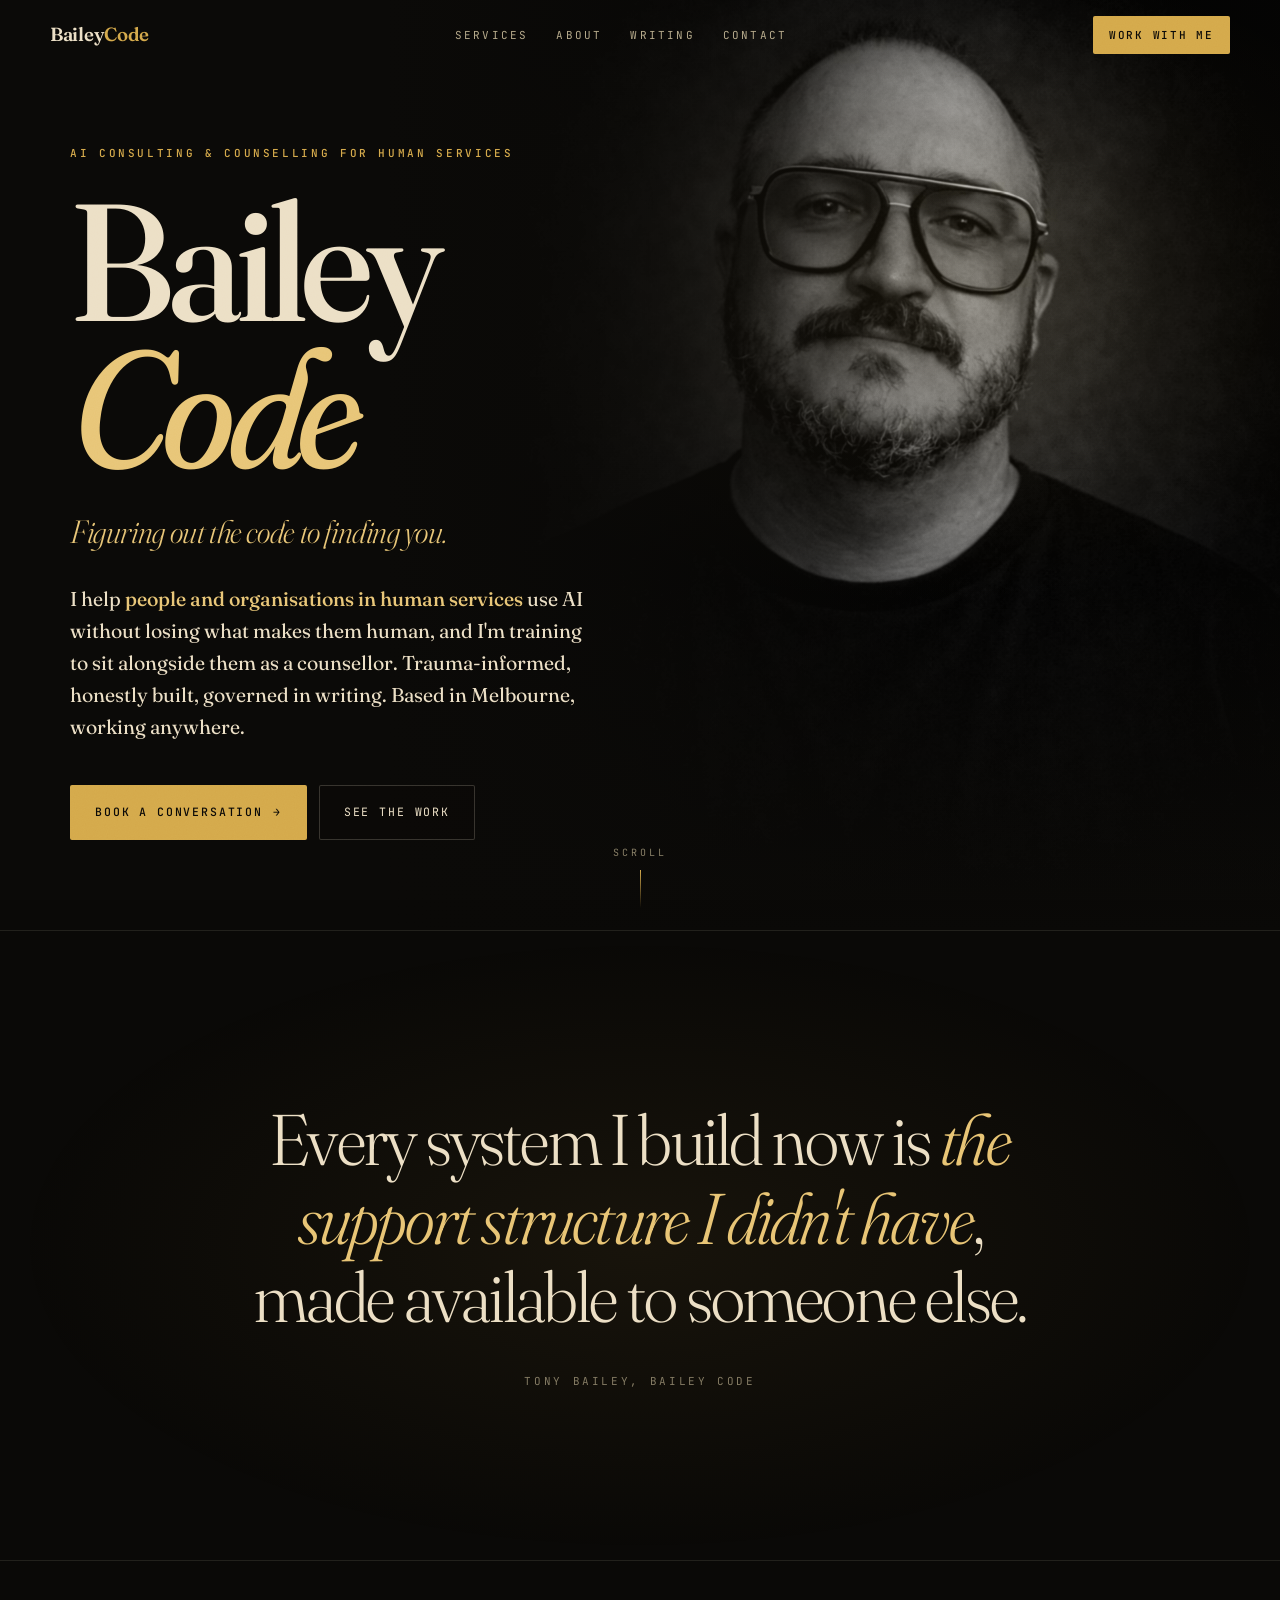
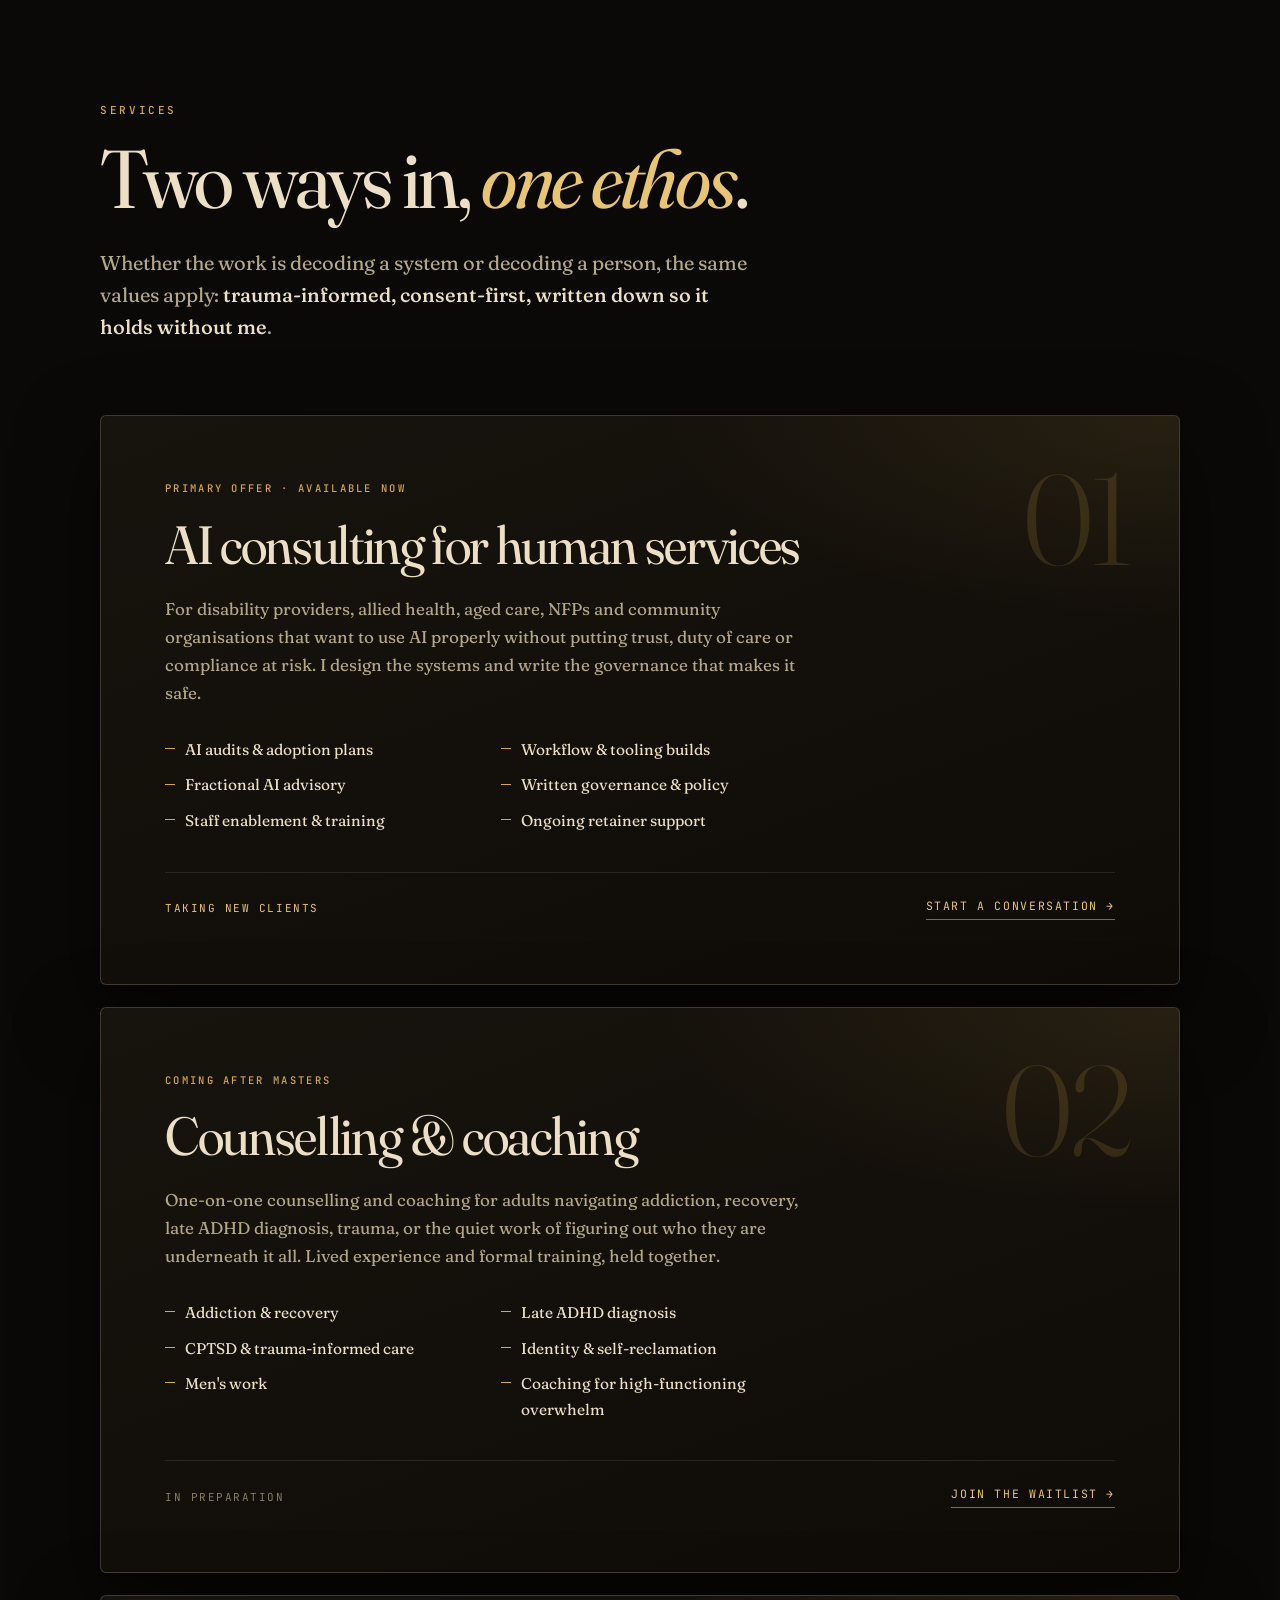
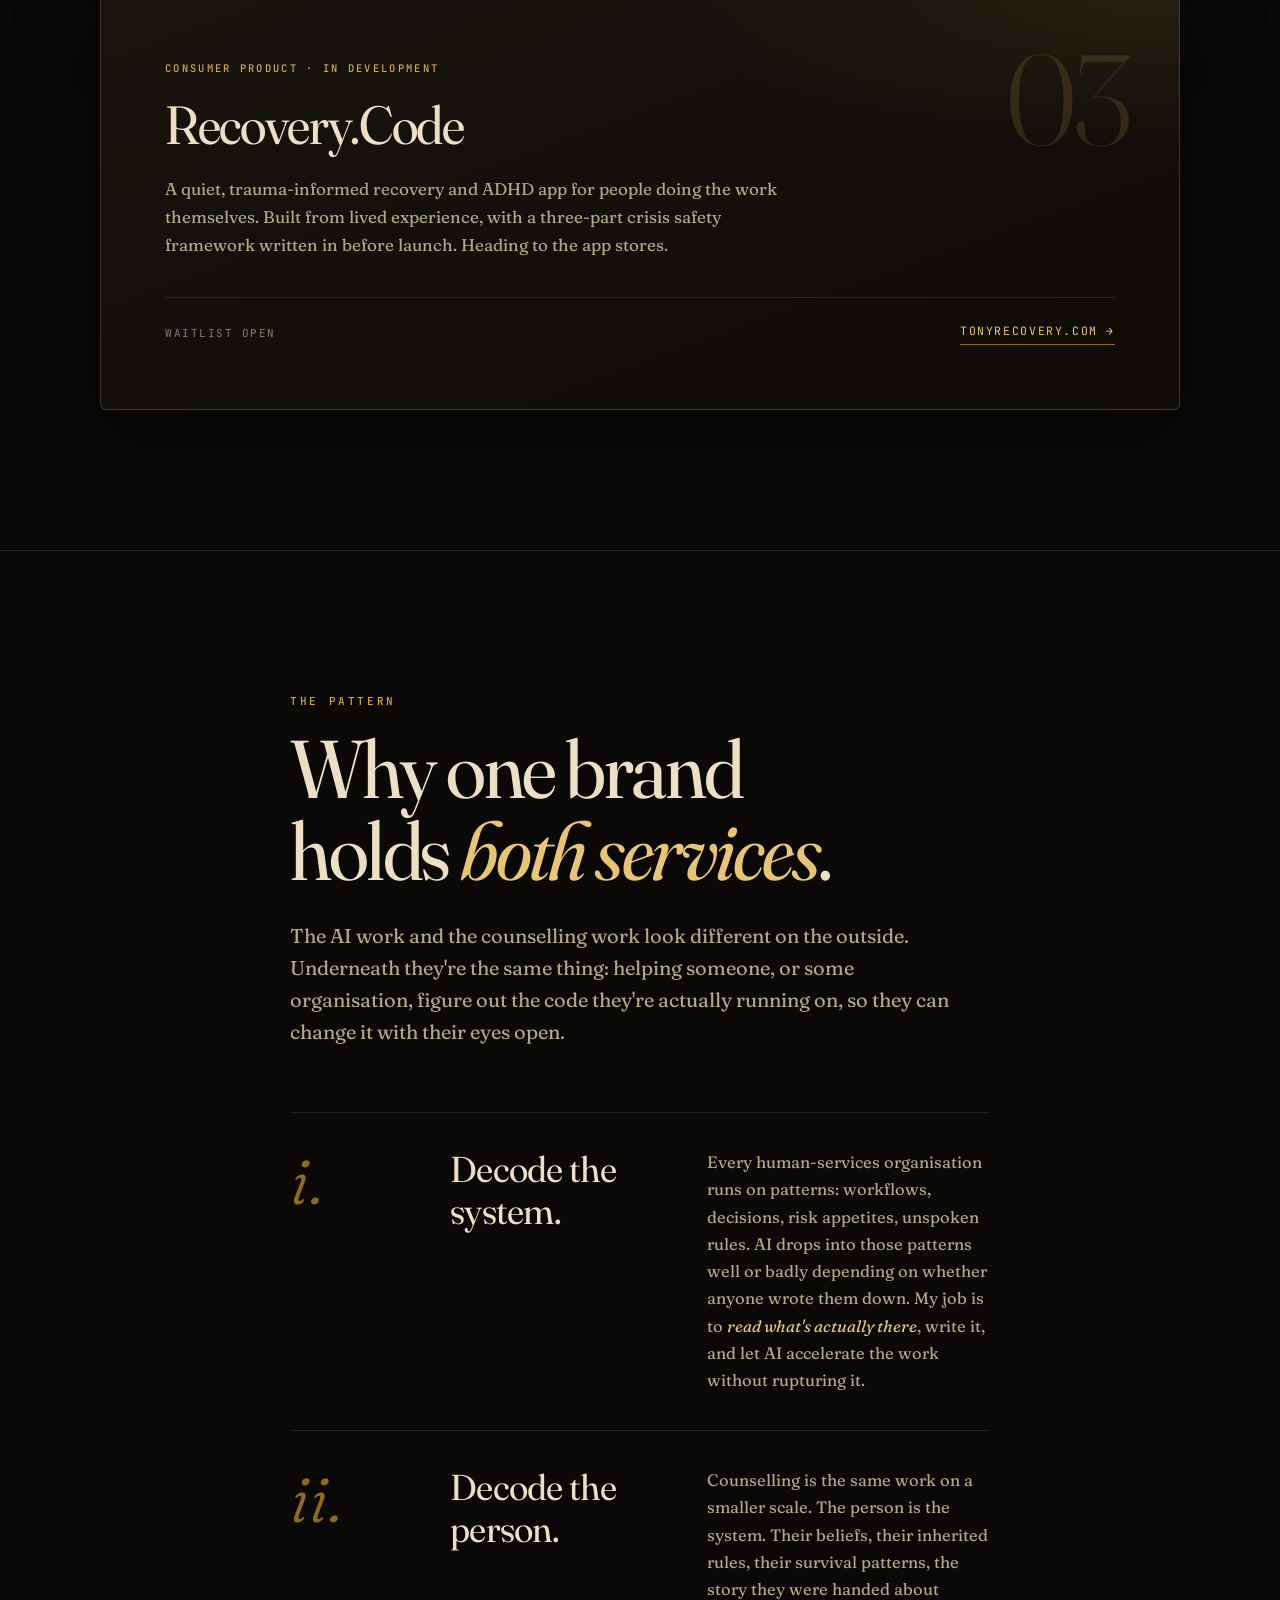
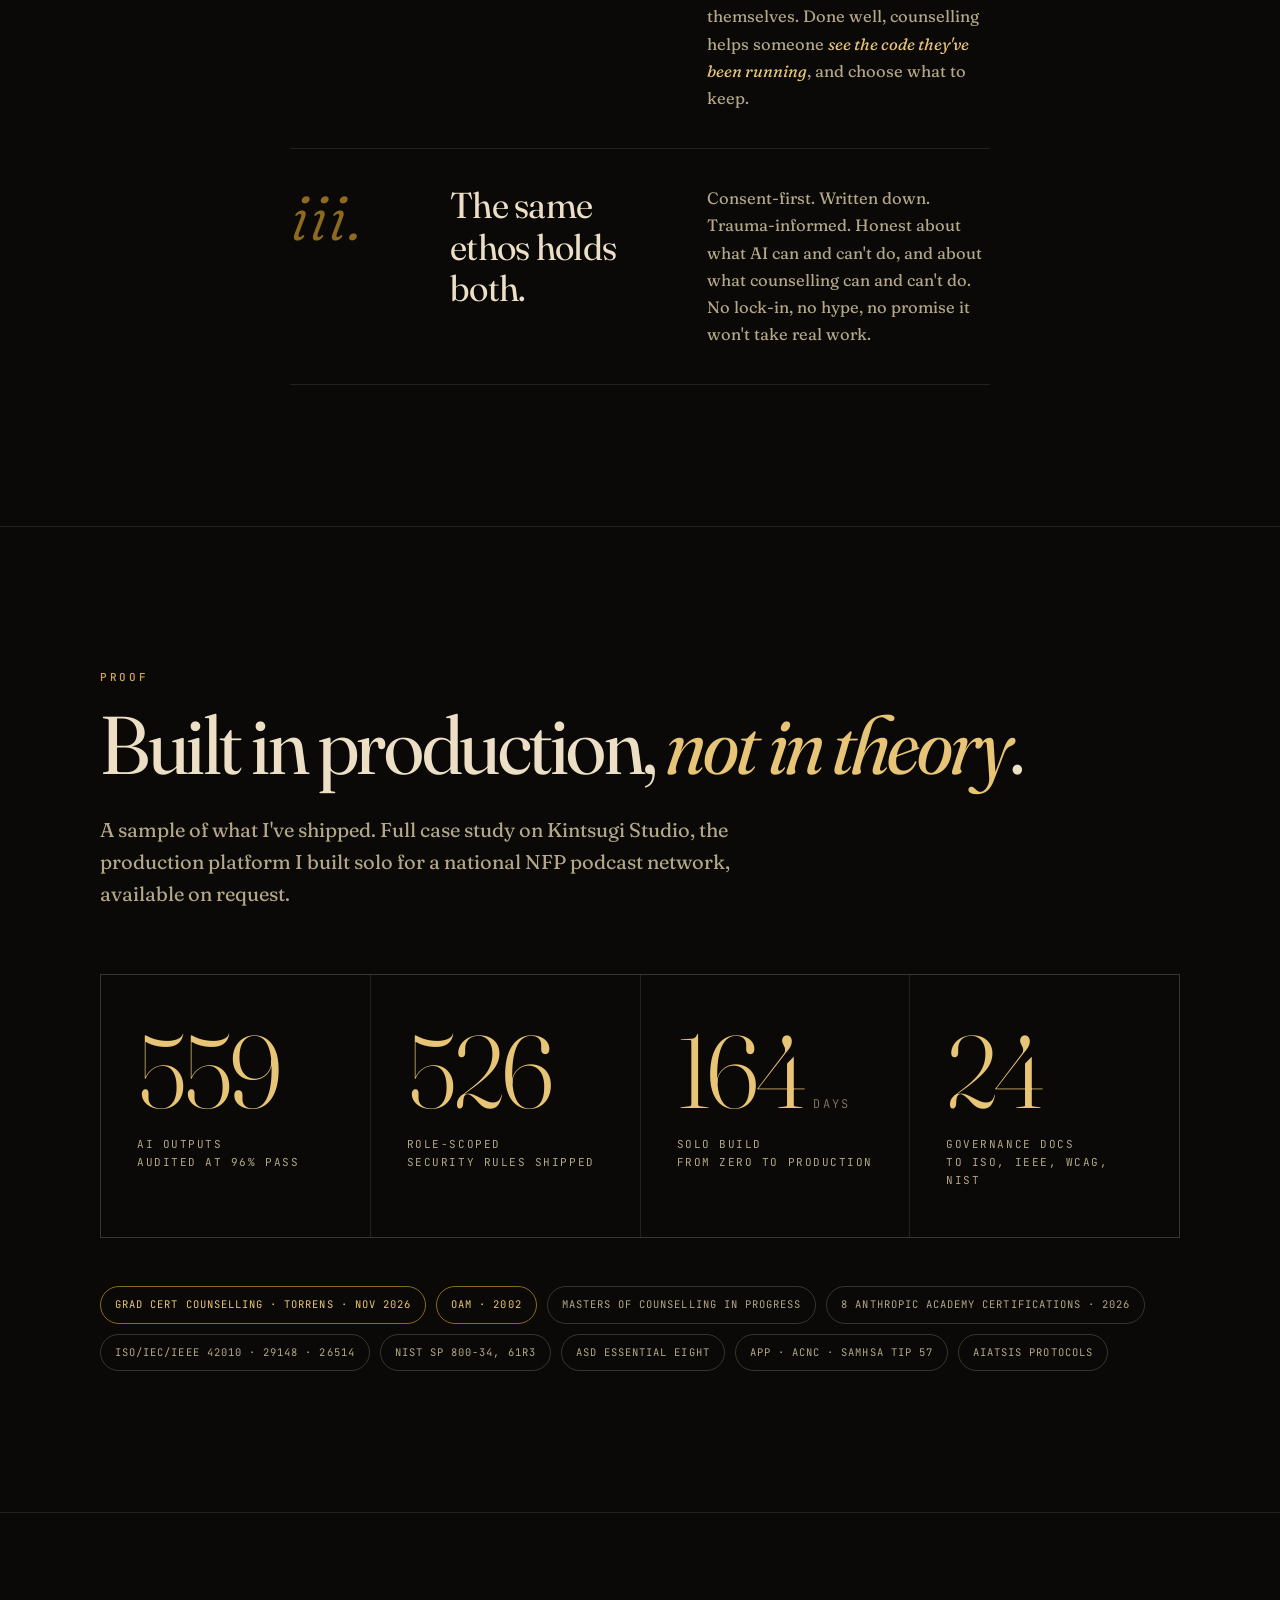
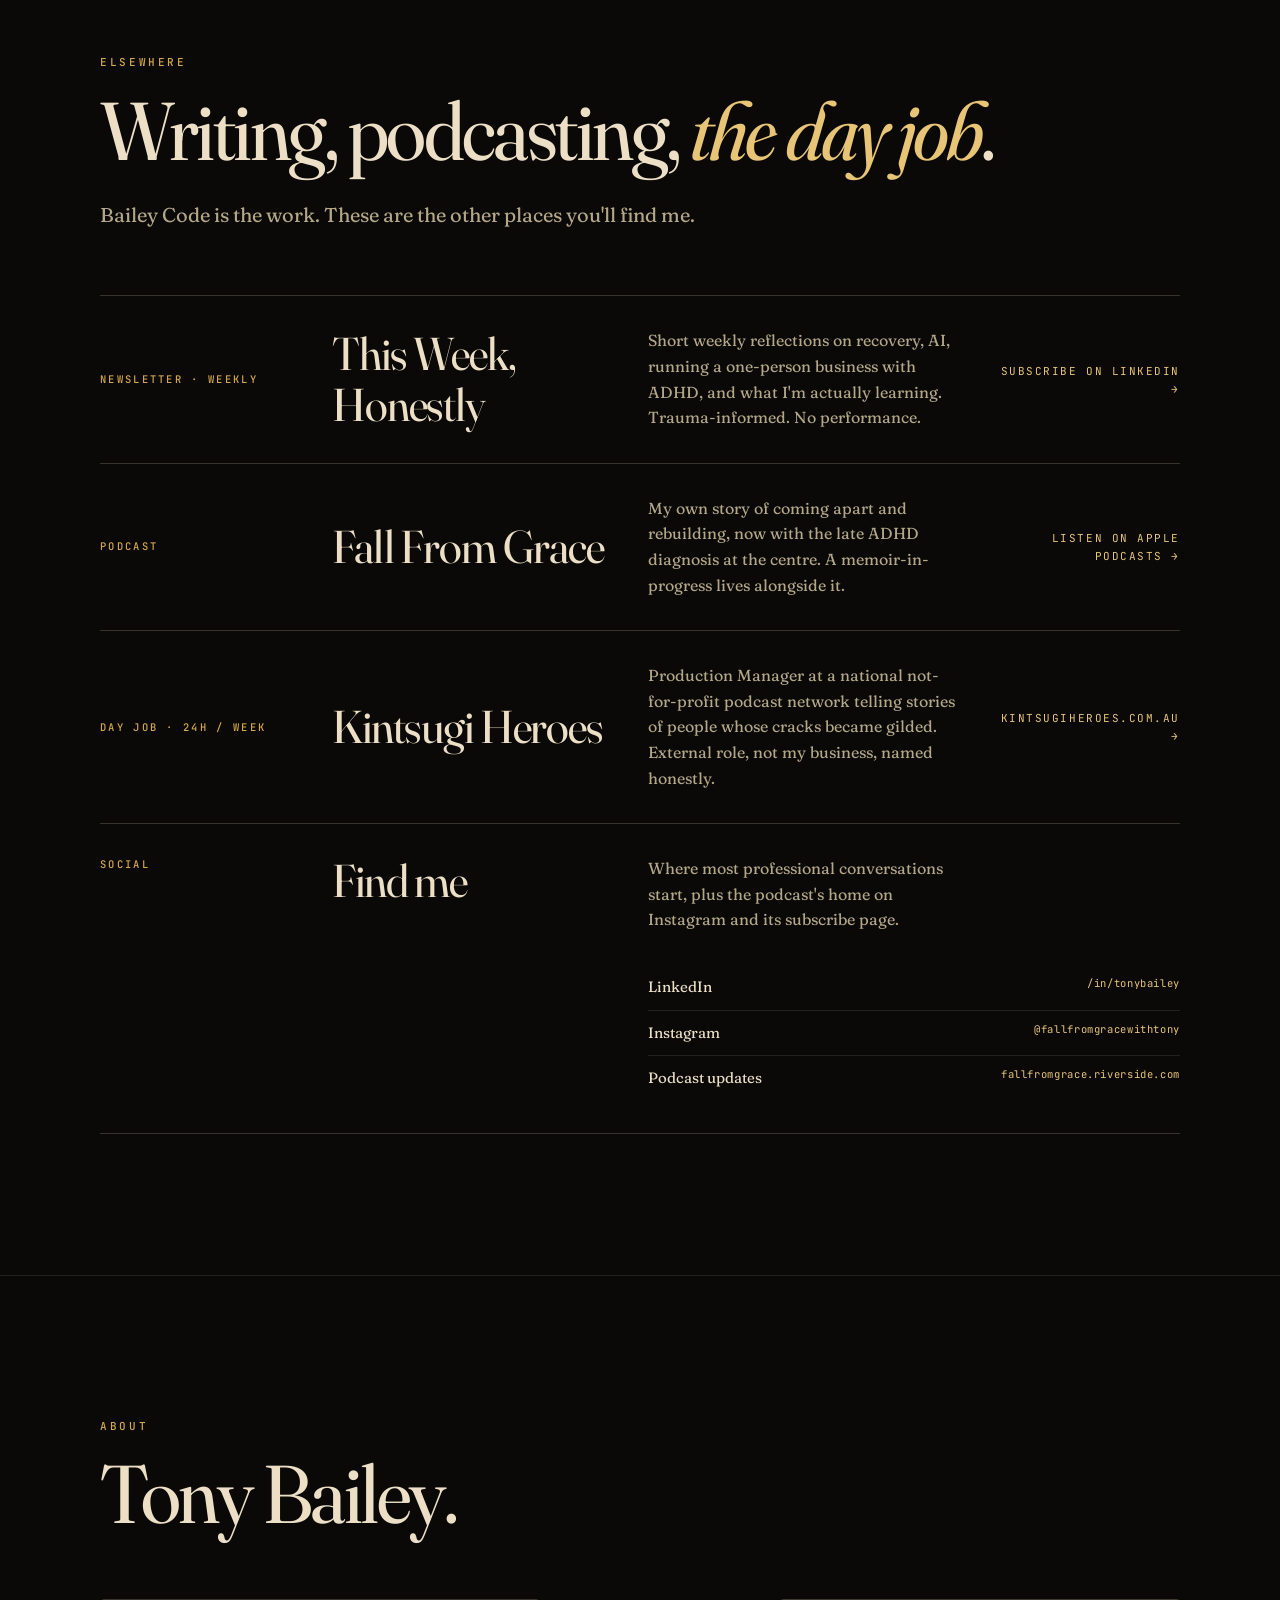
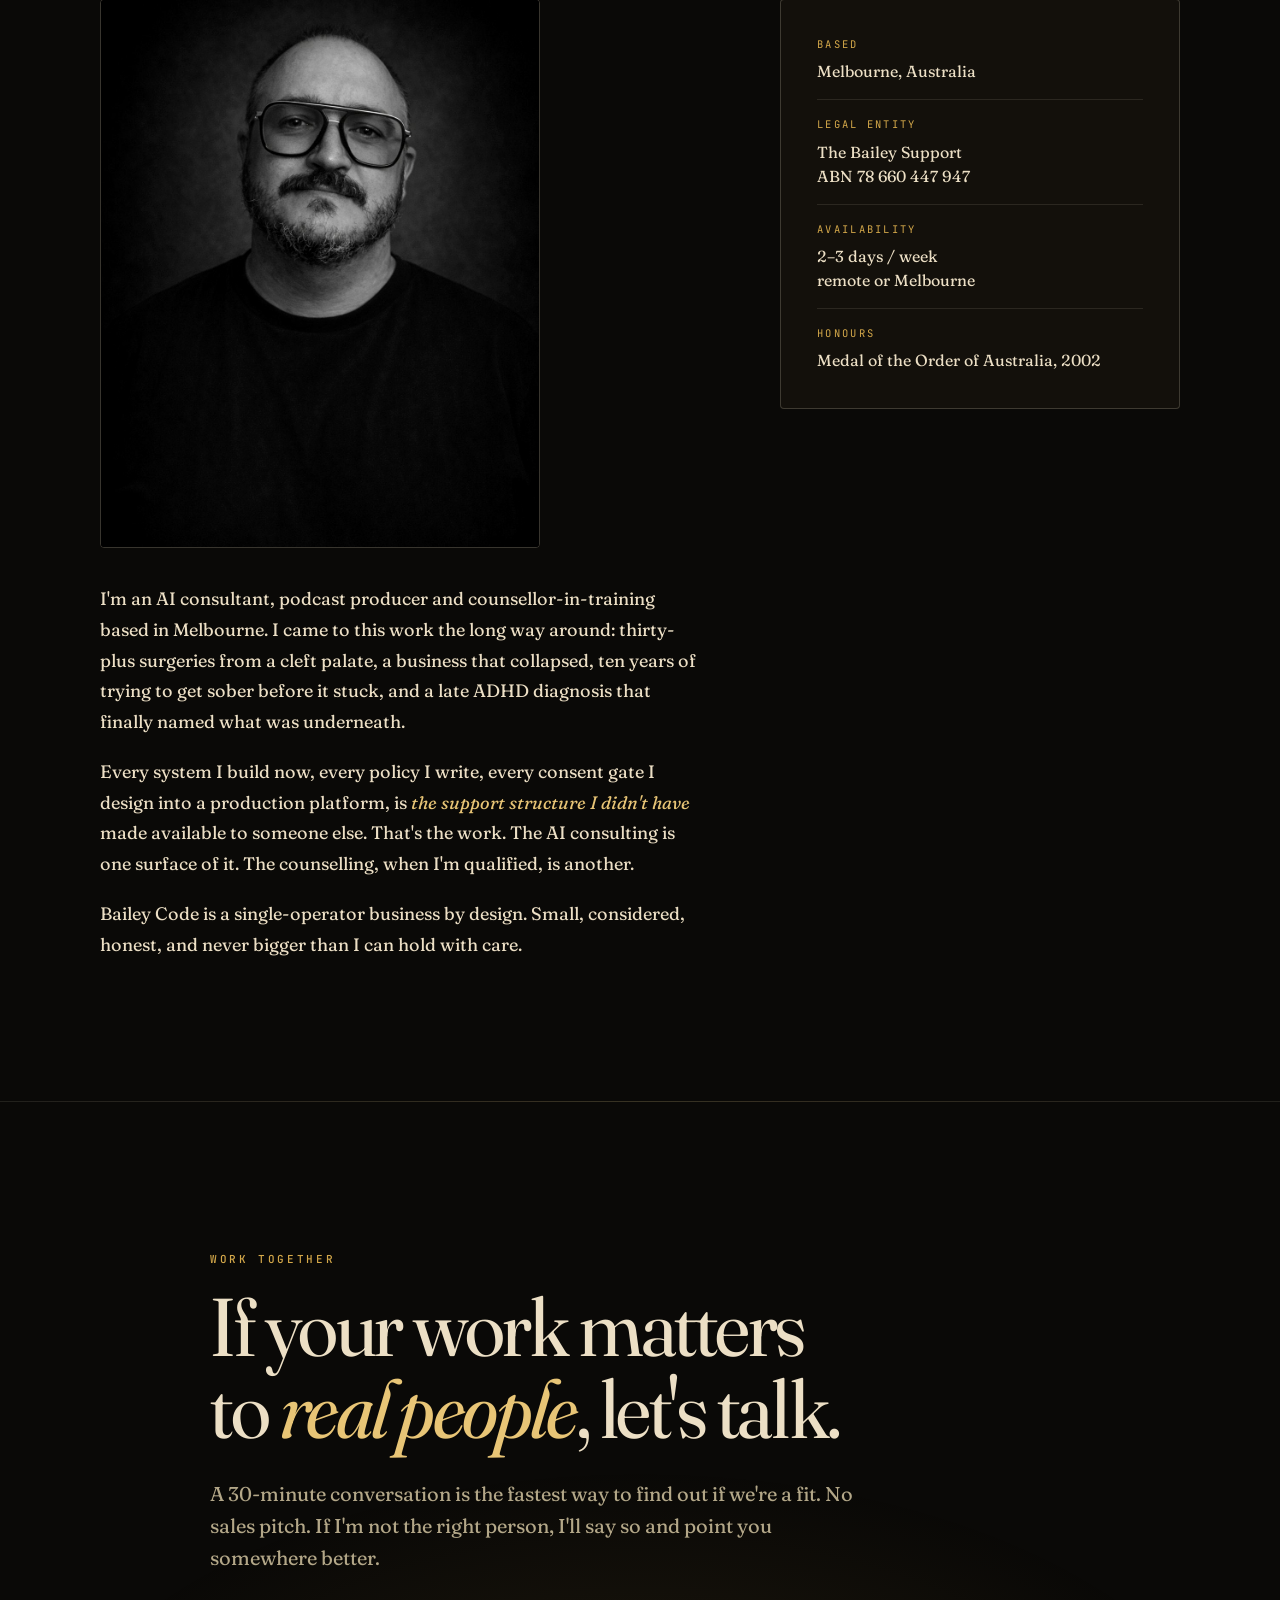
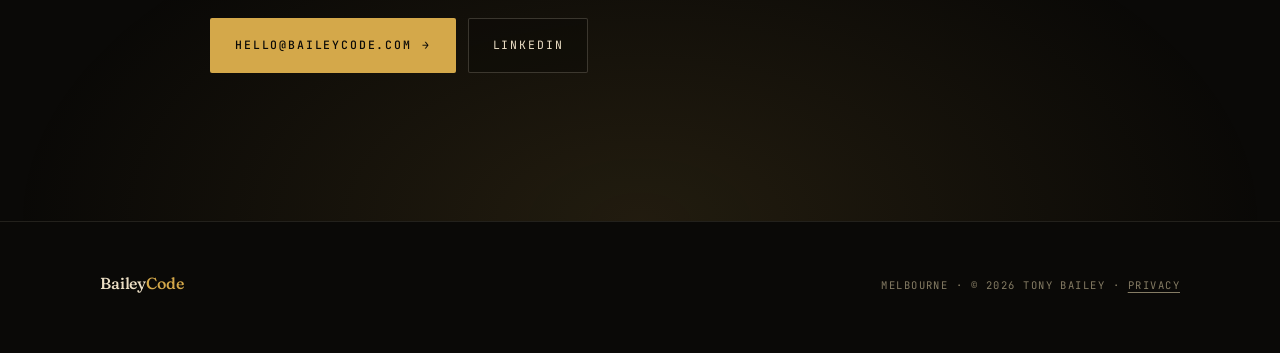
==== index.html @ 4a1d9a9d "Cinematic redesign: full-bleed portrait hero, grain, scroll reveals, stacked service panels, credits" ====
<!doctype html>
<html lang="en-AU">
<head>
<meta charset="utf-8">
<meta name="viewport" content="width=device-width, initial-scale=1, viewport-fit=cover">
<title>Bailey Code</title>
<meta name="description" content="AI consulting and counselling for human services. Trauma-informed, honestly built. Melbourne.">
<link rel="canonical" href="https://baileycode.com/">
<meta property="og:title" content="Bailey Code">
<meta property="og:description" content="Figuring out the code to finding you. AI consulting and counselling for human services.">
<meta property="og:type" content="website">
<meta property="og:url" content="https://baileycode.com/">
<meta name="theme-color" content="#0d0b08">
<link rel="icon" type="image/svg+xml" href="/favicon.svg">
<meta property="og:image" content="https://baileycode.com/og.jpg">
<meta property="og:image:width" content="1200">
<meta property="og:image:height" content="630">
<meta property="og:image:alt" content="Tony Bailey, founder of Bailey Code, with the tagline: figuring out the code to finding you.">
<meta name="twitter:card" content="summary_large_image">
<meta name="twitter:image" content="https://baileycode.com/og.jpg">
<link rel="preconnect" href="https://fonts.googleapis.com">
<link rel="preconnect" href="https://fonts.gstatic.com" crossorigin>
<link rel="stylesheet" href="https://fonts.googleapis.com/css2?family=Fraunces:ital,opsz,wght@0,9..144,300;0,9..144,400;0,9..144,500;0,9..144,600;0,9..144,700;1,9..144,300;1,9..144,400;1,9..144,500&family=JetBrains+Mono:wght@400;500&display=swap">
<script>document.documentElement.classList.add("js")</script>
<link rel="preload" as="image" href="/tony.jpg">
<link rel="stylesheet" href="/styles.css">
</head>
<body>

<nav class="navbar">
  <div class="navbar-inner">
    <a href="#top" class="brand">Bailey<span class="mark">Code</span></a>
    <div class="navlinks">
      <a href="#services">Services</a>
      <a href="#pattern">About</a>
      <a href="#elsewhere">Writing</a>
      <a href="#contact">Contact</a>
    </div>
    <a href="#contact" class="nav-cta">Work with me</a>
  </div>
</nav>

<main id="top">

  <section class="hero" aria-label="Introduction">
    <div class="hero-bg"><img src="/tony.jpg" width="1024" height="1280" alt="Portrait of Tony Bailey, founder of Bailey Code, in black and white" fetchpriority="high"></div>
    <div class="hero-shade"></div>
    <div class="hero-inner">
      <div class="hero-eyebrow">AI consulting &amp; counselling for human services</div>
      <h1 class="hero-logo"><span class="l1">Bailey</span><span class="code">Code</span></h1>
      <p class="hero-tagline">Figuring out the code to finding you.</p>
      <p class="hero-pitch">I help <strong>people and organisations in human services</strong> use AI without losing what makes them human, and I'm training to sit alongside them as a counsellor. Trauma-informed, honestly built, governed in writing. Based in Melbourne, working anywhere.</p>
      <div class="hero-ctas">
        <a href="#contact" class="btn btn-primary">Book a conversation <span class="btn-arrow">&rarr;</span></a>
        <a href="#services" class="btn btn-secondary">See the work</a>
      </div>
    </div>
    <a href="#services" class="scroll-cue" aria-label="Scroll to services"><span>Scroll</span><i></i></a>
  </section>

  <section class="quote" aria-label="What drives the work">
    <blockquote data-reveal>
      <p>Every system I build now is <em>the support structure I didn't have</em>, made available to someone else.</p>
      <footer>Tony Bailey, Bailey Code</footer>
    </blockquote>
  </section>

  <section id="services">
    <div class="col-wide">
      <p data-reveal class="sec-eyebrow">Services</p>
      <h2 data-reveal class="sec-head">Two ways in, <em>one ethos</em>.</h2>
      <p data-reveal class="sec-intro">Whether the work is decoding a system or decoding a person, the same values apply: <strong>trauma-informed, consent-first, written down so it holds without me</strong>.</p>

      <div class="services">

        <article data-reveal class="svc">
          <div class="svc-num">01</div>
          <div class="svc-tag">Primary offer &middot; Available now</div>
          <h3>AI consulting for human services</h3>
          <p class="svc-desc">For disability providers, allied health, aged care, NFPs and community organisations that want to use AI properly without putting trust, duty of care or compliance at risk. I design the systems and write the governance that makes it safe.</p>
          <ul class="svc-list">
            <li>AI audits &amp; adoption plans</li>
            <li>Workflow &amp; tooling builds</li>
            <li>Fractional AI advisory</li>
            <li>Written governance &amp; policy</li>
            <li>Staff enablement &amp; training</li>
            <li>Ongoing retainer support</li>
          </ul>
          <div class="svc-foot">
            <span class="svc-status open">Taking new clients</span>
            <a href="#contact" class="svc-cta">Start a conversation &rarr;</a>
          </div>
        </article>

        <article data-reveal class="svc">
          <div class="svc-num">02</div>
          <div class="svc-tag">Coming after Masters</div>
          <h3>Counselling &amp; coaching</h3>
          <p class="svc-desc">One-on-one counselling and coaching for adults navigating addiction, recovery, late ADHD diagnosis, trauma, or the quiet work of figuring out who they are underneath it all. Lived experience and formal training, held together.</p>
          <ul class="svc-list">
            <li>Addiction &amp; recovery</li>
            <li>Late ADHD diagnosis</li>
            <li>CPTSD &amp; trauma-informed care</li>
            <li>Identity &amp; self-reclamation</li>
            <li>Men's work</li>
            <li>Coaching for high-functioning overwhelm</li>
          </ul>
          <div class="svc-foot">
            <span class="svc-status">In preparation</span>
            <a href="#contact" class="svc-cta">Join the waitlist &rarr;</a>
          </div>
        </article>

        <article data-reveal class="svc">
          <div class="svc-num">03</div>
          <div class="svc-tag">Consumer product &middot; In development</div>
          <h3>Recovery.Code</h3>
          <p class="svc-desc">A quiet, trauma-informed recovery and ADHD app for people doing the work themselves. Built from lived experience, with a three-part crisis safety framework written in before launch. Heading to the app stores.</p>
          <div class="svc-foot">
            <span class="svc-status">Waitlist open</span>
            <a href="https://tonyrecovery.com" class="svc-cta">tonyrecovery.com &rarr;</a>
          </div>
        </article>

      </div>
    </div>
  </section>

  <section id="pattern" class="pattern">
    <div class="col">
      <p data-reveal class="sec-eyebrow">The pattern</p>
      <h2 data-reveal class="sec-head">Why one brand holds <em>both services</em>.</h2>
      <p data-reveal class="sec-intro">The AI work and the counselling work look different on the outside. Underneath they're the same thing: helping someone, or some organisation, figure out the code they're actually running on, so they can change it with their eyes open.</p>

      <div class="pattern-grid">
        <div data-reveal class="pattern-item">
          <div class="pattern-num">i.</div>
          <h4>Decode the system.</h4>
          <p>Every human-services organisation runs on patterns: workflows, decisions, risk appetites, unspoken rules. AI drops into those patterns well or badly depending on whether anyone wrote them down. My job is to <em>read what's actually there</em>, write it, and let AI accelerate the work without rupturing it.</p>
        </div>
        <div data-reveal class="pattern-item">
          <div class="pattern-num">ii.</div>
          <h4>Decode the person.</h4>
          <p>Counselling is the same work on a smaller scale. The person is the system. Their beliefs, their inherited rules, their survival patterns, the story they were handed about themselves. Done well, counselling helps someone <em>see the code they've been running</em>, and choose what to keep.</p>
        </div>
        <div data-reveal class="pattern-item">
          <div class="pattern-num">iii.</div>
          <h4>The same ethos holds both.</h4>
          <p>Consent-first. Written down. Trauma-informed. Honest about what AI can and can't do, and about what counselling can and can't do. No lock-in, no hype, no promise it won't take real work.</p>
        </div>
      </div>
    </div>
  </section>

  <section>
    <div class="col-wide">
      <p data-reveal class="sec-eyebrow">Proof</p>
      <h2 data-reveal class="sec-head">Built in production, <em>not in theory</em>.</h2>
      <p data-reveal class="sec-intro">A sample of what I've shipped. Full case study on Kintsugi Studio, the production platform I built solo for a national NFP podcast network, available on request.</p>

      <div class="proof-grid">
        <div data-reveal class="proof-cell">
          <div class="proof-num">559</div>
          <div class="proof-label">AI outputs<br>audited at 96% pass</div>
        </div>
        <div data-reveal class="proof-cell">
          <div class="proof-num">526</div>
          <div class="proof-label">Role-scoped<br>security rules shipped</div>
        </div>
        <div data-reveal class="proof-cell">
          <div class="proof-num">164<span class="unit">days</span></div>
          <div class="proof-label">Solo build<br>from zero to production</div>
        </div>
        <div data-reveal class="proof-cell">
          <div class="proof-num">24</div>
          <div class="proof-label">Governance docs<br>to ISO, IEEE, WCAG, NIST</div>
        </div>
      </div>

      <div data-reveal class="credentials">
        <span class="g">Grad Cert Counselling &middot; Torrens &middot; Nov 2026</span>
        <span class="g">OAM &middot; 2002</span>
        <span>Masters of Counselling in progress</span>
        <span>8 Anthropic Academy certifications &middot; 2026</span>
        <span>ISO/IEC/IEEE 42010 &middot; 29148 &middot; 26514</span>
        <span>NIST SP 800-34, 61r3</span>
        <span>ASD Essential Eight</span>
        <span>APP &middot; ACNC &middot; SAMHSA TIP 57</span>
        <span>AIATSIS protocols</span>
      </div>
    </div>
  </section>

  <section id="elsewhere">
    <div class="col-wide">
      <p data-reveal class="sec-eyebrow">Elsewhere</p>
      <h2 data-reveal class="sec-head">Writing, podcasting, <em>the day job</em>.</h2>
      <p data-reveal class="sec-intro">Bailey Code is the work. These are the other places you'll find me.</p>

      <div class="elsewhere-grid">

        <a data-reveal class="else-card" href="https://www.linkedin.com/build-relation/newsletter-follow?entityUrn=7419178393633570816" target="_blank" rel="noopener">
          <div class="else-tag">Newsletter &middot; Weekly</div>
          <h4>This Week, Honestly</h4>
          <p>Short weekly reflections on recovery, AI, running a one-person business with ADHD, and what I'm actually learning. Trauma-informed. No performance.</p>
          <span class="arrow">Subscribe on LinkedIn &rarr;</span>
        </a>

        <a data-reveal class="else-card" href="https://podcasts.apple.com/us/podcast/fall-from-grace/id1844600278" target="_blank" rel="noopener">
          <div class="else-tag">Podcast</div>
          <h4>Fall From Grace</h4>
          <p>My own story of coming apart and rebuilding, now with the late ADHD diagnosis at the centre. A memoir-in-progress lives alongside it.</p>
          <span class="arrow">Listen on Apple Podcasts &rarr;</span>
        </a>

        <a data-reveal class="else-card" href="https://kintsugiheroes.com.au" target="_blank" rel="noopener">
          <div class="else-tag">Day job &middot; 24h / week</div>
          <h4>Kintsugi Heroes</h4>
          <p>Production Manager at a national not-for-profit podcast network telling stories of people whose cracks became gilded. External role, not my business, named honestly.</p>
          <span class="arrow">kintsugiheroes.com.au &rarr;</span>
        </a>

        <div data-reveal class="else-card">
          <div class="else-tag">Social</div>
          <h4>Find me</h4>
          <p>Where most professional conversations start, plus the podcast's home on Instagram and its subscribe page.</p>
          <ul class="social-list">
            <li><a href="https://www.linkedin.com/in/tonybailey" target="_blank" rel="noopener">LinkedIn <span>/in/tonybailey</span></a></li>
            <li><a href="https://instagram.com/fallfromgracewithtony" target="_blank" rel="noopener">Instagram <span>@fallfromgracewithtony</span></a></li>
            <li><a href="https://fallfromgrace.riverside.com/" target="_blank" rel="noopener">Podcast updates <span>fallfromgrace.riverside.com</span></a></li>
          </ul>
        </div>

      </div>
    </div>
  </section>

  <section>
    <div class="col-wide">
      <p data-reveal class="sec-eyebrow">About</p>
      <h2 data-reveal class="sec-head">Tony Bailey.</h2>

      <div class="about-grid">
        <div data-reveal class="about-body">
          <img class="about-photo" src="/tony.jpg" width="1024" height="1280" loading="lazy" alt="Tony Bailey looking into the camera, black and white portrait">
          <p>I'm an AI consultant, podcast producer and counsellor-in-training based in Melbourne. I came to this work the long way around: thirty-plus surgeries from a cleft palate, a business that collapsed, ten years of trying to get sober before it stuck, and a late ADHD diagnosis that finally named what was underneath.</p>
          <p>Every system I build now, every policy I write, every consent gate I design into a production platform, is <em>the support structure I didn't have</em> made available to someone else. That's the work. The AI consulting is one surface of it. The counselling, when I'm qualified, is another.</p>
          <p>Bailey Code is a single-operator business by design. Small, considered, honest, and never bigger than I can hold with care.</p>
        </div>

        <div data-reveal class="about-meta">
          <div class="meta-row">
            <span class="meta-lbl">Based</span>
            <span class="meta-val">Melbourne, Australia</span>
          </div>
          <div class="meta-row">
            <span class="meta-lbl">Legal entity</span>
            <span class="meta-val">The Bailey Support<br>ABN 78 660 447 947</span>
          </div>
          <div class="meta-row">
            <span class="meta-lbl">Availability</span>
            <span class="meta-val">2&ndash;3 days / week<br>remote or Melbourne</span>
          </div>
          <div class="meta-row">
            <span class="meta-lbl">Honours</span>
            <span class="meta-val">Medal of the Order of Australia, 2002</span>
          </div>
        </div>
      </div>
    </div>
  </section>

  <section id="contact" class="contact">
    <div class="col">
      <p data-reveal class="sec-eyebrow">Work together</p>
      <h2 data-reveal class="sec-head">If your work matters to <em>real people</em>, let's talk.</h2>
      <p data-reveal class="sec-intro">A 30-minute conversation is the fastest way to find out if we're a fit. No sales pitch. If I'm not the right person, I'll say so and point you somewhere better.</p>

      <div class="contact-ctas">
        <a href="mailto:hello@baileycode.com" class="btn btn-primary">hello@baileycode.com <span class="btn-arrow">&rarr;</span></a>
        <a href="https://www.linkedin.com/in/tonybailey" class="btn btn-secondary">LinkedIn</a>
      </div>
    </div>
  </section>

</main>

<footer>
  <div class="col-wide footer-inner">
    <div class="footer-brand">Bailey<span class="mark">Code</span></div>
    <div class="footer-meta">Melbourne &middot; &copy; 2026 Tony Bailey &middot; <a href="/privacy">Privacy</a></div>
  </div>
</footer>

<script>
(function(){
  var rm=window.matchMedia("(prefers-reduced-motion: reduce)").matches;
  var els=[].slice.call(document.querySelectorAll("[data-reveal]"));
  if(rm||!("IntersectionObserver" in window)){els.forEach(function(e){e.classList.add("in")});}
  else{var io=new IntersectionObserver(function(es){es.forEach(function(x){if(x.isIntersecting){x.target.classList.add("in");io.unobserve(x.target)}})},{threshold:.12,rootMargin:"0px 0px -6% 0px"});els.forEach(function(e,i){e.style.setProperty("--d",(i%4)*70+"ms");io.observe(e)});}
  var nav=document.querySelector(".navbar"),bg=document.querySelector(".hero-bg img"),t=false;
  function f(){t=false;var y=window.scrollY;nav.classList.toggle("scrolled",y>40);if(!rm&&bg&&y<1400){bg.style.transform="translate3d(0,"+(y*0.12)+"px,0) scale("+(1.06+y*0.00004)+")"}}
  window.addEventListener("scroll",function(){if(!t){t=true;requestAnimationFrame(f)}},{passive:true});f();
})();
</script>
</body>
</html>
---- styles.css ----
:root{
  color-scheme:dark;
  --bg:#0a0907;--bg-raised:#13100b;--bg-card:#15120d;
  --ink:#ecdfc5;--ink-soft:#b3a788;--ink-dim:#857c64;
  --rule:rgba(236,223,197,0.11);--rule-strong:rgba(236,223,197,0.2);
  --gold:#d4a84a;--gold-soft:#e8c576;--gold-deep:#8d6a1f;
  --serif:"Fraunces","Georgia","Times New Roman",serif;
  --mono:"JetBrains Mono",ui-monospace,SFMono-Regular,Menlo,monospace;
  --col:min(700px,100%);--col-wide:min(1080px,100%);
  --gx:max(20px,env(safe-area-inset-left,0px));--gxr:max(20px,env(safe-area-inset-right,0px));
}
*{box-sizing:border-box}
html,body{background:var(--bg)}
html{scroll-behavior:smooth}
body{margin:0;color:var(--ink);font-family:var(--serif);font-weight:400;font-variation-settings:"opsz" 14,"SOFT" 60;font-size:17px;line-height:1.65;-webkit-font-smoothing:antialiased;text-rendering:optimizeLegibility;overflow-x:hidden}
/* film grain */
body::after{content:"";position:fixed;inset:0;z-index:50;pointer-events:none;opacity:.07;mix-blend-mode:overlay;background-image:url("data:image/svg+xml;utf8,<svg xmlns='http://www.w3.org/2000/svg' width='220' height='220'><filter id='n'><feTurbulence type='fractalNoise' baseFrequency='.9' numOctaves='2' stitchTiles='stitch'/><feColorMatrix values='0 0 0 0 1  0 0 0 0 1  0 0 0 0 1  0 0 0 .9 0'/></filter><rect width='100%' height='100%' filter='url(%23n)'/></svg>")}
::selection{background:var(--gold);color:var(--bg)}
*:focus-visible{outline:1px solid var(--gold);outline-offset:3px}
a{color:inherit;text-decoration:none}
img{max-width:100%}
main{display:block}
section{padding:clamp(80px,11vw,150px) var(--gxr) clamp(80px,11vw,150px) var(--gx);position:relative}
section + section{border-top:1px solid var(--rule)}
.col{max-width:var(--col);margin:0 auto}
.col-wide{max-width:var(--col-wide);margin:0 auto}

/* reveal */
.js [data-reveal]{opacity:0;transform:translate3d(0,28px,0);transition:opacity .9s cubic-bezier(.2,.7,.2,1) var(--d,0ms),transform .9s cubic-bezier(.2,.7,.2,1) var(--d,0ms)}
.js [data-reveal].in{opacity:1;transform:none}

/* nav */
.navbar{position:fixed;top:0;left:0;right:0;z-index:20;padding:16px var(--gxr) 16px var(--gx);transition:background .3s,border-color .3s,backdrop-filter .3s;border-bottom:1px solid transparent}
.navbar.scrolled{background:rgba(10,9,7,.82);backdrop-filter:blur(14px);-webkit-backdrop-filter:blur(14px);border-bottom-color:var(--rule)}
.navbar-inner{max-width:1180px;margin:0 auto;display:flex;align-items:center;justify-content:space-between;gap:16px}
.brand{display:flex;align-items:baseline;gap:0;font-family:var(--serif);font-weight:600;font-variation-settings:"opsz" 36;font-size:19px;letter-spacing:-0.015em;color:var(--ink)}
.brand .mark{color:var(--gold)}
.navlinks{display:flex;gap:28px}
.navlinks a{font-family:var(--mono);font-size:11px;letter-spacing:.2em;text-transform:uppercase;color:var(--ink-soft);transition:color .2s}
.navlinks a:hover{color:var(--gold-soft)}
.nav-cta{font-family:var(--mono);font-size:11px;letter-spacing:.16em;text-transform:uppercase;padding:10px 16px;background:var(--gold);color:#0a0907;font-weight:500;border-radius:2px;transition:background .2s}
.nav-cta:hover{background:var(--gold-soft)}
@media(max-width:720px){.navlinks{display:none}}

/* hero */
.hero{min-height:100svh;padding:0;display:flex;align-items:flex-end;overflow:hidden;isolation:isolate;border-top:0}
.hero-bg{position:absolute;inset:0;z-index:-2;overflow:hidden}
.hero-bg img{position:absolute;right:0;top:0;height:100%;width:min(62vw,980px);object-fit:cover;object-position:50% 18%;filter:contrast(1.05);transform:scale(1.06);transform-origin:70% 30%;will-change:transform;animation:push 2.4s cubic-bezier(.2,.7,.2,1) both}
@keyframes push{from{opacity:0;transform:scale(1.16)}to{opacity:1;transform:scale(1.06)}}
.hero-shade{position:absolute;inset:0;z-index:-1;background:
  linear-gradient(90deg,var(--bg) 0%,var(--bg) 30%,rgba(10,9,7,.78) 50%,rgba(10,9,7,.1) 78%,rgba(10,9,7,.35) 100%),
  linear-gradient(0deg,var(--bg) 0%,rgba(10,9,7,0) 38%),
  radial-gradient(60% 50% at 72% 30%,rgba(212,168,74,.1),transparent 70%)}
.hero-inner{padding:clamp(120px,16vh,180px) var(--gxr) clamp(72px,10vh,120px) var(--gx);max-width:1180px;margin:0 auto;width:100%}
.hero-inner>*{animation:rise 1.1s cubic-bezier(.2,.7,.2,1) both}
.hero-inner>*:nth-child(1){animation-delay:.25s}.hero-inner>*:nth-child(2){animation-delay:.4s}.hero-inner>*:nth-child(3){animation-delay:.6s}.hero-inner>*:nth-child(4){animation-delay:.75s}.hero-inner>*:nth-child(5){animation-delay:.9s}
@keyframes rise{from{opacity:0;transform:translate3d(0,24px,0)}to{opacity:1;transform:none}}
.hero-eyebrow{font-family:var(--mono);font-size:11px;letter-spacing:.24em;text-transform:uppercase;color:var(--gold);font-weight:500}
.hero-logo{margin:26px 0 0;font-family:var(--serif);font-weight:500;font-variation-settings:"opsz" 144,"SOFT" 30;font-size:clamp(64px,13vw,168px);line-height:.88;letter-spacing:-0.04em;color:var(--ink);display:flex;flex-direction:column}
.hero-logo .code{color:var(--gold-soft);font-weight:400;font-style:italic;font-variation-settings:"opsz" 144,"SOFT" 70}
.hero-tagline{margin:30px 0 0;font-style:italic;font-weight:300;font-variation-settings:"opsz" 96;font-size:clamp(22px,3vw,32px);line-height:1.3;color:var(--gold-soft);letter-spacing:-0.012em;max-width:560px}
.hero-pitch{margin:30px 0 0;font-variation-settings:"opsz" 48;font-size:clamp(17px,1.7vw,20px);line-height:1.6;color:var(--ink);max-width:520px}
.hero-pitch strong{color:var(--gold-soft);font-weight:500}
.hero-ctas{margin-top:42px;display:flex;flex-wrap:wrap;gap:12px}
.scroll-cue{position:absolute;left:50%;bottom:22px;transform:translateX(-50%);display:flex;flex-direction:column;align-items:center;gap:8px;font-family:var(--mono);font-size:10px;letter-spacing:.3em;text-transform:uppercase;color:var(--ink-dim)}
.scroll-cue i{width:1px;height:38px;background:linear-gradient(var(--gold),transparent);animation:cue 2.2s ease-in-out infinite}
@keyframes cue{0%{transform:scaleY(0);transform-origin:top}50%{transform:scaleY(1);transform-origin:top}51%{transform-origin:bottom}100%{transform:scaleY(0);transform-origin:bottom}}
@media(max-width:820px){
  .hero{align-items:flex-end}
  .hero-bg img{width:100%;height:78%;object-position:50% 12%}
  .hero-shade{background:linear-gradient(0deg,var(--bg) 0%,var(--bg) 34%,rgba(10,9,7,.55) 58%,rgba(10,9,7,.15) 100%)}
  .hero-inner{padding-top:min(48vh,360px)}
  .scroll-cue{display:none}
}
.btn{display:inline-flex;align-items:center;gap:10px;font-family:var(--mono);font-size:11.5px;letter-spacing:.16em;text-transform:uppercase;padding:17px 24px;border-radius:2px;border:1px solid transparent;transition:background .2s,border-color .2s,color .2s,transform .2s}
.btn-primary{background:var(--gold);color:#0a0907;font-weight:500}
.btn-primary:hover{background:var(--gold-soft);transform:translateY(-1px)}
.btn-secondary{border-color:var(--rule-strong);color:var(--ink);background:rgba(10,9,7,.4)}
.btn-secondary:hover{border-color:var(--gold);color:var(--gold-soft)}

/* quote */
.quote{min-height:70svh;display:flex;align-items:center;background:radial-gradient(70% 70% at 50% 50%,rgba(212,168,74,.07),transparent 70%)}
.quote blockquote{margin:0 auto;max-width:1000px;text-align:center}
.quote blockquote p{margin:0;font-weight:300;font-variation-settings:"opsz" 144,"SOFT" 40;font-size:clamp(32px,5.6vw,72px);line-height:1.1;letter-spacing:-0.025em;color:var(--ink);text-wrap:balance}
.quote em{color:var(--gold-soft);font-style:italic}
.quote footer{margin-top:36px;font-family:var(--mono);font-size:11px;letter-spacing:.24em;text-transform:uppercase;color:var(--ink-dim);padding:0;border:0;background:none}

/* section heads */
.sec-eyebrow{font-family:var(--mono);font-size:11px;letter-spacing:.24em;text-transform:uppercase;color:var(--gold);font-weight:500;margin:0}
.sec-head{margin:18px 0 0;font-weight:400;font-variation-settings:"opsz" 120,"SOFT" 30;font-size:clamp(40px,6.4vw,88px);line-height:1;letter-spacing:-0.03em;color:var(--ink);text-wrap:balance}
.sec-head em{color:var(--gold-soft);font-style:italic}
.sec-intro{margin:28px 0 0;font-size:clamp(17px,1.6vw,20px);line-height:1.6;color:var(--ink-soft);max-width:660px}
.sec-intro strong{color:var(--ink);font-weight:500}

/* services: stacked panels */
.services{margin-top:72px;display:grid;gap:22px}
.svc{position:relative;padding:clamp(32px,5vw,64px);background:linear-gradient(160deg,#17130d,#0f0c08);border:1px solid var(--rule-strong);border-radius:6px;overflow:hidden;box-shadow:0 30px 80px rgba(0,0,0,.55)}
.svc::before{content:"";position:absolute;inset:0;background:radial-gradient(80% 60% at 100% 0%,rgba(212,168,74,.1),transparent 60%);pointer-events:none}
.svc-num{position:absolute;top:clamp(20px,3vw,40px);right:clamp(22px,4vw,56px);font-weight:300;font-variation-settings:"opsz" 144;font-size:clamp(64px,10vw,140px);line-height:1;color:rgba(212,168,74,.16);letter-spacing:-0.04em}
.svc-tag{font-family:var(--mono);font-size:10.5px;letter-spacing:.22em;text-transform:uppercase;color:var(--gold);font-weight:500}
.svc h3{margin:18px 0 0;max-width:80%;font-weight:400;font-variation-settings:"opsz" 96,"SOFT" 30;font-size:clamp(30px,4.2vw,54px);line-height:1.06;letter-spacing:-0.025em;color:var(--ink)}
.svc-desc{margin:22px 0 0;max-width:640px;font-size:17px;line-height:1.65;color:var(--ink-soft)}
.svc-list{margin:30px 0 0;padding:0;list-style:none;display:grid;grid-template-columns:1fr 1fr;gap:10px 32px;max-width:640px}
.svc-list li{position:relative;padding-left:20px;font-size:15.5px;color:var(--ink)}
.svc-list li::before{content:"";position:absolute;left:0;top:.72em;width:10px;height:1px;background:var(--gold)}
.svc-foot{margin-top:38px;padding-top:24px;border-top:1px solid var(--rule);display:flex;flex-wrap:wrap;gap:14px 28px;align-items:center;justify-content:space-between}
.svc-status{font-family:var(--mono);font-size:11px;letter-spacing:.14em;text-transform:uppercase;color:var(--ink-dim)}
.svc-status.open{color:var(--gold-soft)}
.svc-cta{font-family:var(--mono);font-size:11.5px;letter-spacing:.14em;text-transform:uppercase;color:var(--gold-soft);border-bottom:1px solid var(--gold-deep);padding-bottom:3px;transition:border-color .2s,color .2s}
.svc-cta:hover{color:var(--ink);border-color:var(--gold)}
@media(min-width:960px){
  .svc{position:sticky}
  .svc:nth-child(1){top:92px}.svc:nth-child(2){top:116px}.svc:nth-child(3){top:140px}
}
@media(max-width:560px){.svc-list{grid-template-columns:1fr}.svc h3{max-width:70%}}

/* pattern */
.pattern-grid{margin-top:64px;display:grid;gap:0;border-top:1px solid var(--rule)}
.pattern-item{padding:36px 0;border-bottom:1px solid var(--rule);display:grid;grid-template-columns:1fr;gap:14px}
.pattern-num{font-weight:300;font-style:italic;font-size:clamp(38px,5vw,64px);line-height:1;color:var(--gold-deep)}
.pattern-item h4{margin:0;font-weight:400;font-variation-settings:"opsz" 72;font-size:clamp(24px,3vw,36px);line-height:1.15;letter-spacing:-0.02em;color:var(--ink)}
.pattern-item p{margin:0;color:var(--ink-soft);font-size:16.5px;line-height:1.65;max-width:620px}
.pattern-item p em{color:var(--gold-soft)}
@media(min-width:820px){.pattern-item{grid-template-columns:120px 1fr 1.3fr;gap:40px;align-items:start}}

/* proof */
.proof-grid{margin-top:64px;display:grid;grid-template-columns:1fr 1fr;gap:1px;background:var(--rule);border:1px solid var(--rule)}
.proof-cell{padding:clamp(26px,4vw,48px) clamp(20px,3vw,36px);background:var(--bg)}
.proof-num{font-weight:300;font-variation-settings:"opsz" 144;font-size:clamp(52px,8vw,112px);line-height:.95;letter-spacing:-0.04em;color:var(--gold-soft)}
.proof-num .unit{font-family:var(--mono);font-size:12px;letter-spacing:.2em;text-transform:uppercase;color:var(--ink-dim);margin-left:8px}
.proof-label{margin-top:16px;font-family:var(--mono);font-size:11px;letter-spacing:.14em;text-transform:uppercase;color:var(--ink-soft);line-height:1.6}
@media(min-width:860px){.proof-grid{grid-template-columns:repeat(4,1fr)}}
.credentials{margin-top:48px;display:flex;flex-wrap:wrap;gap:10px}
.credentials span{font-family:var(--mono);font-size:10.5px;letter-spacing:.1em;text-transform:uppercase;padding:9px 14px;border:1px solid var(--rule-strong);border-radius:999px;color:var(--ink-soft)}
.credentials .g{border-color:var(--gold-deep);color:var(--gold-soft)}

/* elsewhere: credits-style rows */
.elsewhere-grid{margin-top:64px;display:grid;grid-template-columns:1fr;border-top:1px solid var(--rule-strong)}
.else-card{display:grid;grid-template-columns:1fr;gap:10px;padding:32px 0;border-bottom:1px solid var(--rule-strong);position:relative;transition:padding .35s cubic-bezier(.2,.7,.2,1)}
a.else-card::before{content:"";position:absolute;left:0;top:0;bottom:0;width:0;background:linear-gradient(90deg,rgba(212,168,74,.1),transparent);transition:width .35s}
a.else-card:hover::before{width:100%}
a.else-card:hover{padding-left:18px}
.else-tag{font-family:var(--mono);font-size:10.5px;letter-spacing:.22em;text-transform:uppercase;color:var(--gold);font-weight:500}
.else-card h4{margin:0;font-weight:400;font-variation-settings:"opsz" 96;font-size:clamp(28px,3.6vw,46px);line-height:1.1;letter-spacing:-0.025em;color:var(--ink)}
.else-card p{margin:0;font-size:16px;line-height:1.6;color:var(--ink-soft);max-width:560px}
.else-card .arrow{font-family:var(--mono);font-size:11px;letter-spacing:.14em;text-transform:uppercase;color:var(--gold-soft)}
@media(min-width:900px){.else-card{grid-template-columns:200px 1.1fr 1.2fr 190px;gap:32px;align-items:center}.else-card .arrow{text-align:right}}
.social-list{list-style:none;margin:0;padding:0;display:grid;gap:0}
.social-list a{display:flex;flex-wrap:wrap;justify-content:space-between;gap:4px 12px;padding:10px 0;border-bottom:1px solid var(--rule);font-size:15px;color:var(--ink);transition:color .2s}
.social-list li:last-child a{border-bottom:0}
.social-list a:hover{color:var(--gold-soft)}
.social-list span{font-family:var(--mono);font-size:10.5px;letter-spacing:.06em;color:var(--gold-soft)}
.else-card:has(.social-list){align-items:start}
@media(min-width:900px){.else-card:has(.social-list) .social-list{grid-column:3 / 5}}

/* about */
.about-grid{margin-top:64px;display:grid;grid-template-columns:1fr;gap:48px}
.about-photo{display:block;width:100%;max-width:440px;height:auto;margin:0 0 36px;border:1px solid var(--rule-strong);border-radius:4px;filter:contrast(1.04)}
.about-body p{margin:0 0 1.1em;font-size:18px;line-height:1.7;color:var(--ink)}
.about-body p:last-child{margin-bottom:0}
.about-body p em{color:var(--gold-soft)}
.about-meta{padding:clamp(24px,3vw,36px);background:var(--bg-raised);border:1px solid var(--rule-strong);border-radius:4px;align-self:start}
.meta-row{padding:16px 0;border-bottom:1px solid var(--rule);display:grid;gap:6px}
.meta-row:first-child{padding-top:0}.meta-row:last-child{border-bottom:0;padding-bottom:0}
.meta-lbl{font-family:var(--mono);font-size:10.5px;letter-spacing:.22em;text-transform:uppercase;color:var(--gold)}
.meta-val{font-size:16px;line-height:1.5;color:var(--ink)}
@media(min-width:900px){.about-grid{grid-template-columns:1.5fr 1fr;gap:80px}.about-meta{position:sticky;top:110px}}

/* contact */
.contact{min-height:80svh;display:flex;align-items:center;background:radial-gradient(70% 70% at 50% 100%,rgba(212,168,74,.12),transparent 70%)}
.contact .col{max-width:860px}
.contact-ctas{margin-top:44px;display:flex;flex-wrap:wrap;gap:12px}

footer{padding:48px var(--gxr) 56px var(--gx);border-top:1px solid var(--rule);background:var(--bg)}
.footer-inner{max-width:1080px;margin:0 auto;display:flex;flex-wrap:wrap;gap:24px;align-items:baseline;justify-content:space-between}
.footer-brand{font-weight:500;font-size:16px;color:var(--ink);letter-spacing:-0.01em}
.footer-brand .mark{color:var(--gold)}
.footer-meta{font-family:var(--mono);font-size:10.5px;letter-spacing:.14em;text-transform:uppercase;color:var(--ink-dim)}
.footer-meta a{text-decoration:underline;text-underline-offset:3px}

/* privacy page support */
.privacy-wrap{max-width:var(--col);margin:0 auto;padding:140px var(--gxr) 80px var(--gx)}

@media(prefers-reduced-motion:reduce){
  *{transition:none!important;animation:none!important;scroll-behavior:auto!important}
  .js [data-reveal]{opacity:1;transform:none}
  .hero-bg img{transform:none}
}
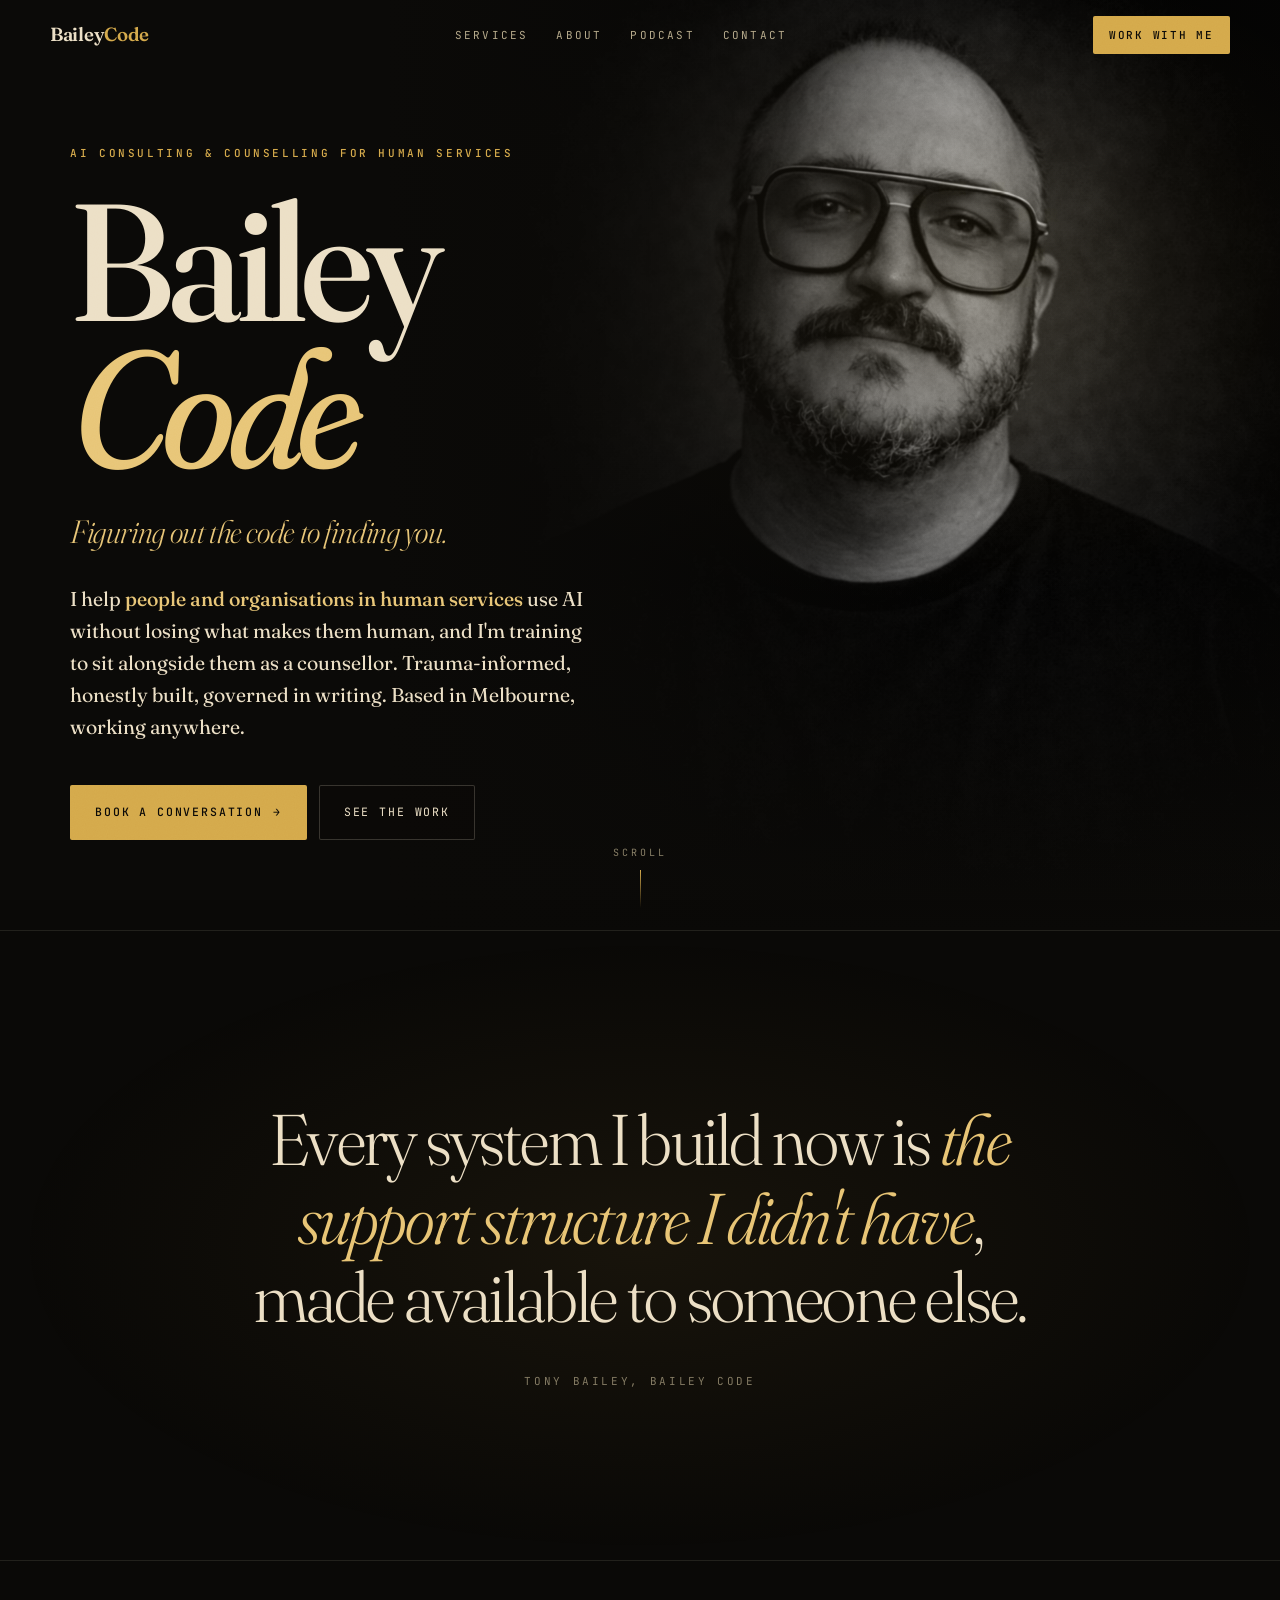
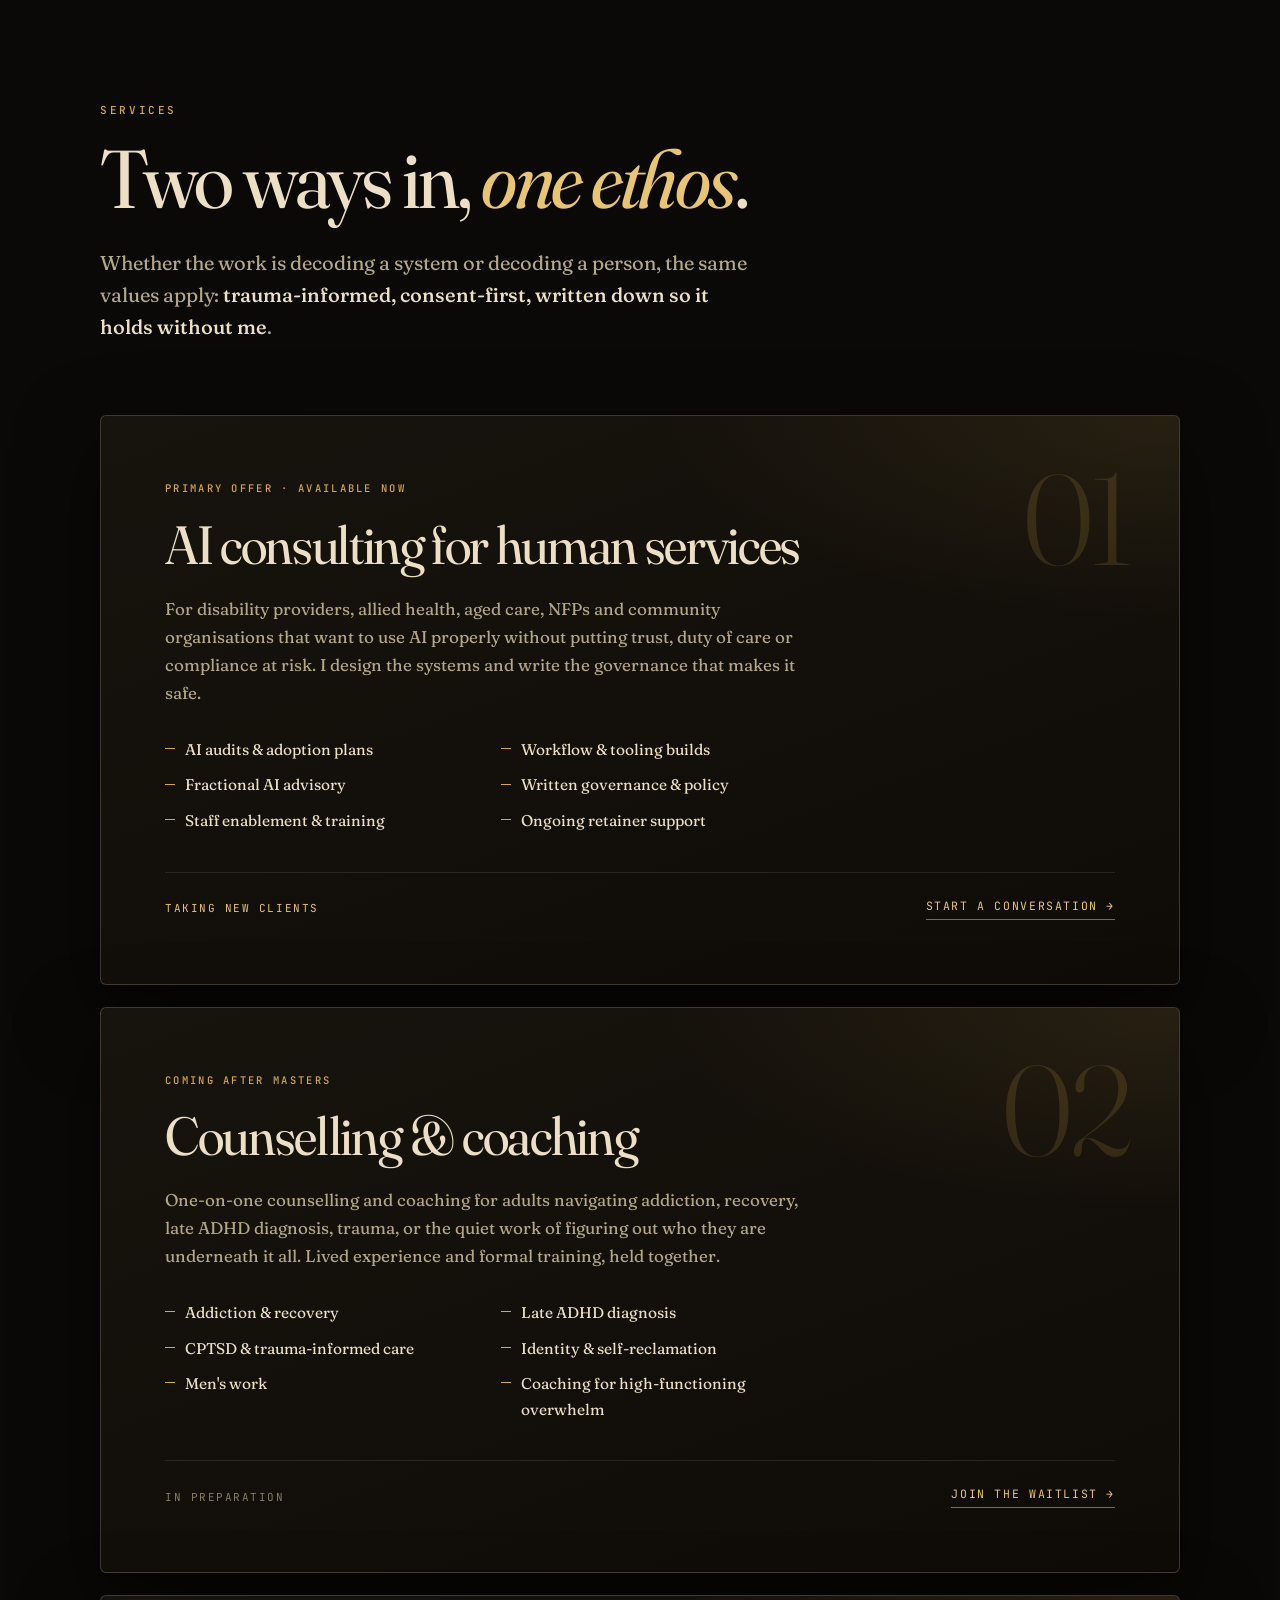
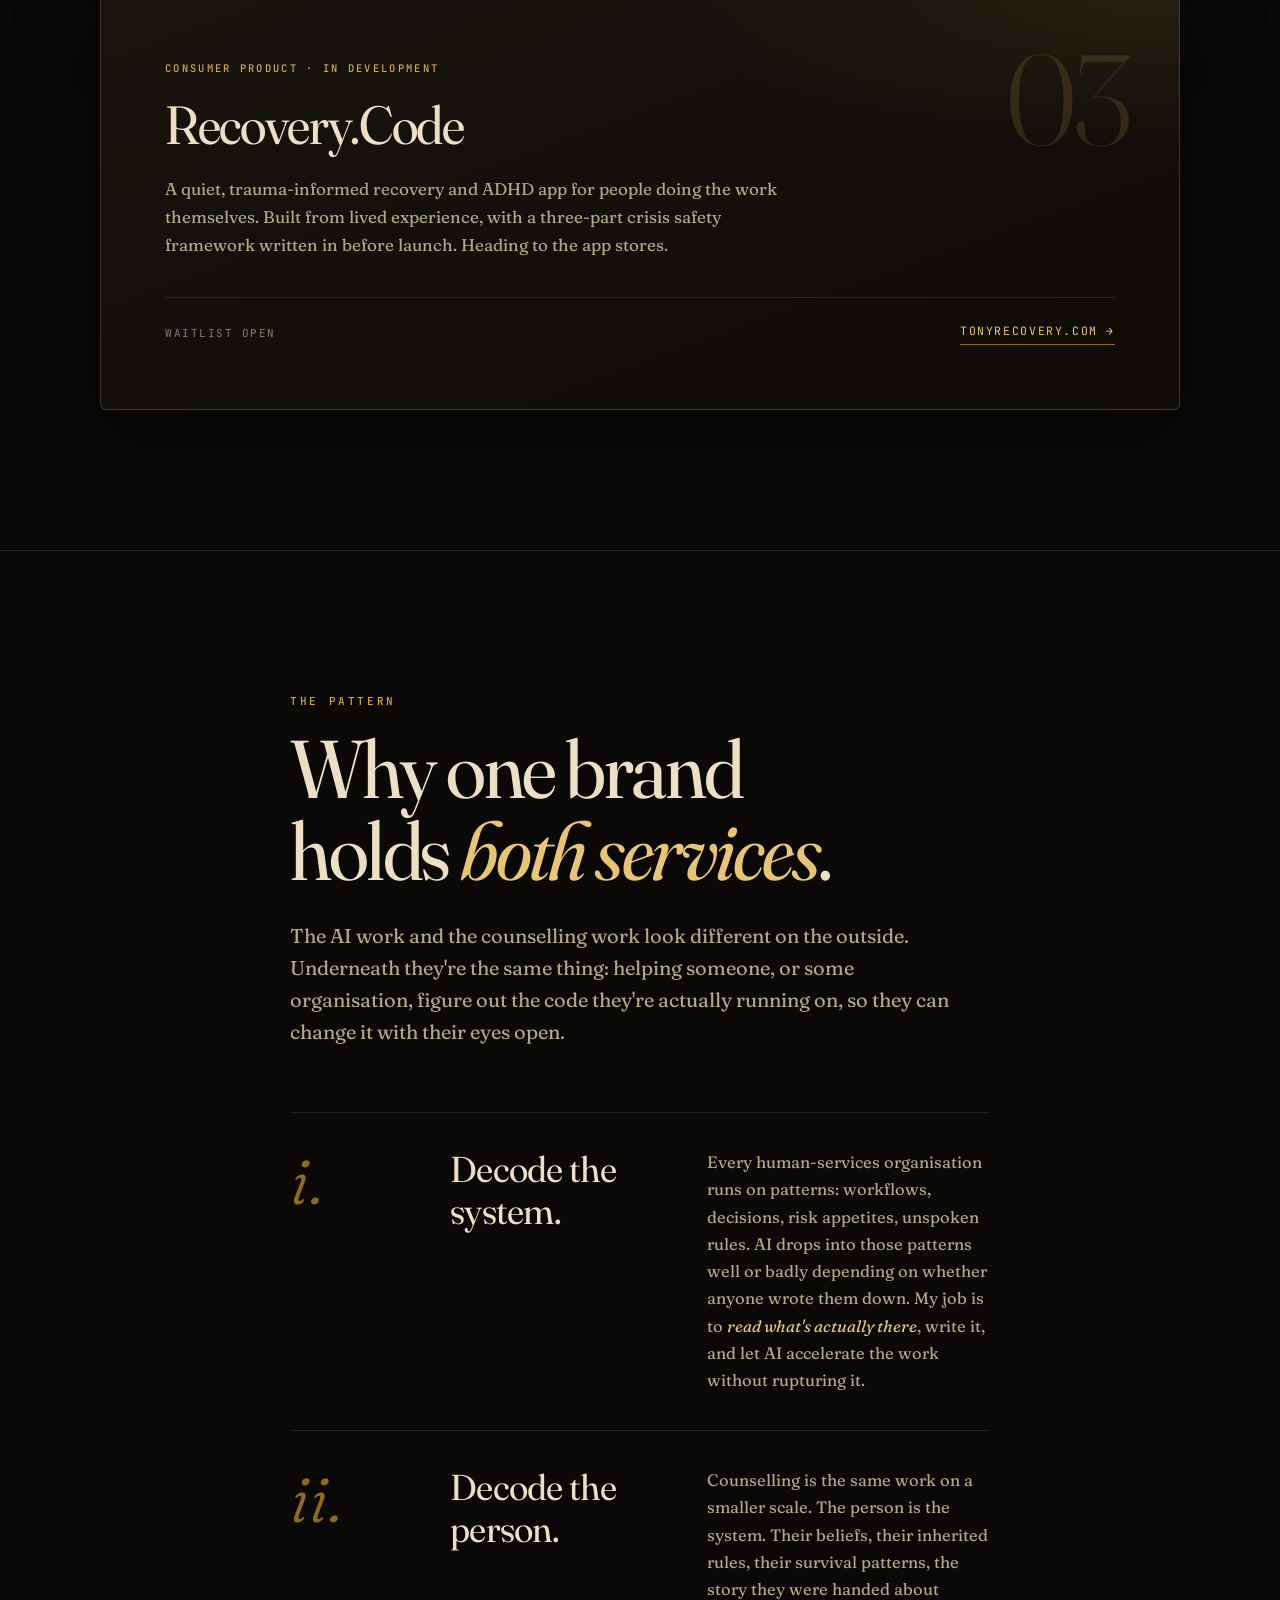
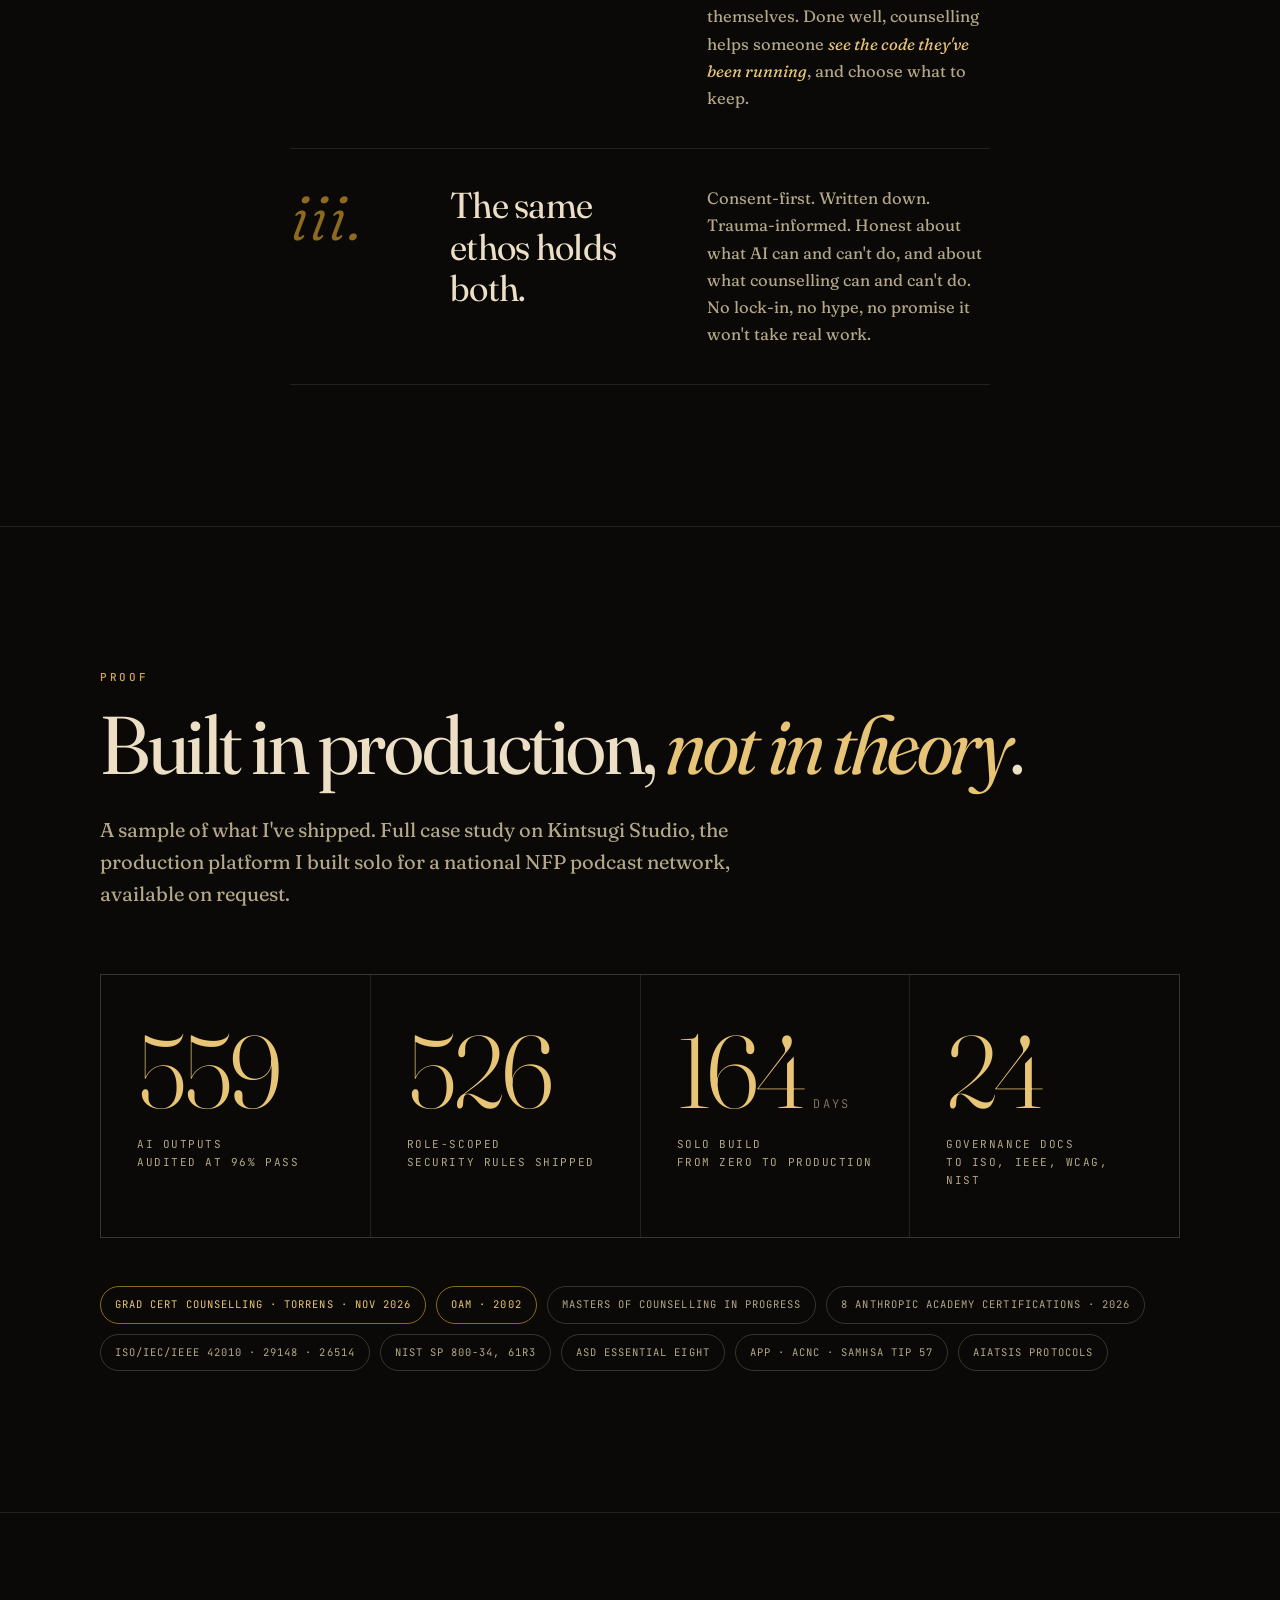
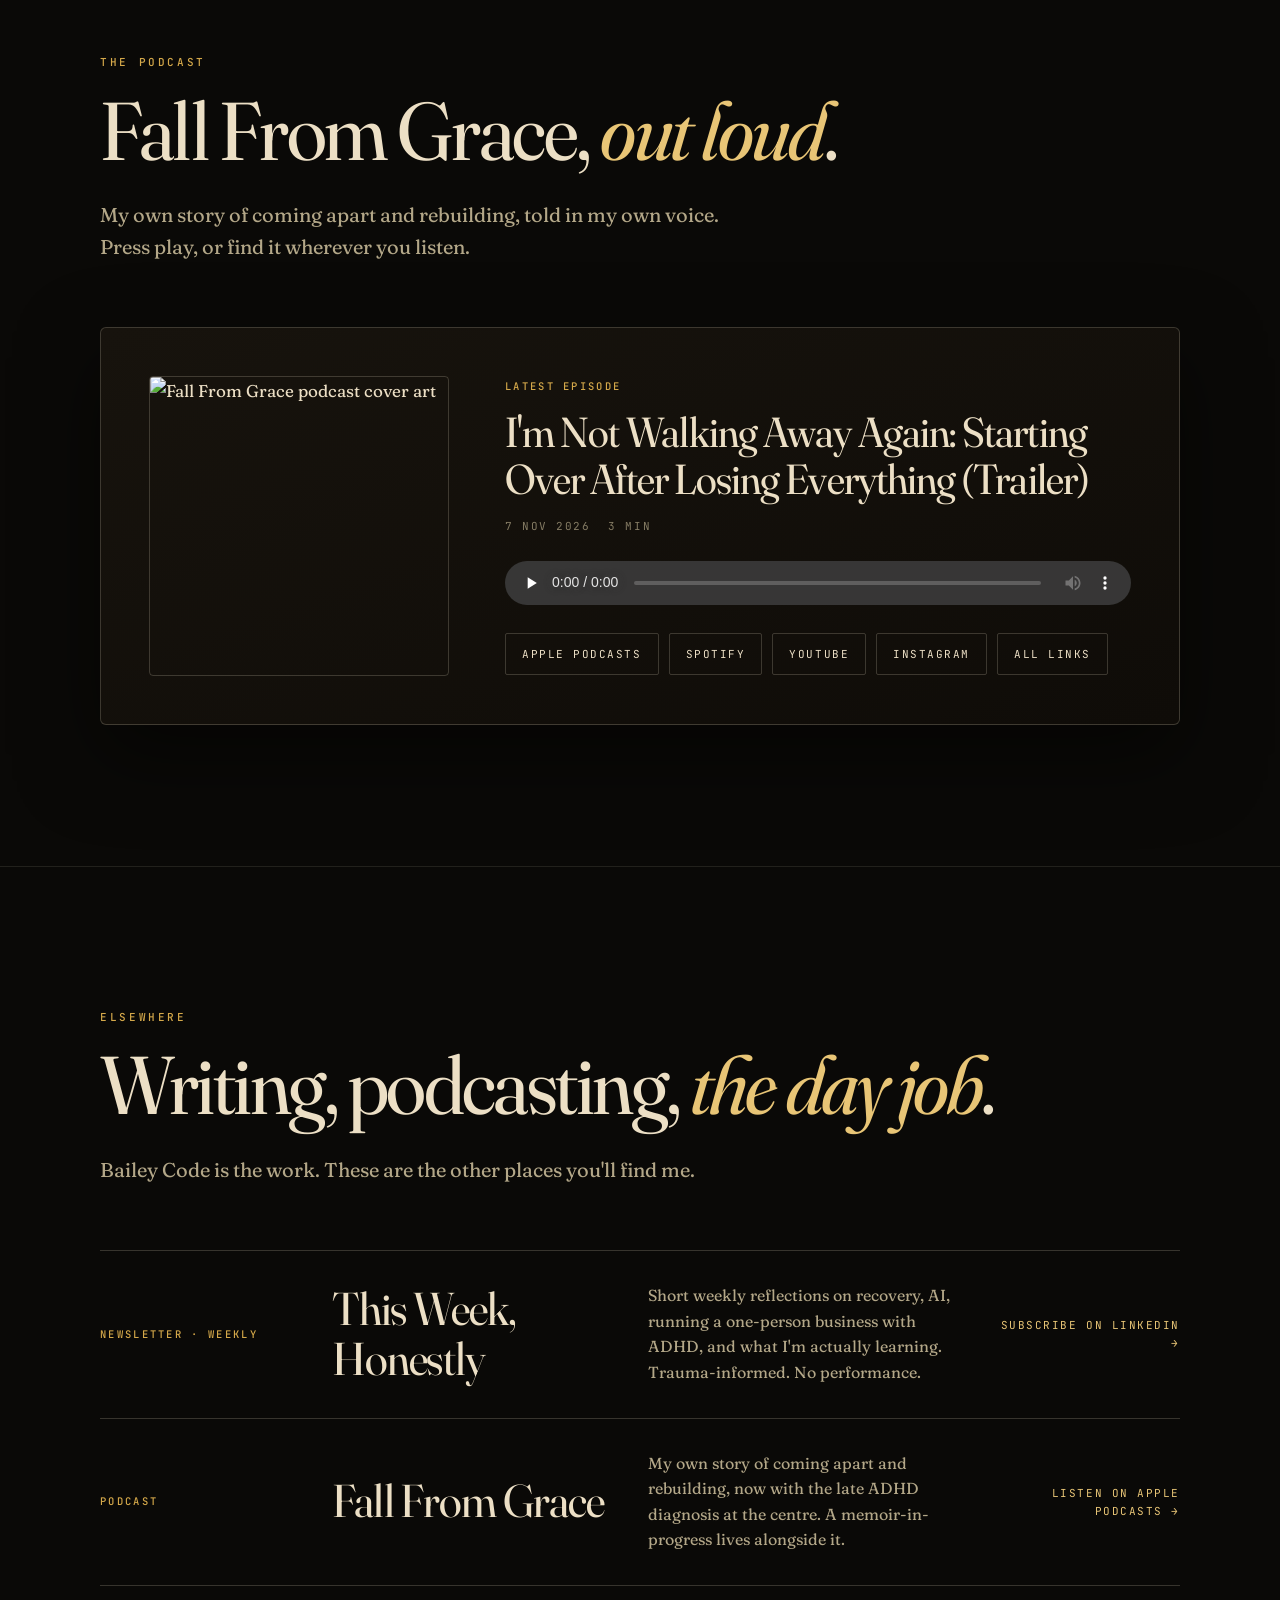
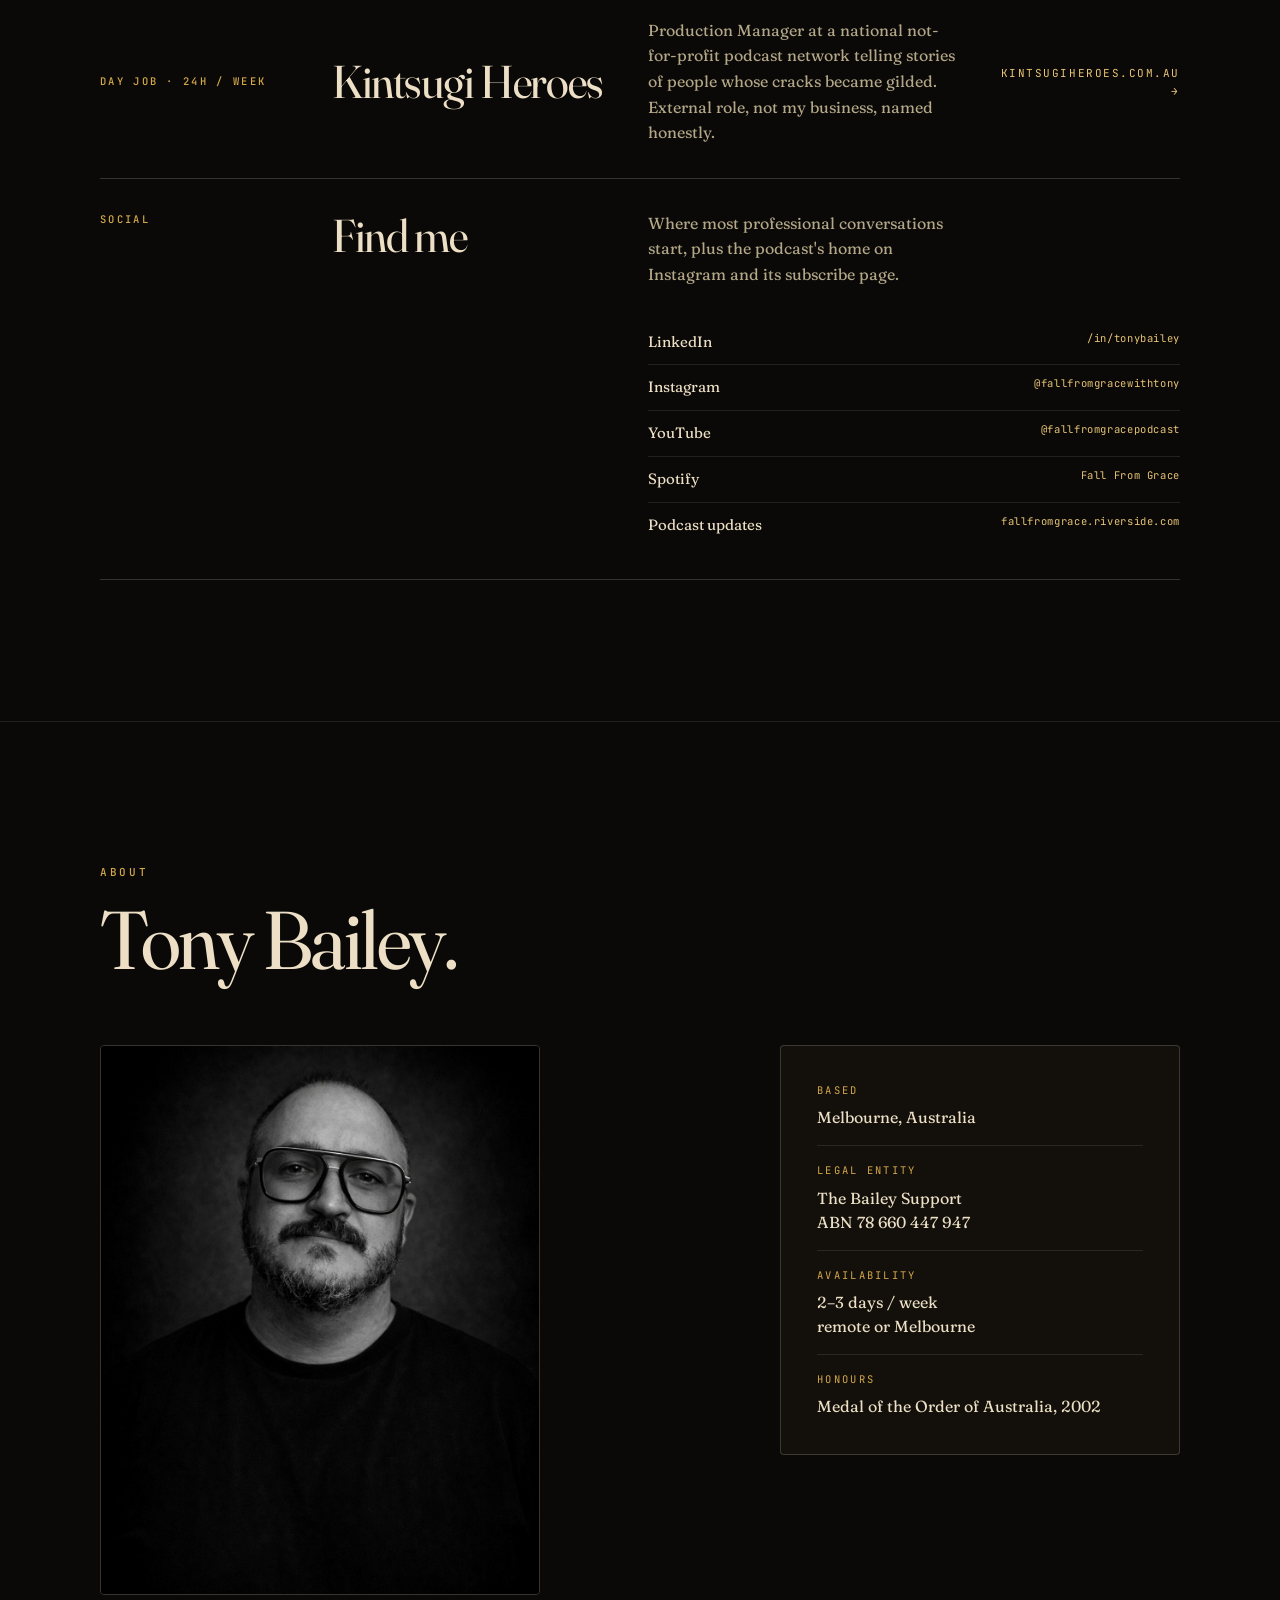
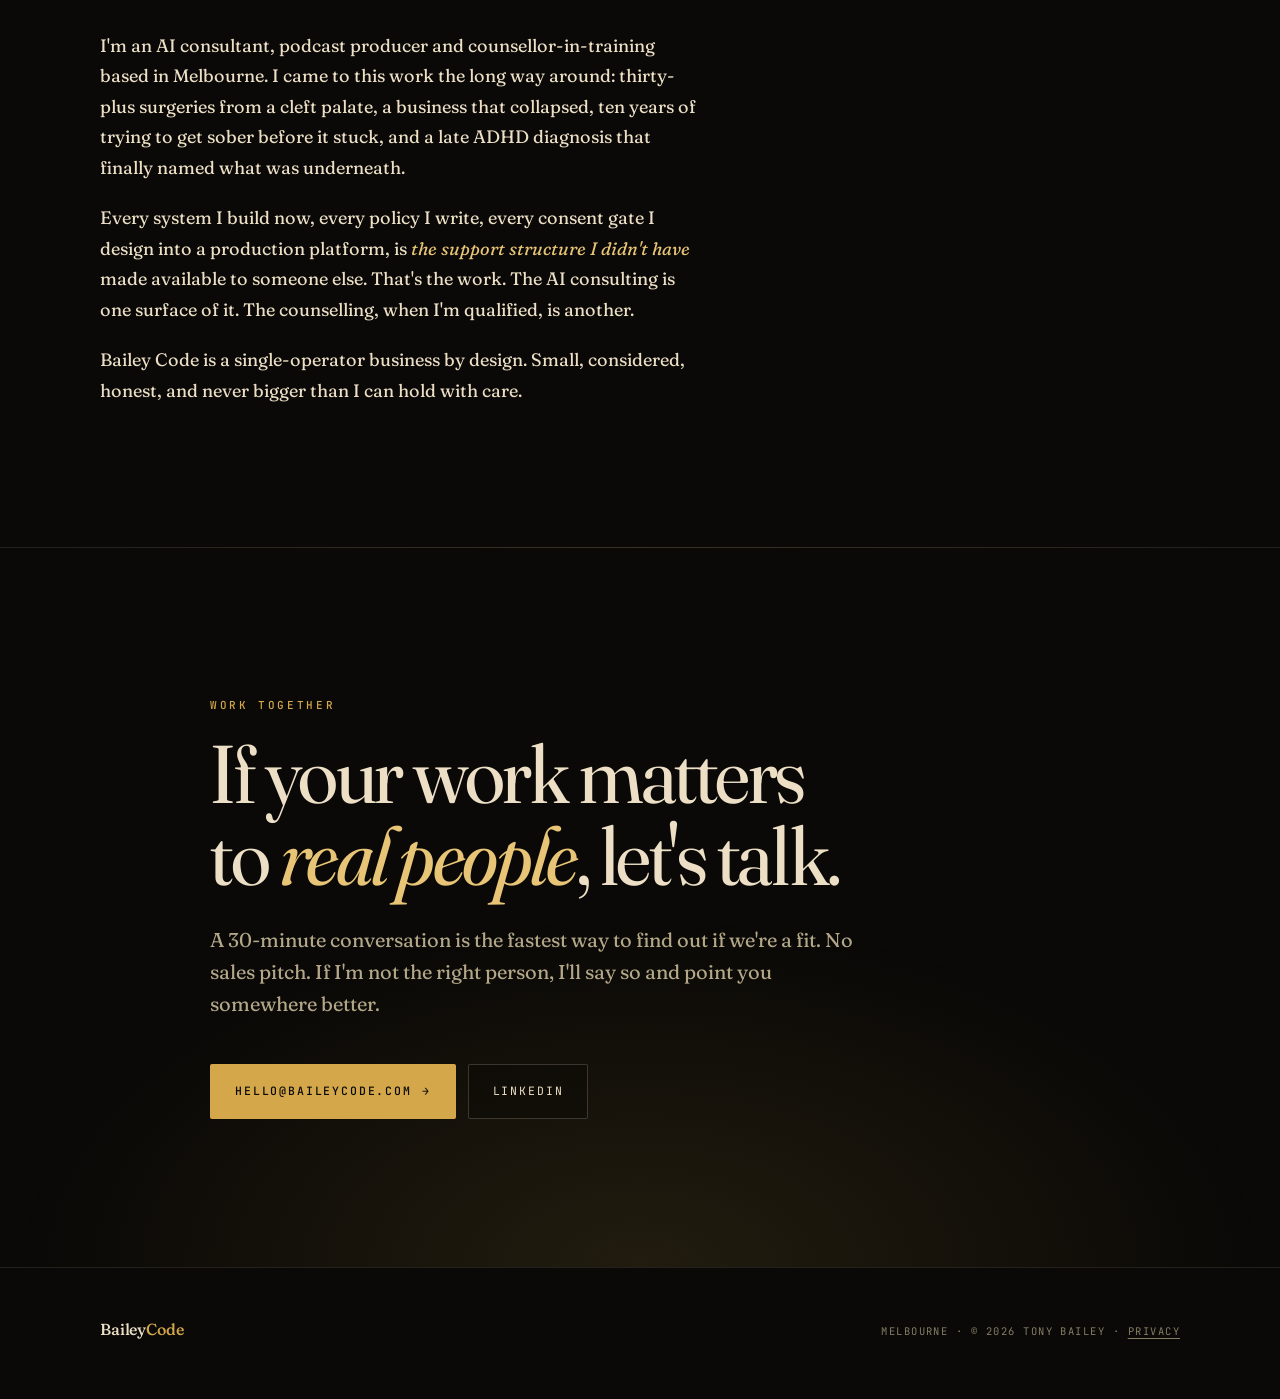
==== commit 2d95ef3f: "Add Fall From Grace podcast feature with live latest-episode player, YouTube and Spotify links Co-Au" ====
--- a/index.html
+++ b/index.html
@@ -33,7 +33,7 @@
     <div class="navlinks">
       <a href="#services">Services</a>
       <a href="#pattern">About</a>
-      <a href="#elsewhere">Writing</a>
+      <a href="#podcast">Podcast</a>
       <a href="#contact">Contact</a>
     </div>
     <a href="#contact" class="nav-cta">Work with me</a>
@@ -191,6 +191,30 @@
     </div>
   </section>
 
+  <section id="podcast" aria-label="Fall From Grace podcast">
+    <div class="col-wide">
+      <p data-reveal class="sec-eyebrow">The podcast</p>
+      <h2 data-reveal class="sec-head">Fall From Grace, <em>out loud</em>.</h2>
+      <p data-reveal class="sec-intro">My own story of coming apart and rebuilding, told in my own voice. Press play, or find it wherever you listen.</p>
+      <div class="pod" data-reveal>
+        <figure class="pod-art"><img id="pod-img" src="https://hosting-media.riverside.com/media/podcasts/7745f310-ad3e-484d-ab44-87ba6eea1d78/logos/6fa7bb0a-f114-4bcb-bfa1-d0bef697602c.png" width="600" height="600" loading="lazy" alt="Fall From Grace podcast cover art"></figure>
+        <div class="pod-body">
+          <div class="pod-tag">Latest episode</div>
+          <h3 id="pod-title">I'm Not Walking Away Again: Starting Over After Losing Everything (Trailer)</h3>
+          <div class="pod-meta"><span id="pod-date">7 Nov 2026</span><span id="pod-dur">3 min</span></div>
+          <audio id="pod-audio" controls preload="none" src="https://api.riverside.com/hosting-analytics/media/925e197a8f669fe7f8143ac3295f1c107561a80e61137283603ae0a019421478/[base64].mp3">Your browser does not support audio playback.</audio>
+          <ul class="pod-links">
+            <li><a href="https://podcasts.apple.com/au/podcast/fall-from-grace/id6832000792" target="_blank" rel="noopener">Apple Podcasts</a></li>
+            <li><a href="https://open.spotify.com/show/5Iu2I6HhGxleyD1yDbtA5p" target="_blank" rel="noopener">Spotify</a></li>
+            <li><a href="https://www.youtube.com/@fallfromgracepodcast" target="_blank" rel="noopener">YouTube</a></li>
+            <li><a href="https://instagram.com/fallfromgracewithtony" target="_blank" rel="noopener">Instagram</a></li>
+            <li><a href="https://fallfromgrace.riverside.com/" target="_blank" rel="noopener">All links</a></li>
+          </ul>
+        </div>
+      </div>
+    </div>
+  </section>
+
   <section id="elsewhere">
     <div class="col-wide">
       <p data-reveal class="sec-eyebrow">Elsewhere</p>
@@ -206,7 +230,7 @@
           <span class="arrow">Subscribe on LinkedIn &rarr;</span>
         </a>
 
-        <a data-reveal class="else-card" href="https://podcasts.apple.com/us/podcast/fall-from-grace/id1844600278" target="_blank" rel="noopener">
+        <a data-reveal class="else-card" href="https://podcasts.apple.com/au/podcast/fall-from-grace/id6832000792" target="_blank" rel="noopener">
           <div class="else-tag">Podcast</div>
           <h4>Fall From Grace</h4>
           <p>My own story of coming apart and rebuilding, now with the late ADHD diagnosis at the centre. A memoir-in-progress lives alongside it.</p>
@@ -227,6 +251,8 @@
           <ul class="social-list">
             <li><a href="https://www.linkedin.com/in/tonybailey" target="_blank" rel="noopener">LinkedIn <span>/in/tonybailey</span></a></li>
             <li><a href="https://instagram.com/fallfromgracewithtony" target="_blank" rel="noopener">Instagram <span>@fallfromgracewithtony</span></a></li>
+            <li><a href="https://www.youtube.com/@fallfromgracepodcast" target="_blank" rel="noopener">YouTube <span>@fallfromgracepodcast</span></a></li>
+            <li><a href="https://open.spotify.com/show/5Iu2I6HhGxleyD1yDbtA5p" target="_blank" rel="noopener">Spotify <span>Fall From Grace</span></a></li>
             <li><a href="https://fallfromgrace.riverside.com/" target="_blank" rel="noopener">Podcast updates <span>fallfromgrace.riverside.com</span></a></li>
           </ul>
         </div>
@@ -298,6 +324,13 @@
   var els=[].slice.call(document.querySelectorAll("[data-reveal]"));
   if(rm||!("IntersectionObserver" in window)){els.forEach(function(e){e.classList.add("in")});}
   else{var io=new IntersectionObserver(function(es){es.forEach(function(x){if(x.isIntersecting){x.target.classList.add("in");io.unobserve(x.target)}})},{threshold:.12,rootMargin:"0px 0px -6% 0px"});els.forEach(function(e,i){e.style.setProperty("--d",(i%4)*70+"ms");io.observe(e)});}
+  var pa=document.getElementById("pod-audio");
+  if(pa&&window.fetch){fetch("/api/latest-episode").then(function(r){return r.ok?r.json():null}).then(function(d){if(!d||!d.audio)return;
+    document.getElementById("pod-title").textContent=d.title;
+    if(d.date){var x=new Date(d.date);if(!isNaN(x))document.getElementById("pod-date").textContent=x.toLocaleDateString("en-AU",{day:"numeric",month:"short",year:"numeric"})}
+    if(d.duration)document.getElementById("pod-dur").textContent=d.duration.replace(/^00:/,"");
+    if(d.image)document.getElementById("pod-img").src=d.image;
+    if(pa.getAttribute("src")!==d.audio)pa.src=d.audio;}).catch(function(){})}
   var nav=document.querySelector(".navbar"),bg=document.querySelector(".hero-bg img"),t=false;
   function f(){t=false;var y=window.scrollY;nav.classList.toggle("scrolled",y>40);if(!rm&&bg&&y<1400){bg.style.transform="translate3d(0,"+(y*0.12)+"px,0) scale("+(1.06+y*0.00004)+")"}}
   window.addEventListener("scroll",function(){if(!t){t=true;requestAnimationFrame(f)}},{passive:true});f();
--- a/styles.css
+++ b/styles.css
@@ -186,3 +186,16 @@
   .js [data-reveal]{opacity:1;transform:none}
   .hero-bg img{transform:none}
 }
+
+/* podcast feature */
+.pod{margin-top:64px;display:grid;grid-template-columns:1fr;gap:36px;padding:clamp(24px,4vw,48px);background:linear-gradient(160deg,#17130d,#0f0c08);border:1px solid var(--rule-strong);border-radius:6px;box-shadow:0 30px 80px rgba(0,0,0,.5)}
+.pod-art{margin:0;max-width:340px}
+.pod-art img{display:block;width:100%;height:auto;aspect-ratio:1;object-fit:cover;border-radius:4px;border:1px solid var(--rule-strong)}
+.pod-tag{font-family:var(--mono);font-size:10.5px;letter-spacing:.22em;text-transform:uppercase;color:var(--gold);font-weight:500}
+.pod h3{margin:14px 0 0;font-weight:400;font-variation-settings:"opsz" 96,"SOFT" 30;font-size:clamp(26px,3.4vw,42px);line-height:1.12;letter-spacing:-0.022em;color:var(--ink)}
+.pod-meta{margin-top:14px;display:flex;gap:18px;font-family:var(--mono);font-size:11px;letter-spacing:.14em;text-transform:uppercase;color:var(--ink-dim)}
+.pod audio{display:block;width:100%;margin-top:26px;color-scheme:dark;height:44px}
+.pod-links{list-style:none;margin:28px 0 0;padding:0;display:flex;flex-wrap:wrap;gap:10px}
+.pod-links a{display:inline-block;font-family:var(--mono);font-size:11px;letter-spacing:.14em;text-transform:uppercase;padding:11px 16px;border:1px solid var(--rule-strong);border-radius:2px;color:var(--ink);transition:border-color .2s,color .2s,background .2s}
+.pod-links a:hover{border-color:var(--gold);color:var(--gold-soft);background:rgba(212,168,74,.07)}
+@media(min-width:860px){.pod{grid-template-columns:300px 1fr;gap:56px;align-items:center}}
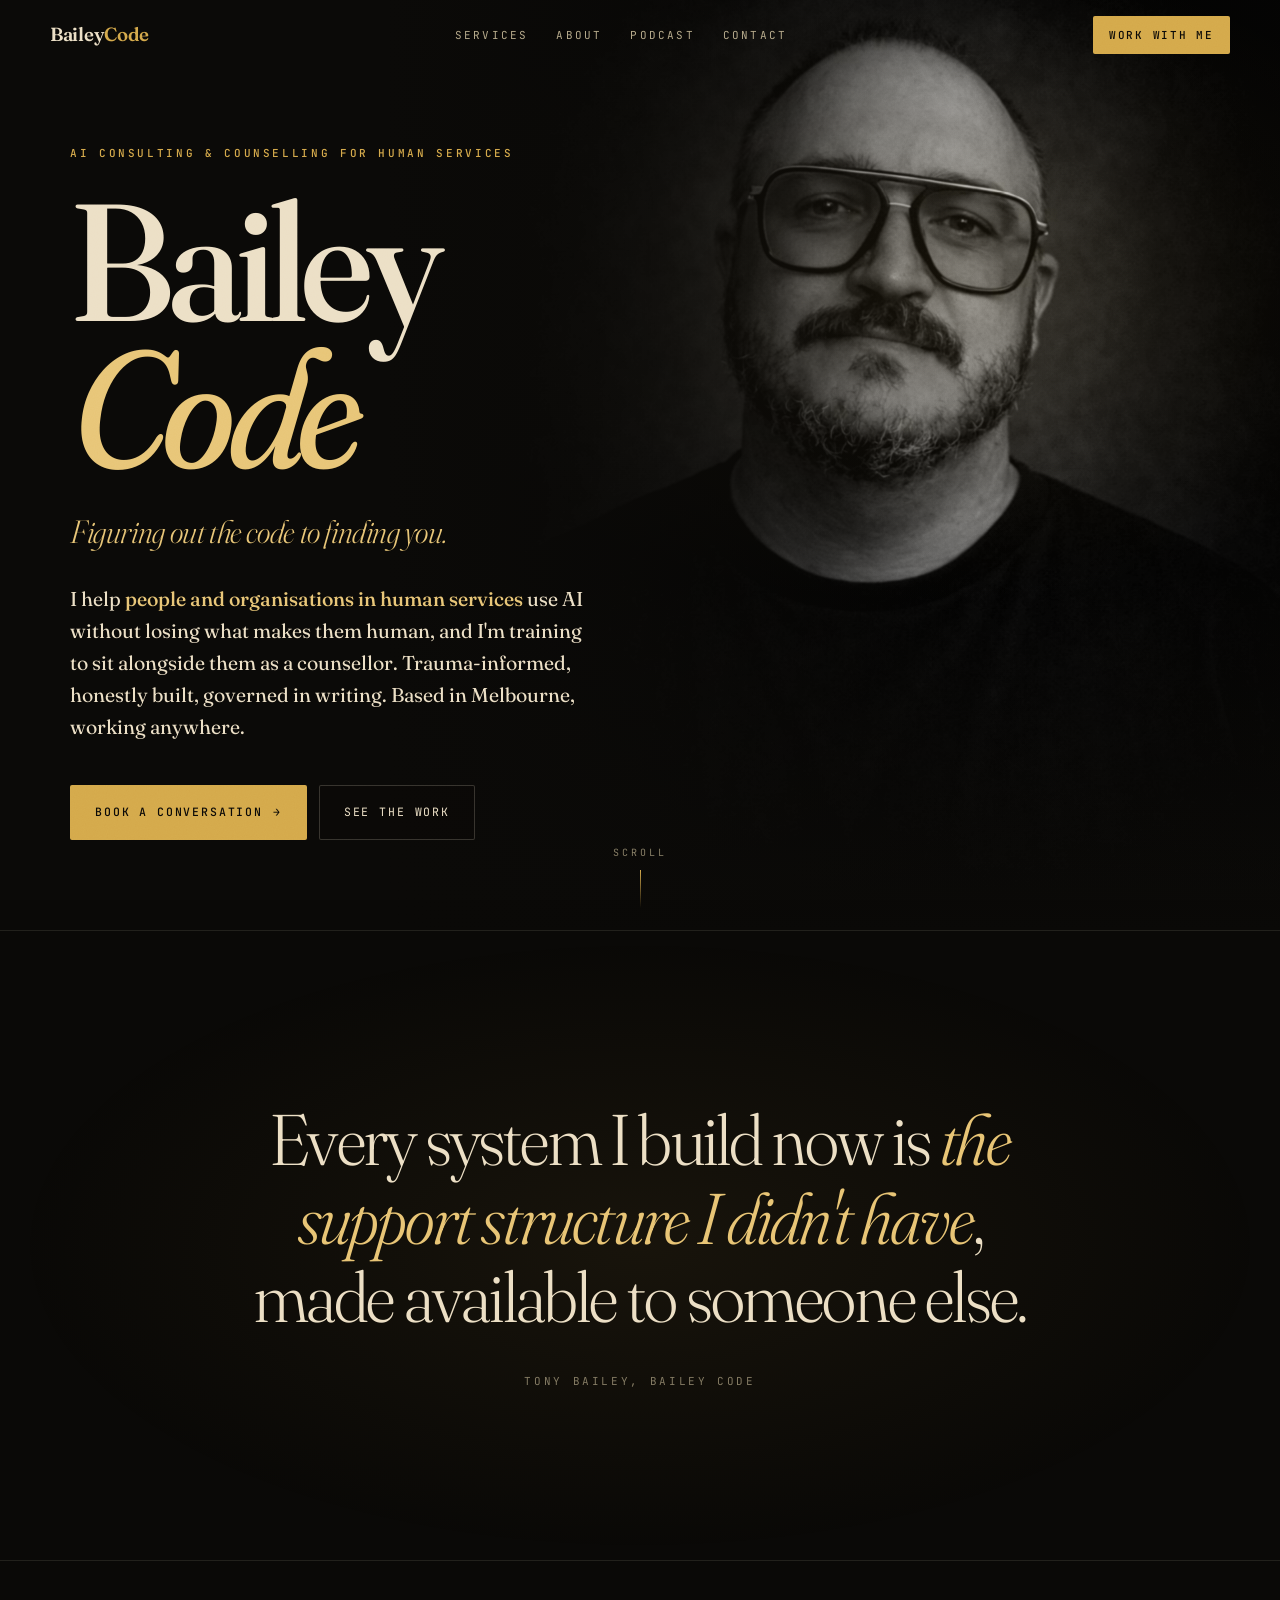
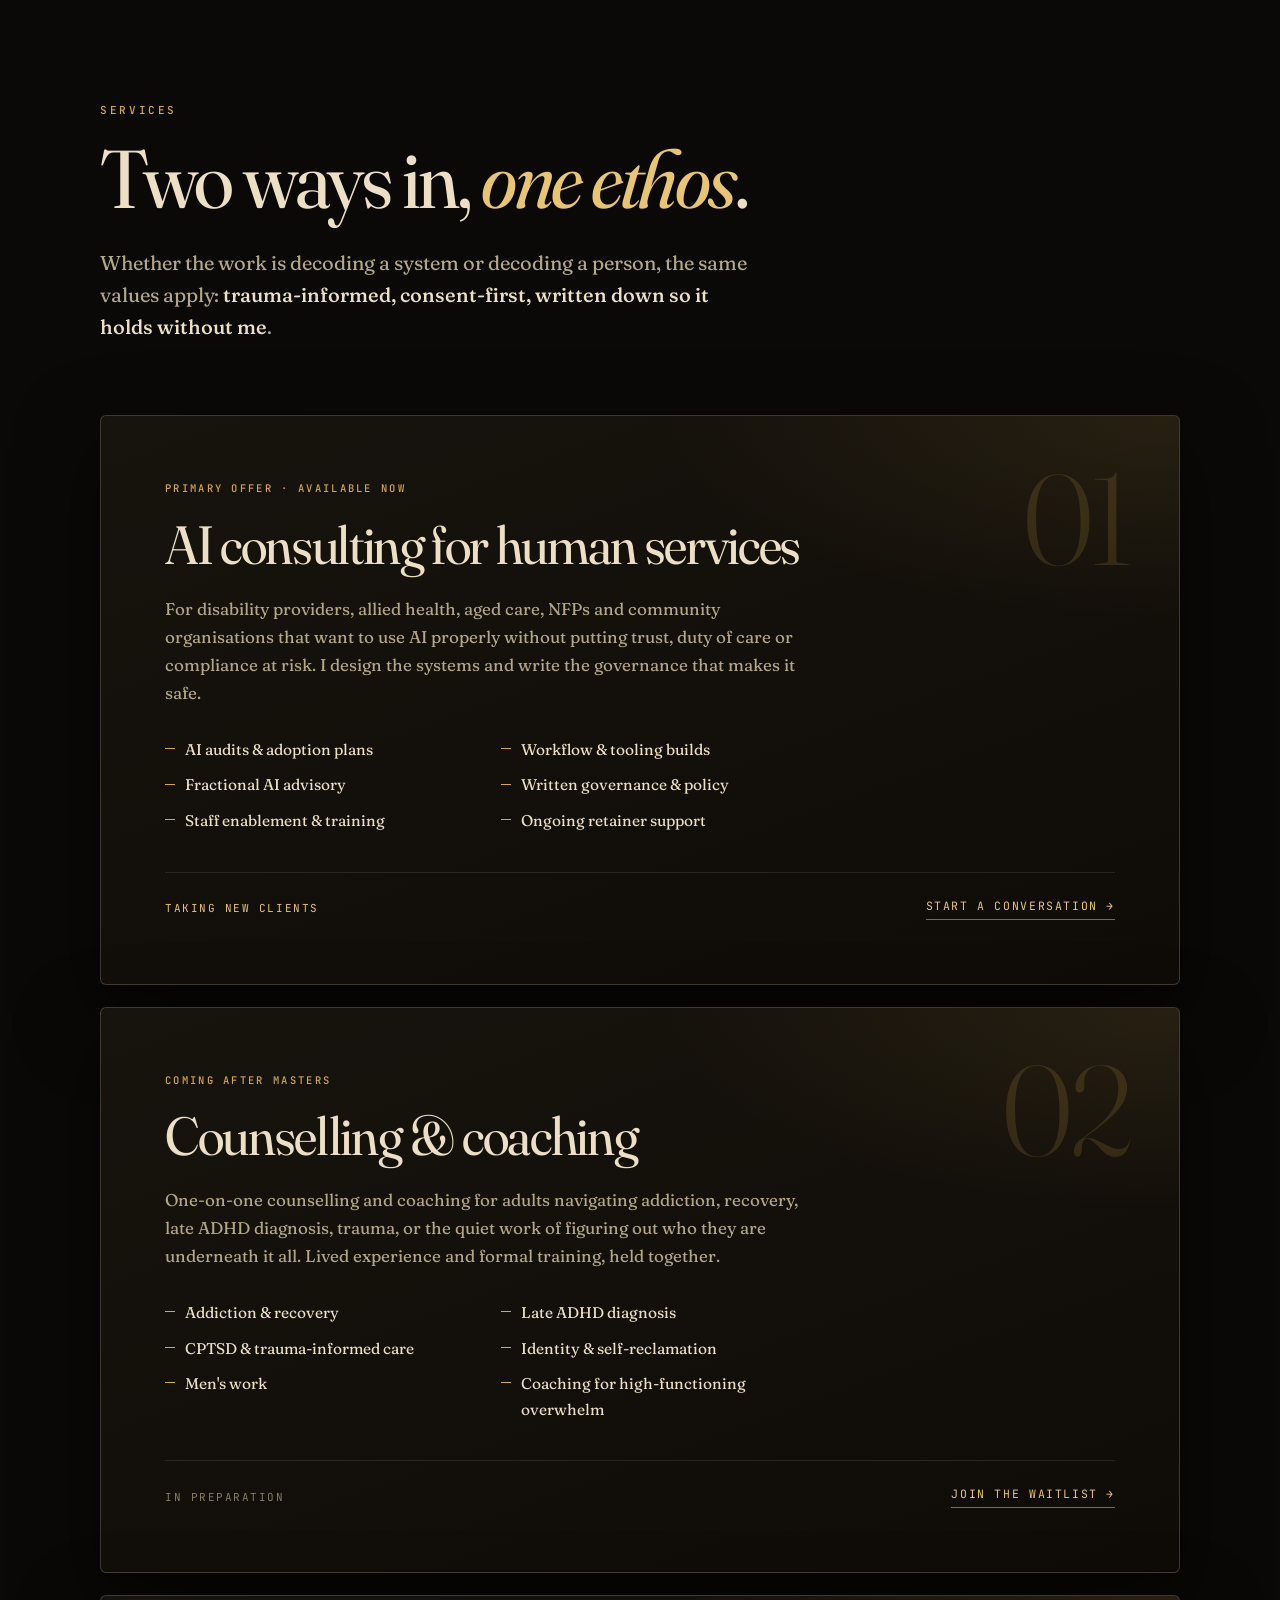
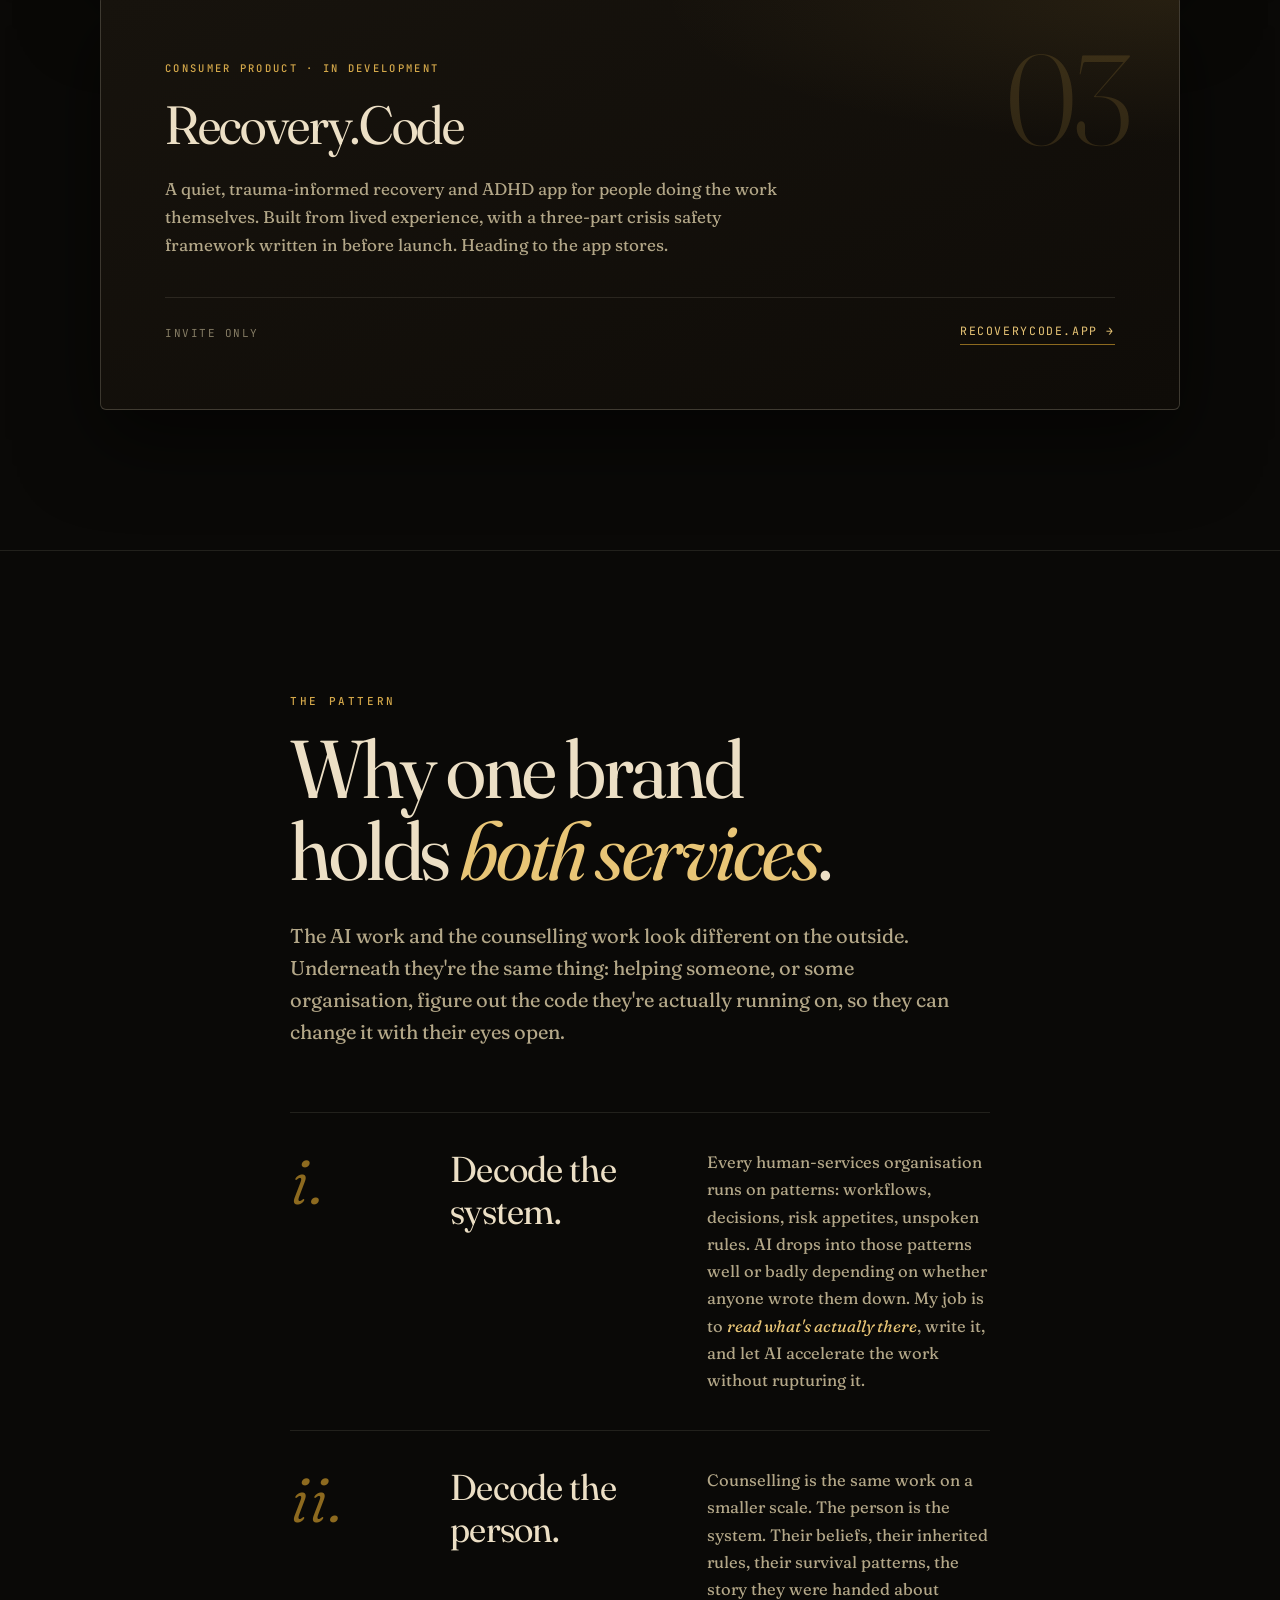
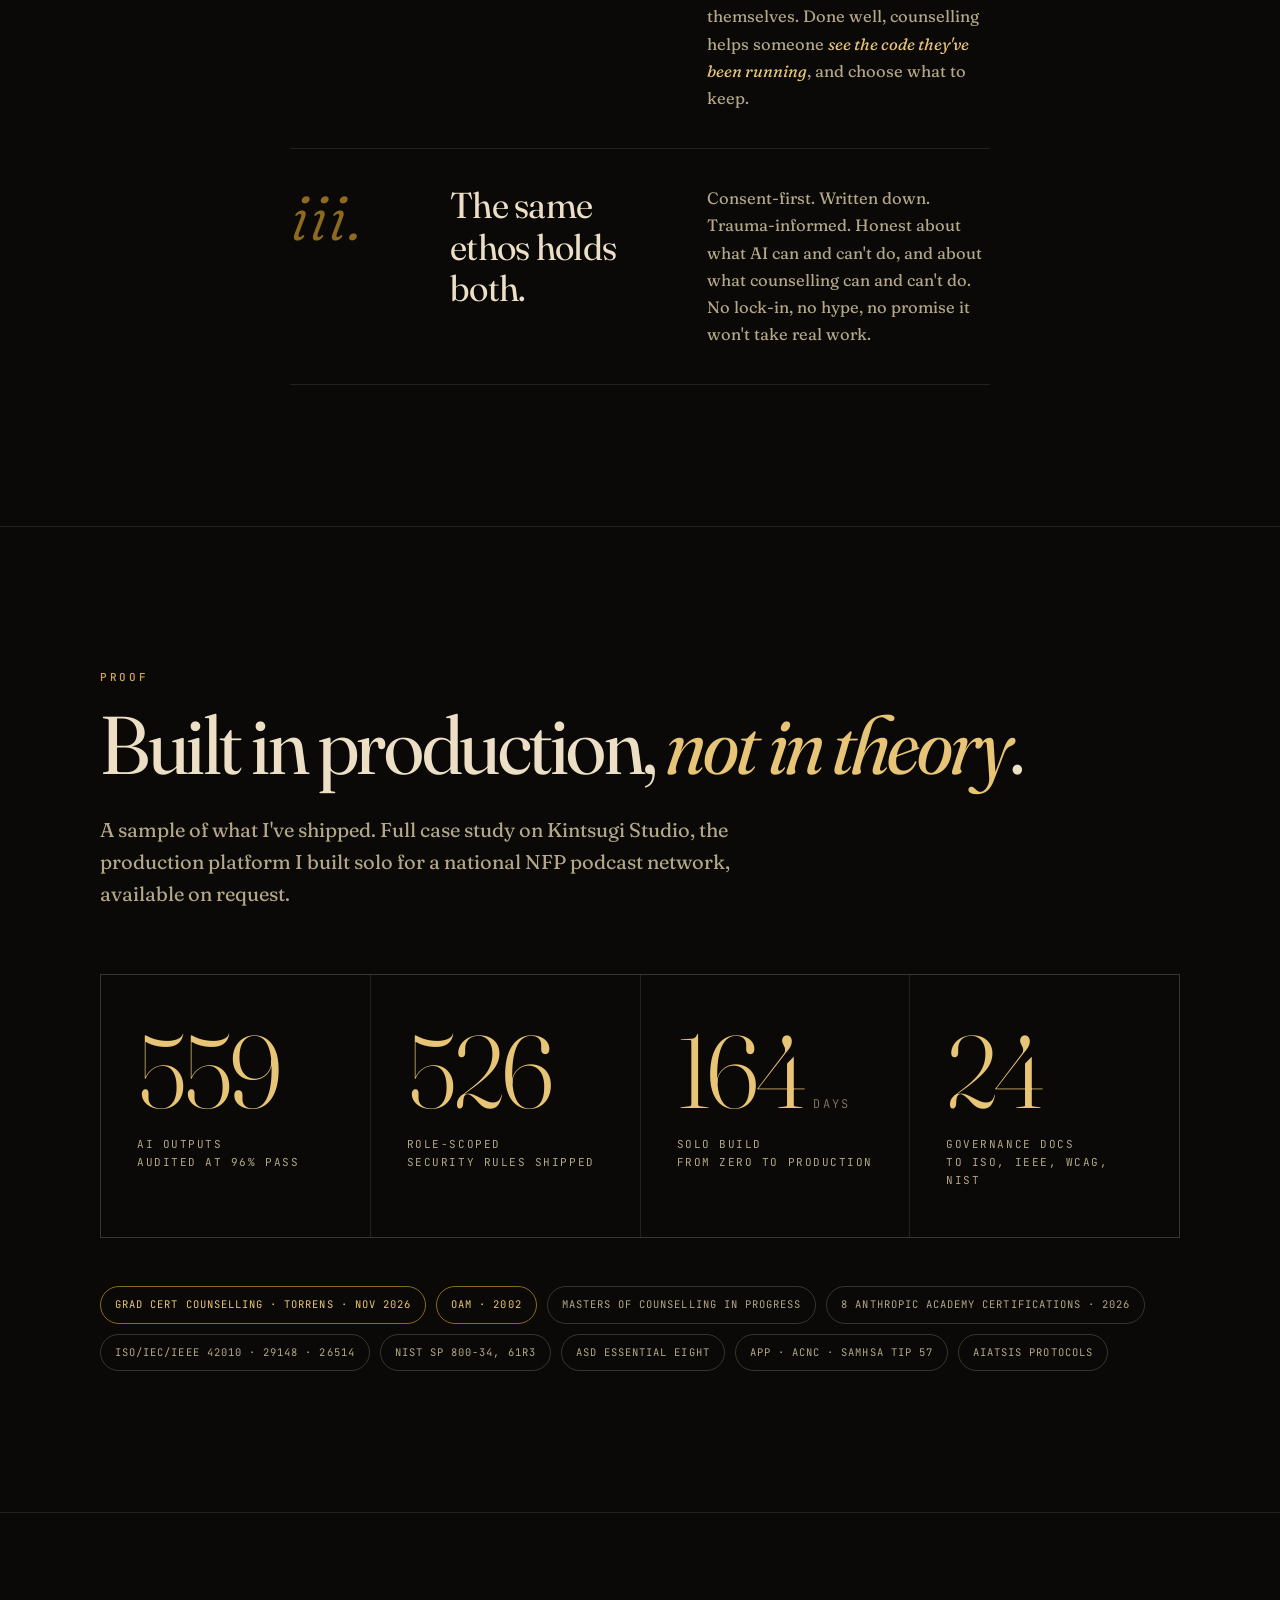
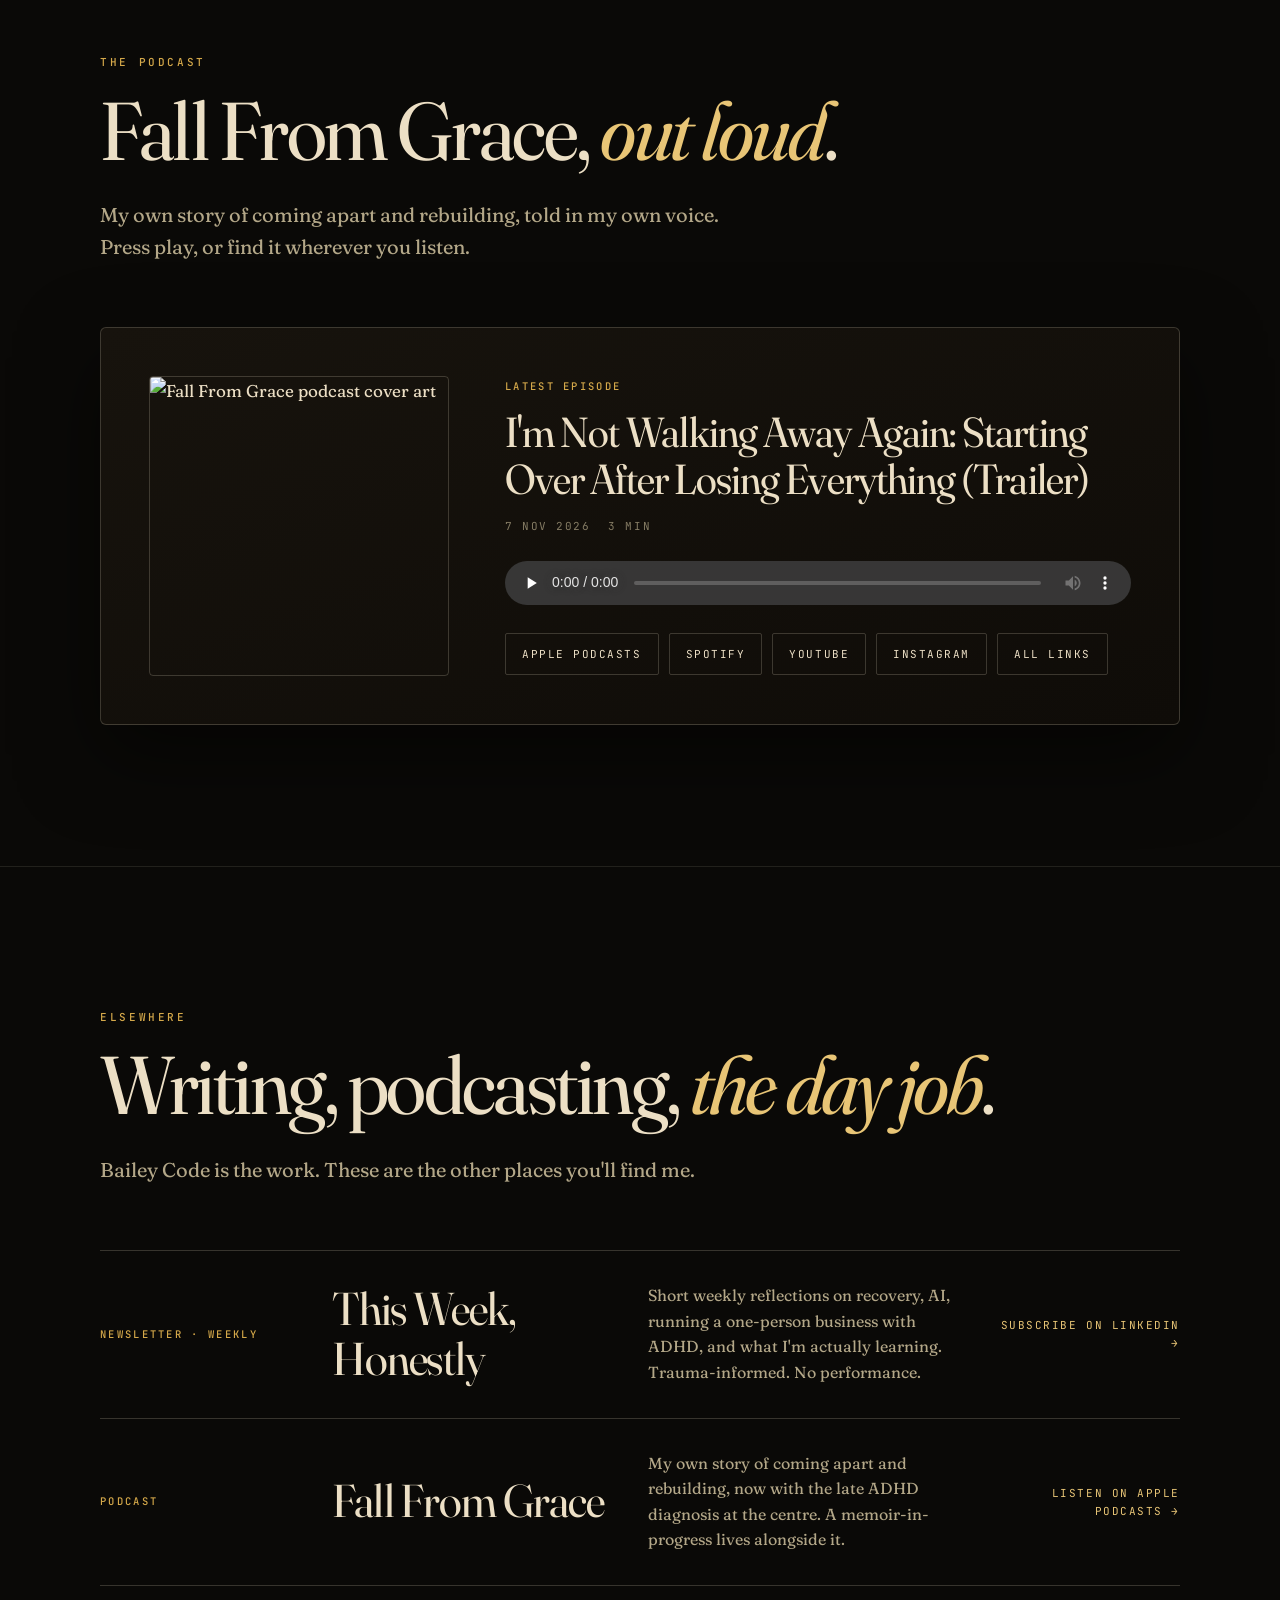
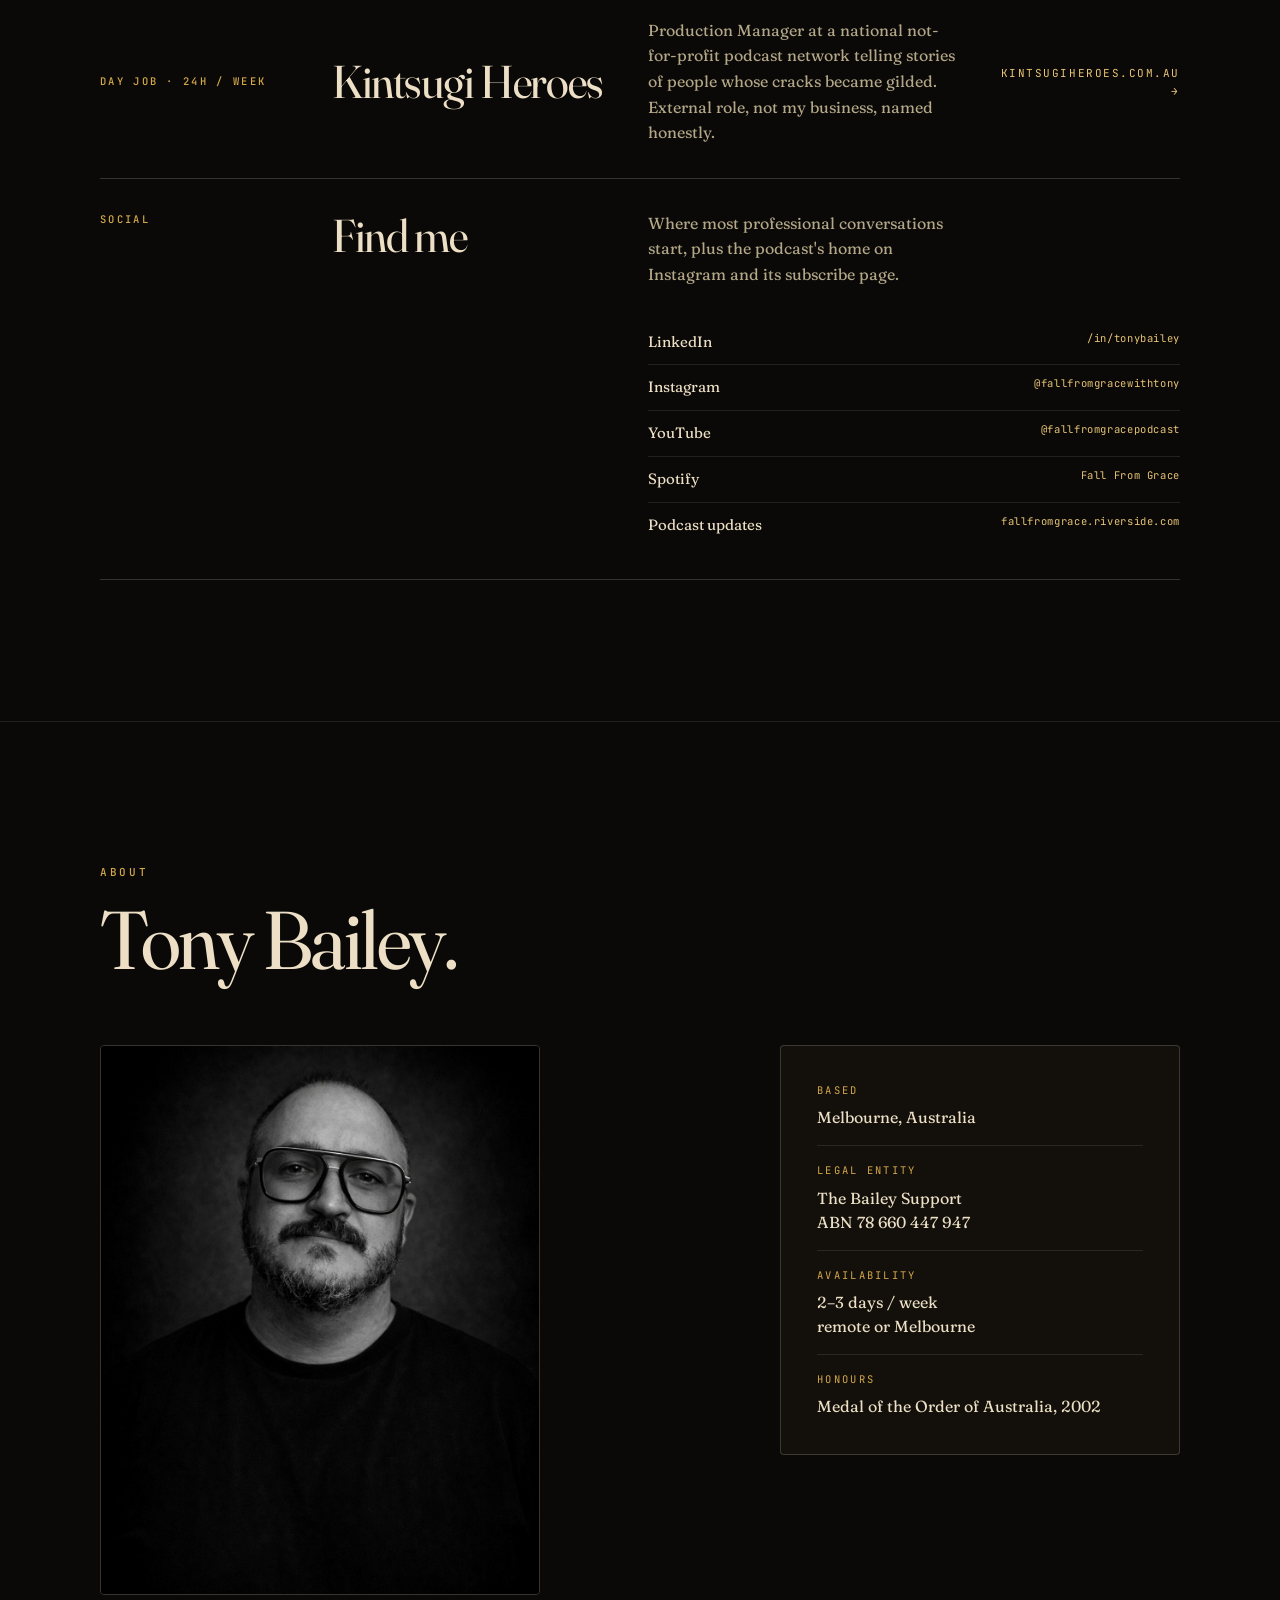
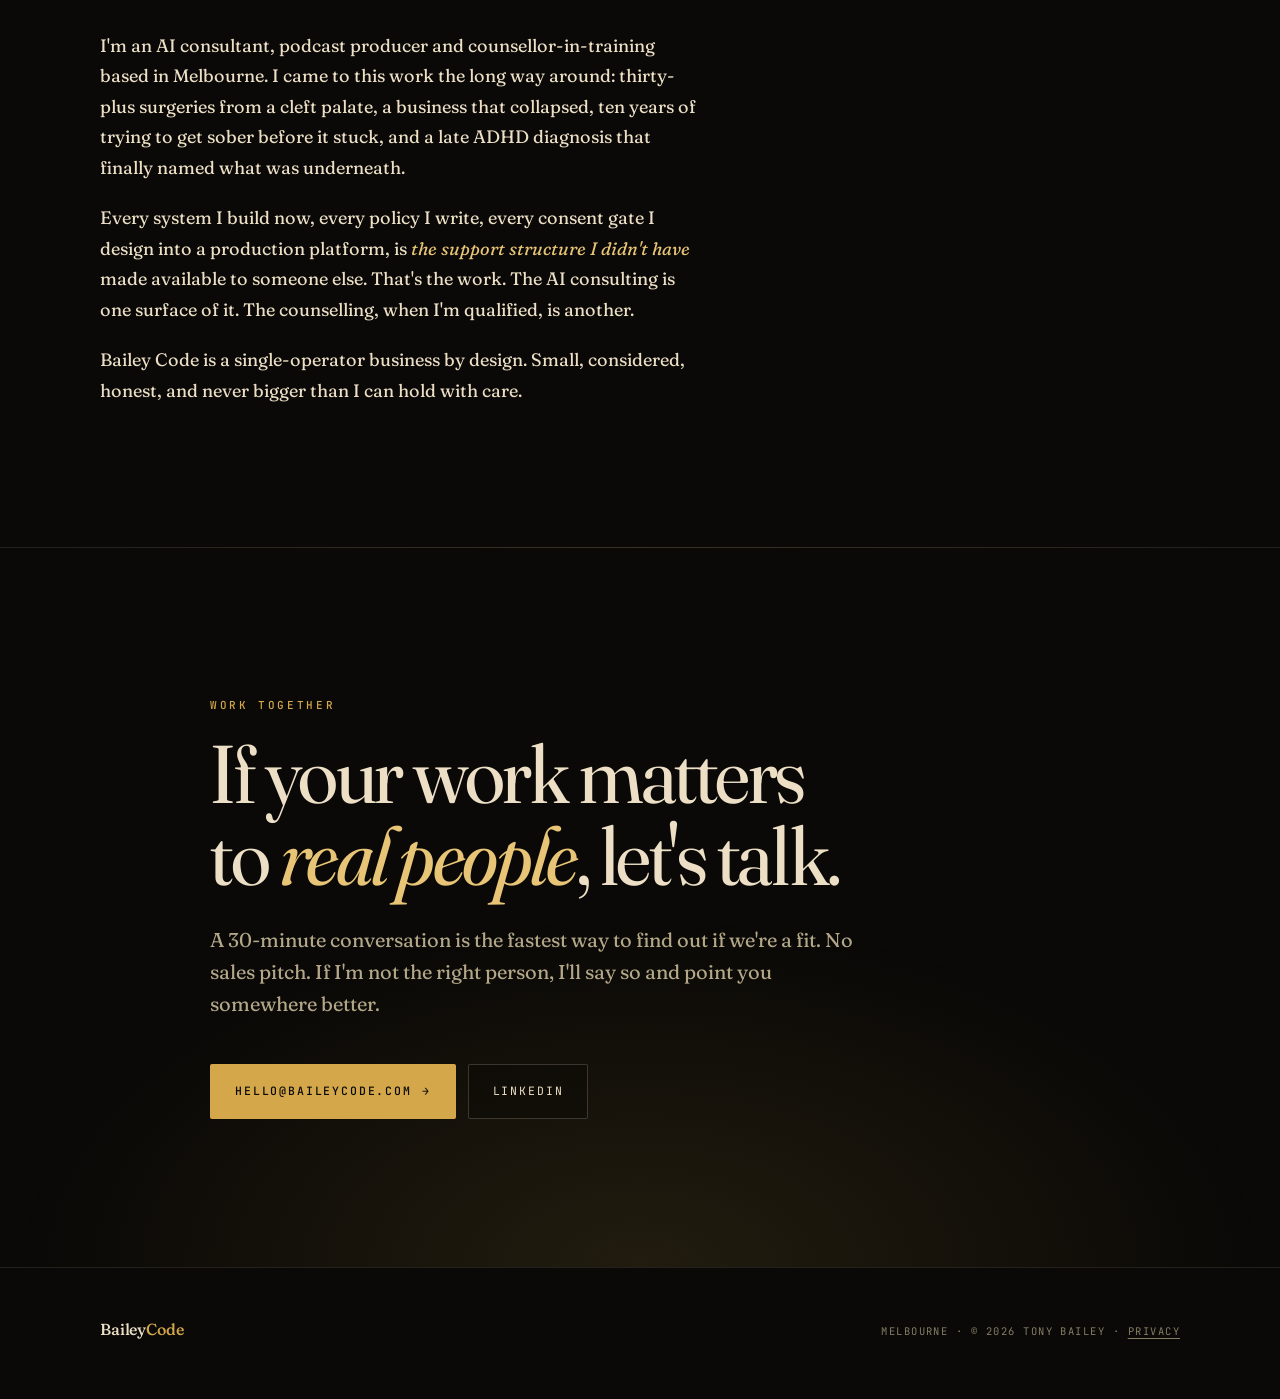
==== commit 7c362976: "Link Recovery.Code to recoverycode.app (invite only) Co-Authored-By: Claude Sonnet 5.5 <noreply@anth" ====
--- a/index.html
+++ b/index.html
@@ -117,8 +117,8 @@
           <h3>Recovery.Code</h3>
           <p class="svc-desc">A quiet, trauma-informed recovery and ADHD app for people doing the work themselves. Built from lived experience, with a three-part crisis safety framework written in before launch. Heading to the app stores.</p>
           <div class="svc-foot">
-            <span class="svc-status">Waitlist open</span>
-            <a href="https://tonyrecovery.com" class="svc-cta">tonyrecovery.com &rarr;</a>
+            <span class="svc-status">Invite only</span>
+            <a href="https://recoverycode.app" class="svc-cta" target="_blank" rel="noopener">recoverycode.app &rarr;</a>
           </div>
         </article>
 
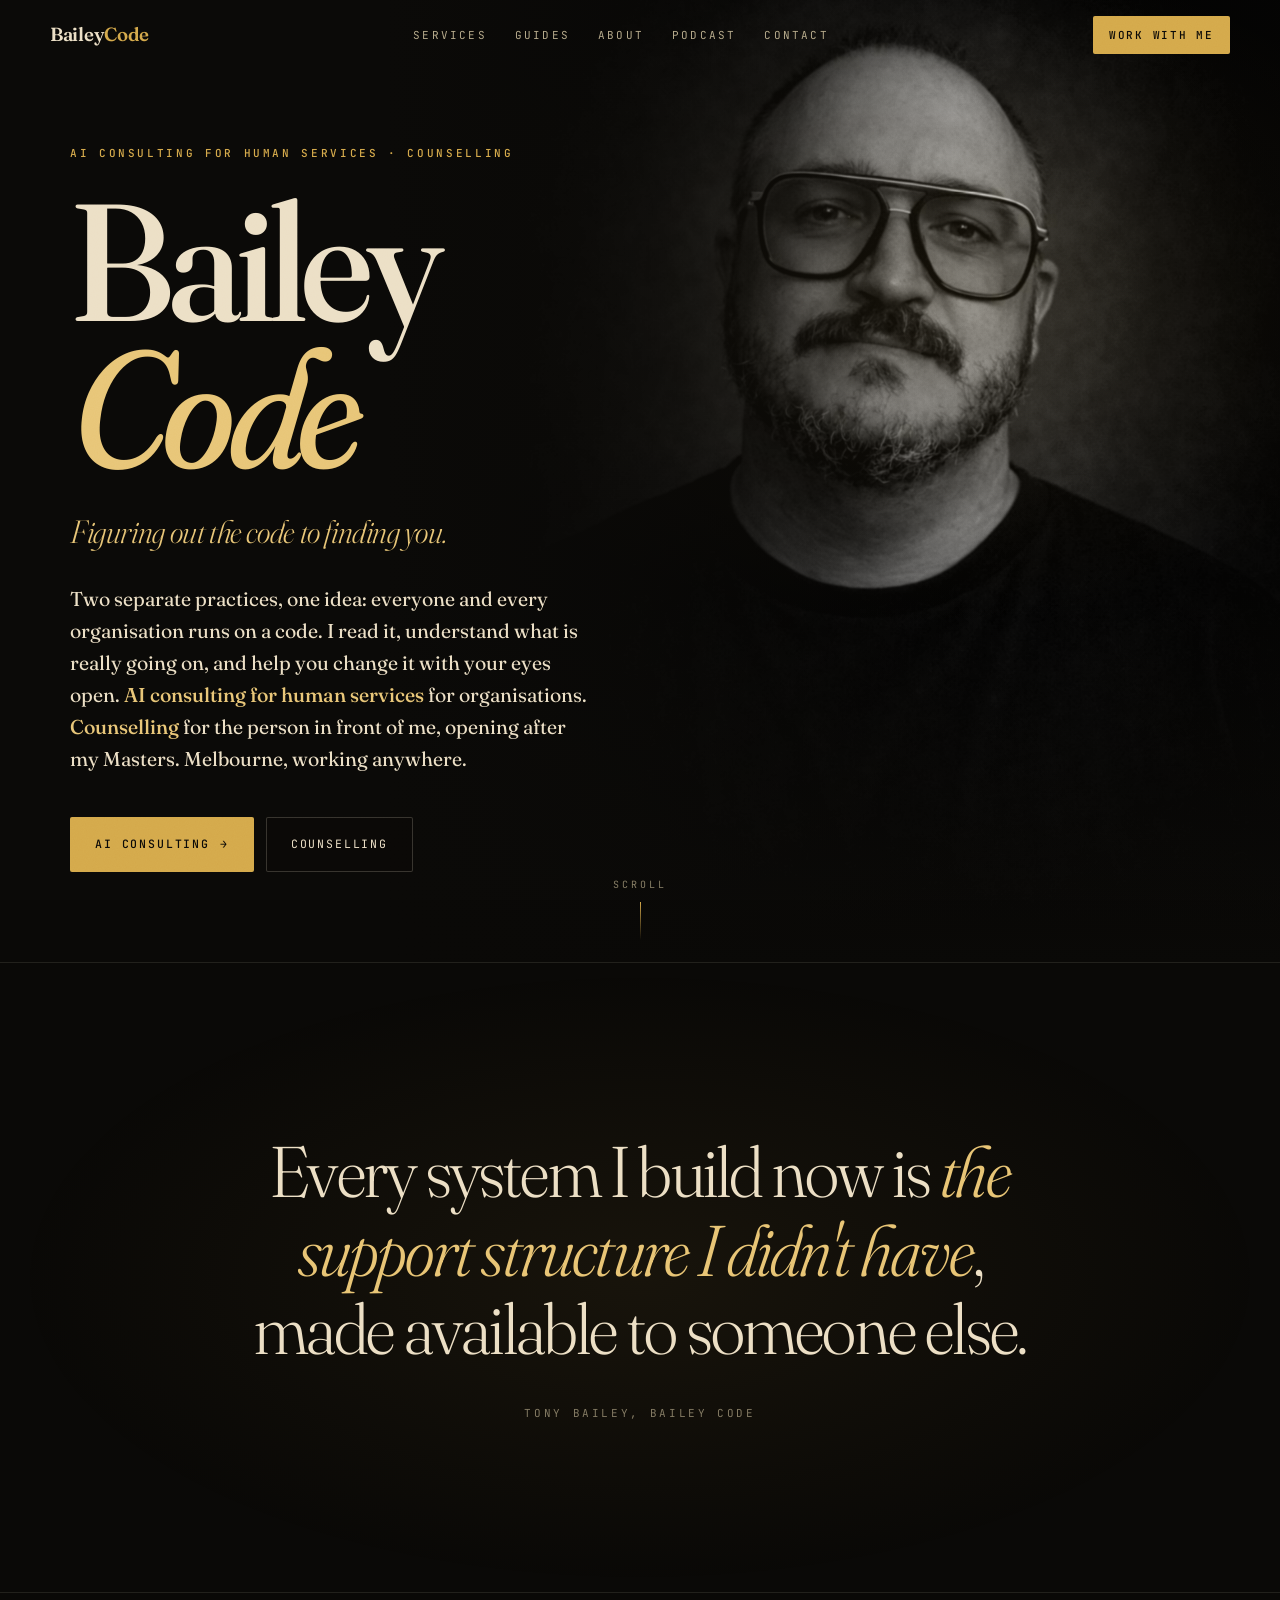
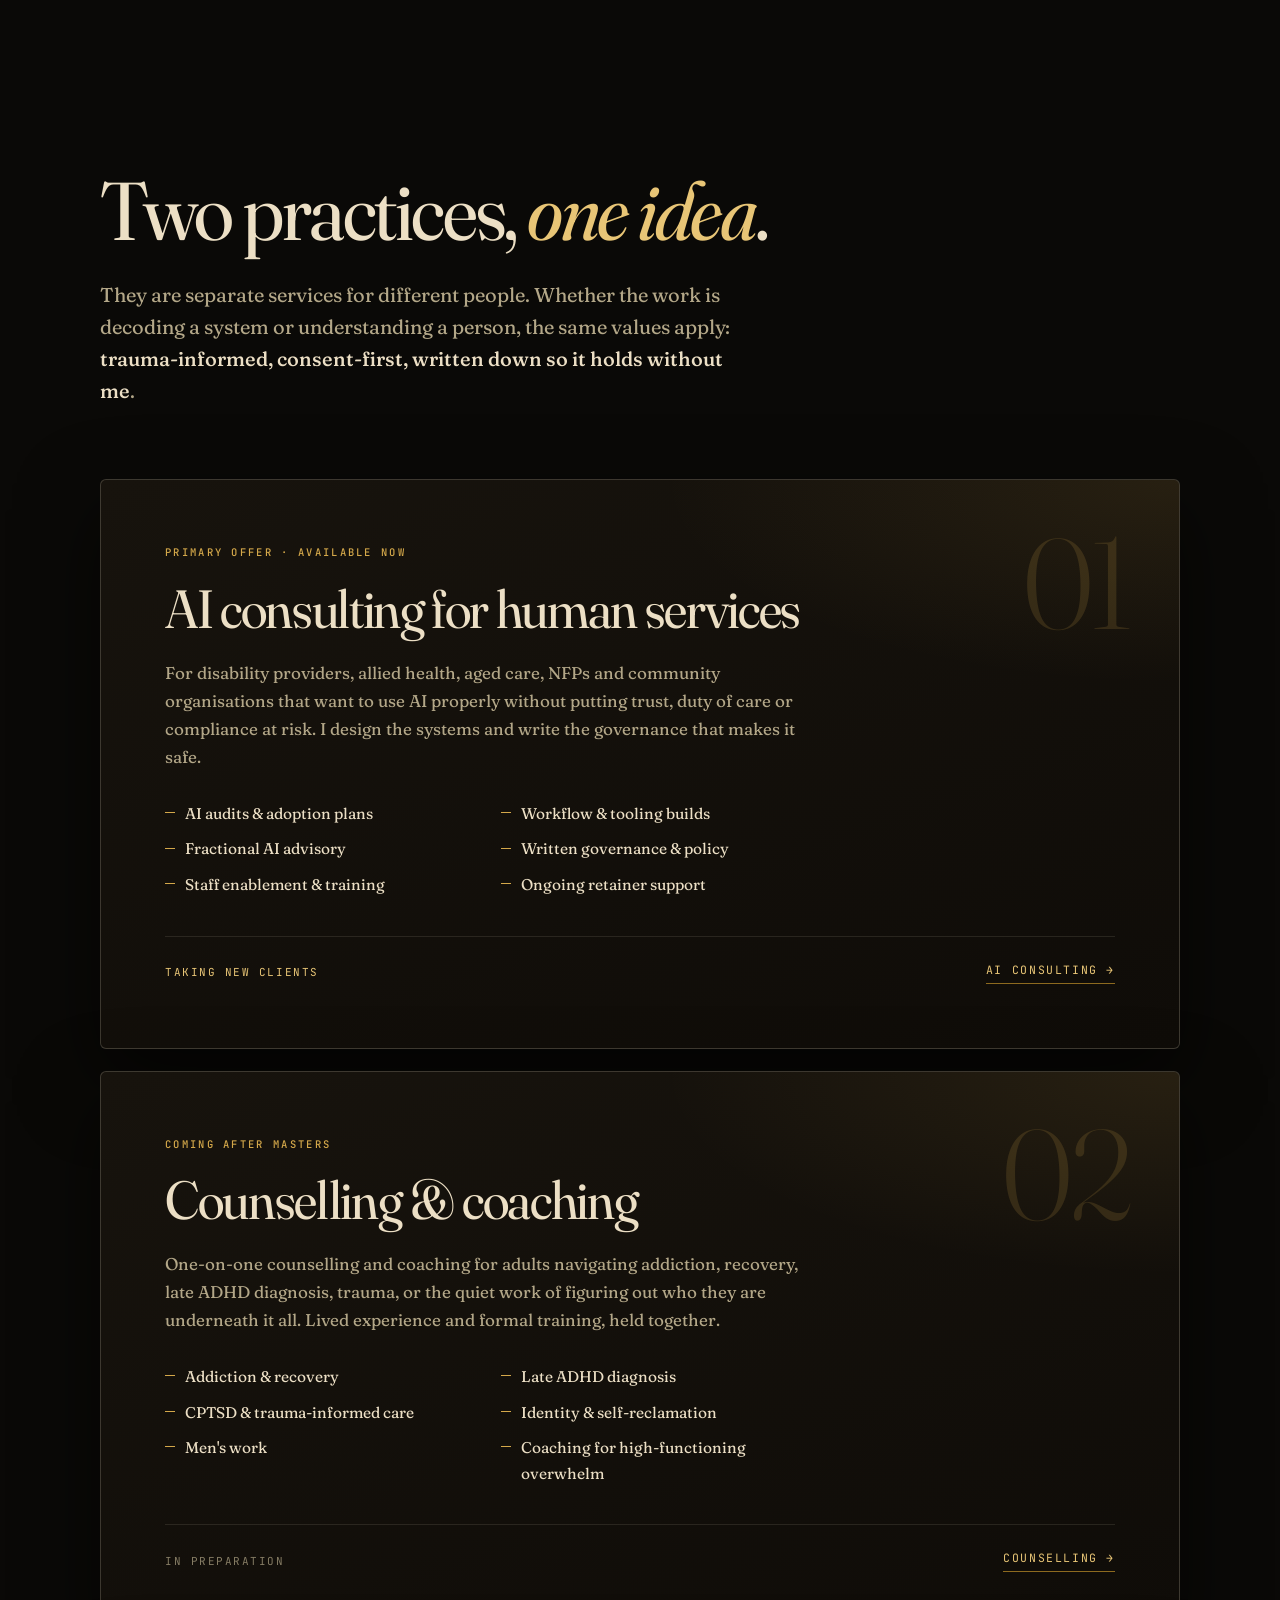
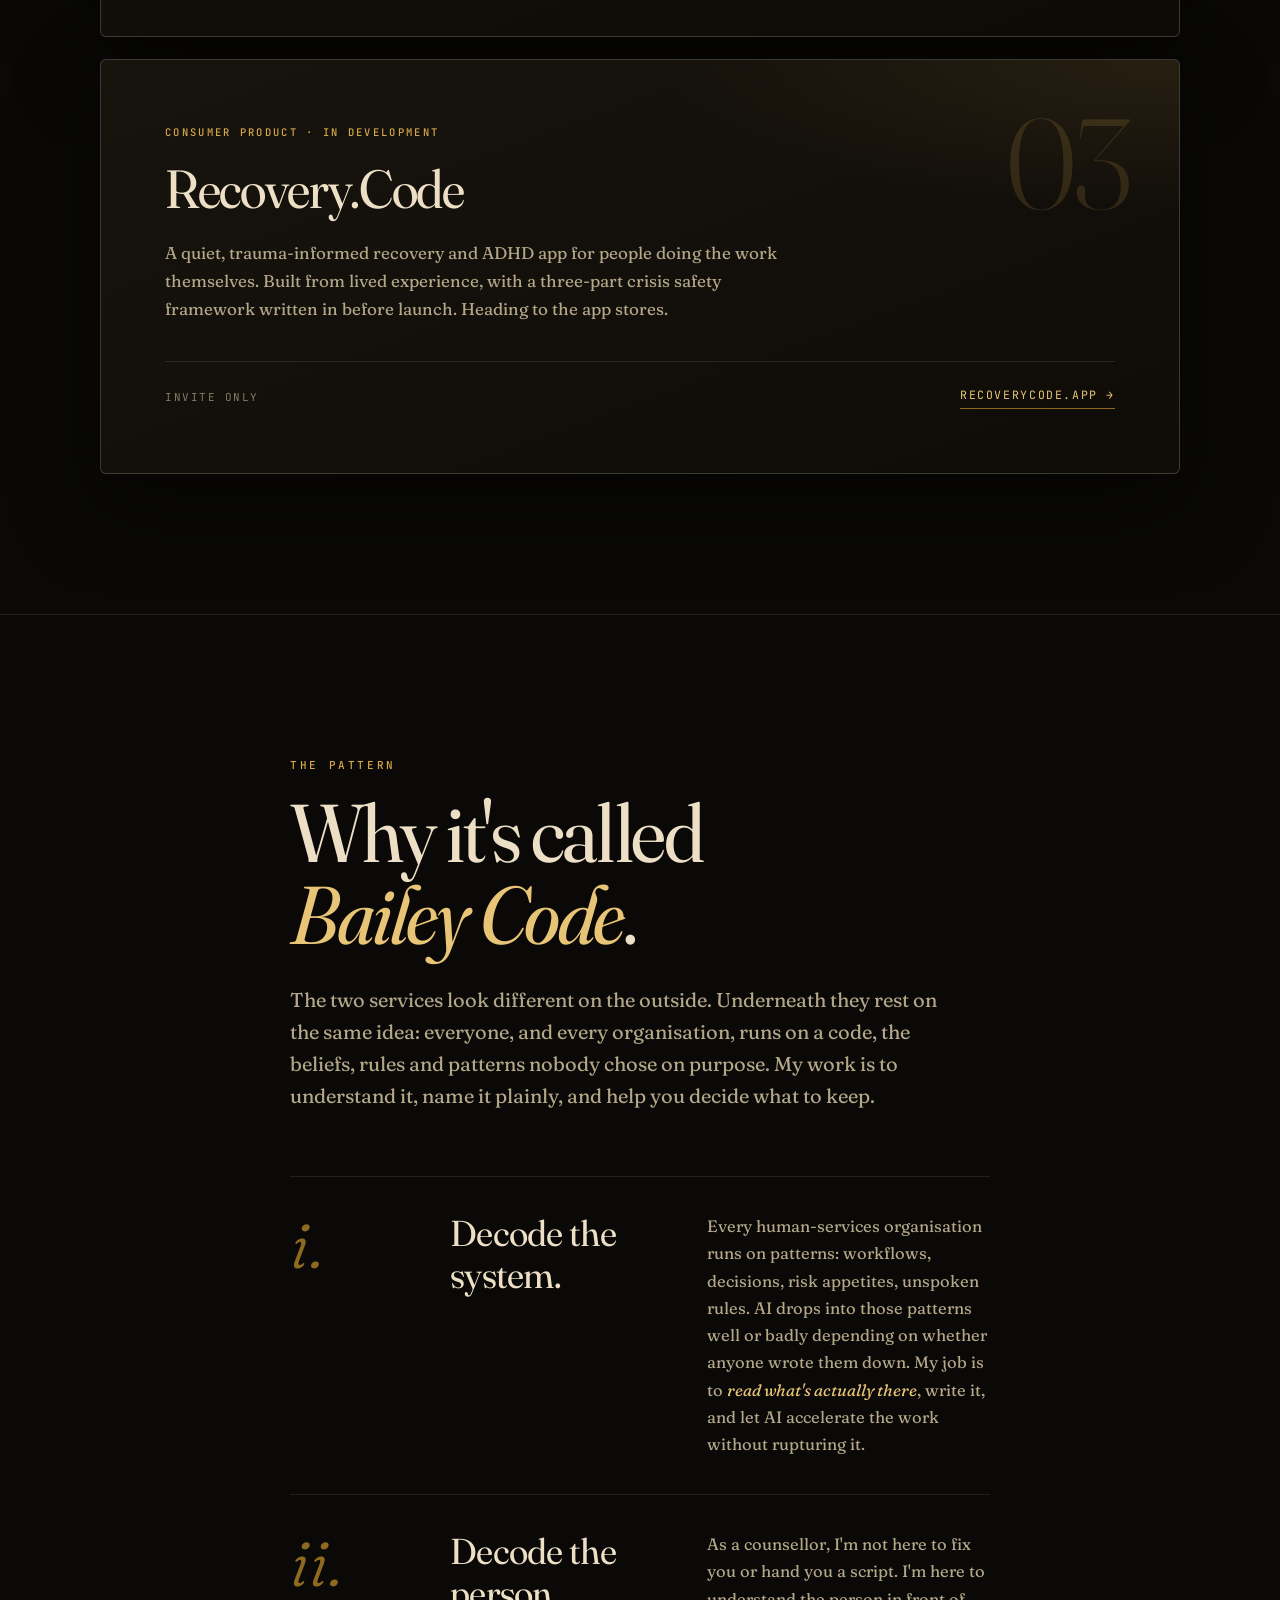
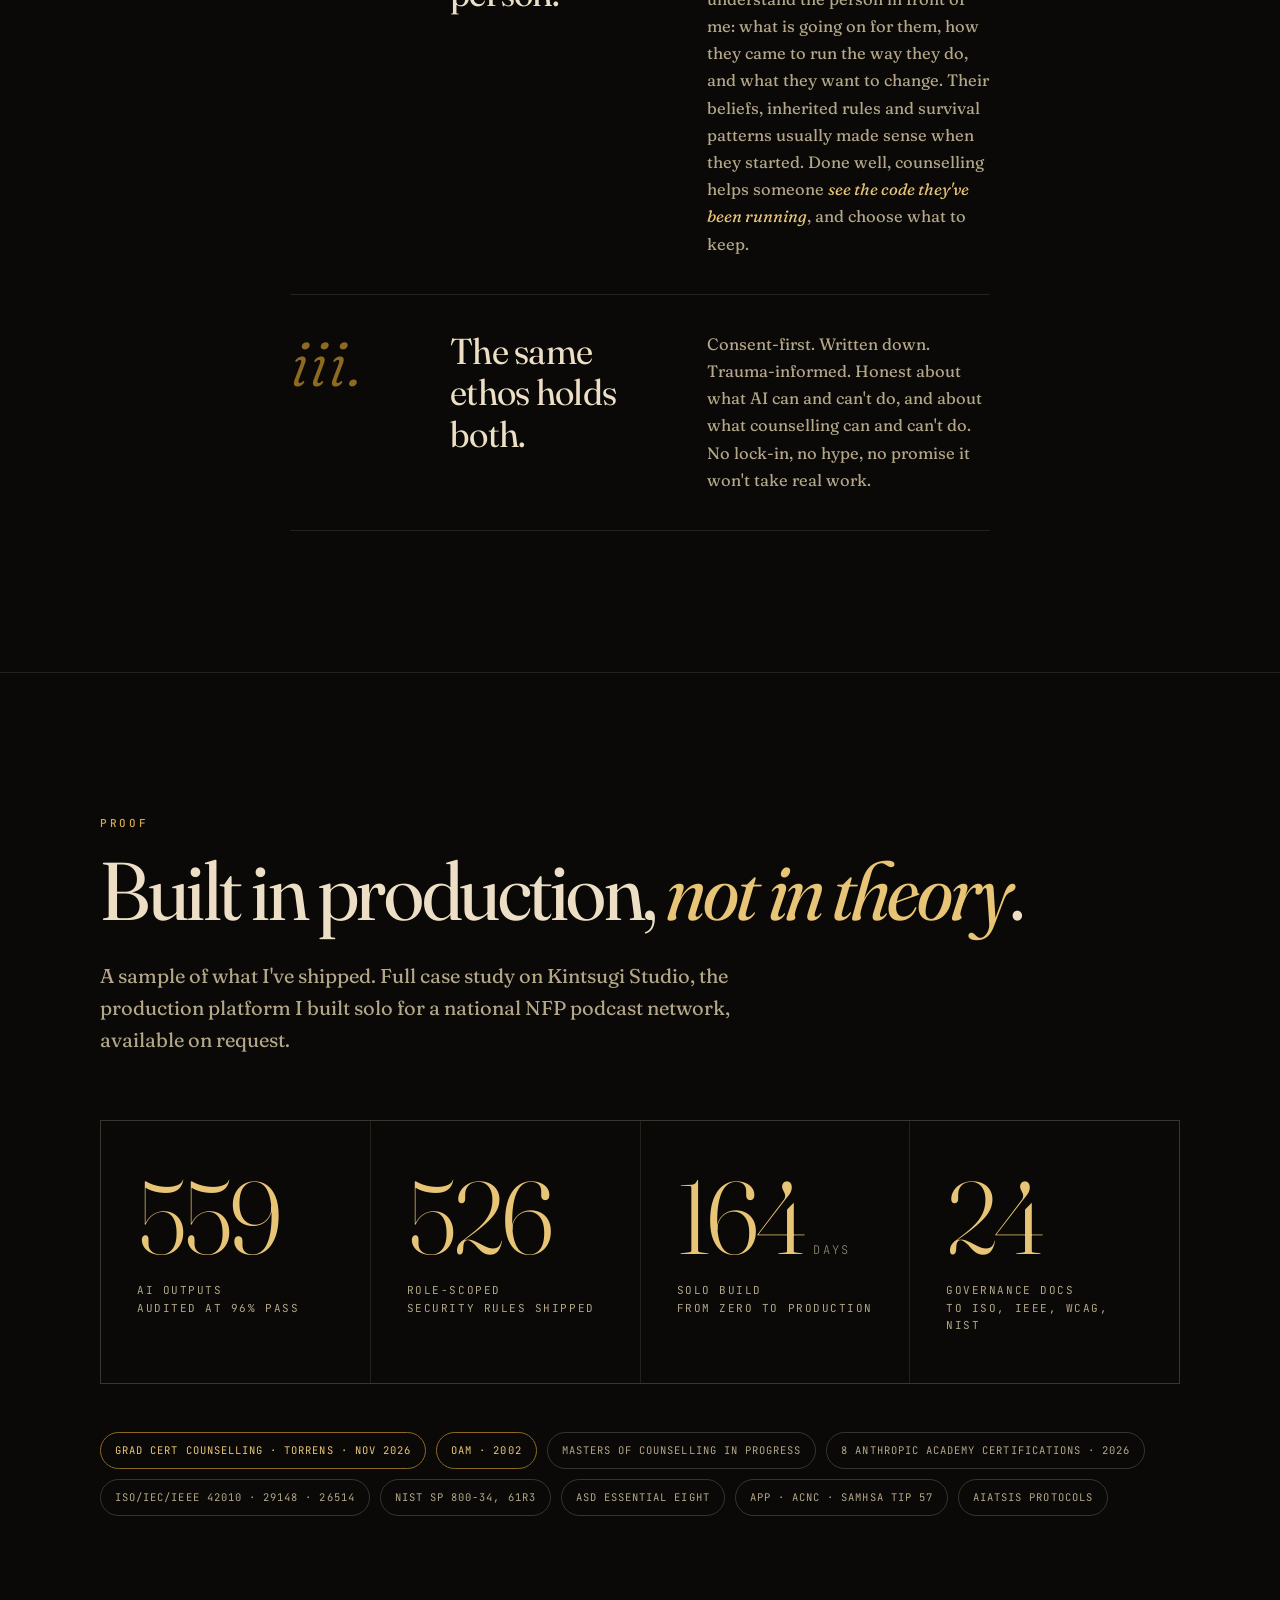
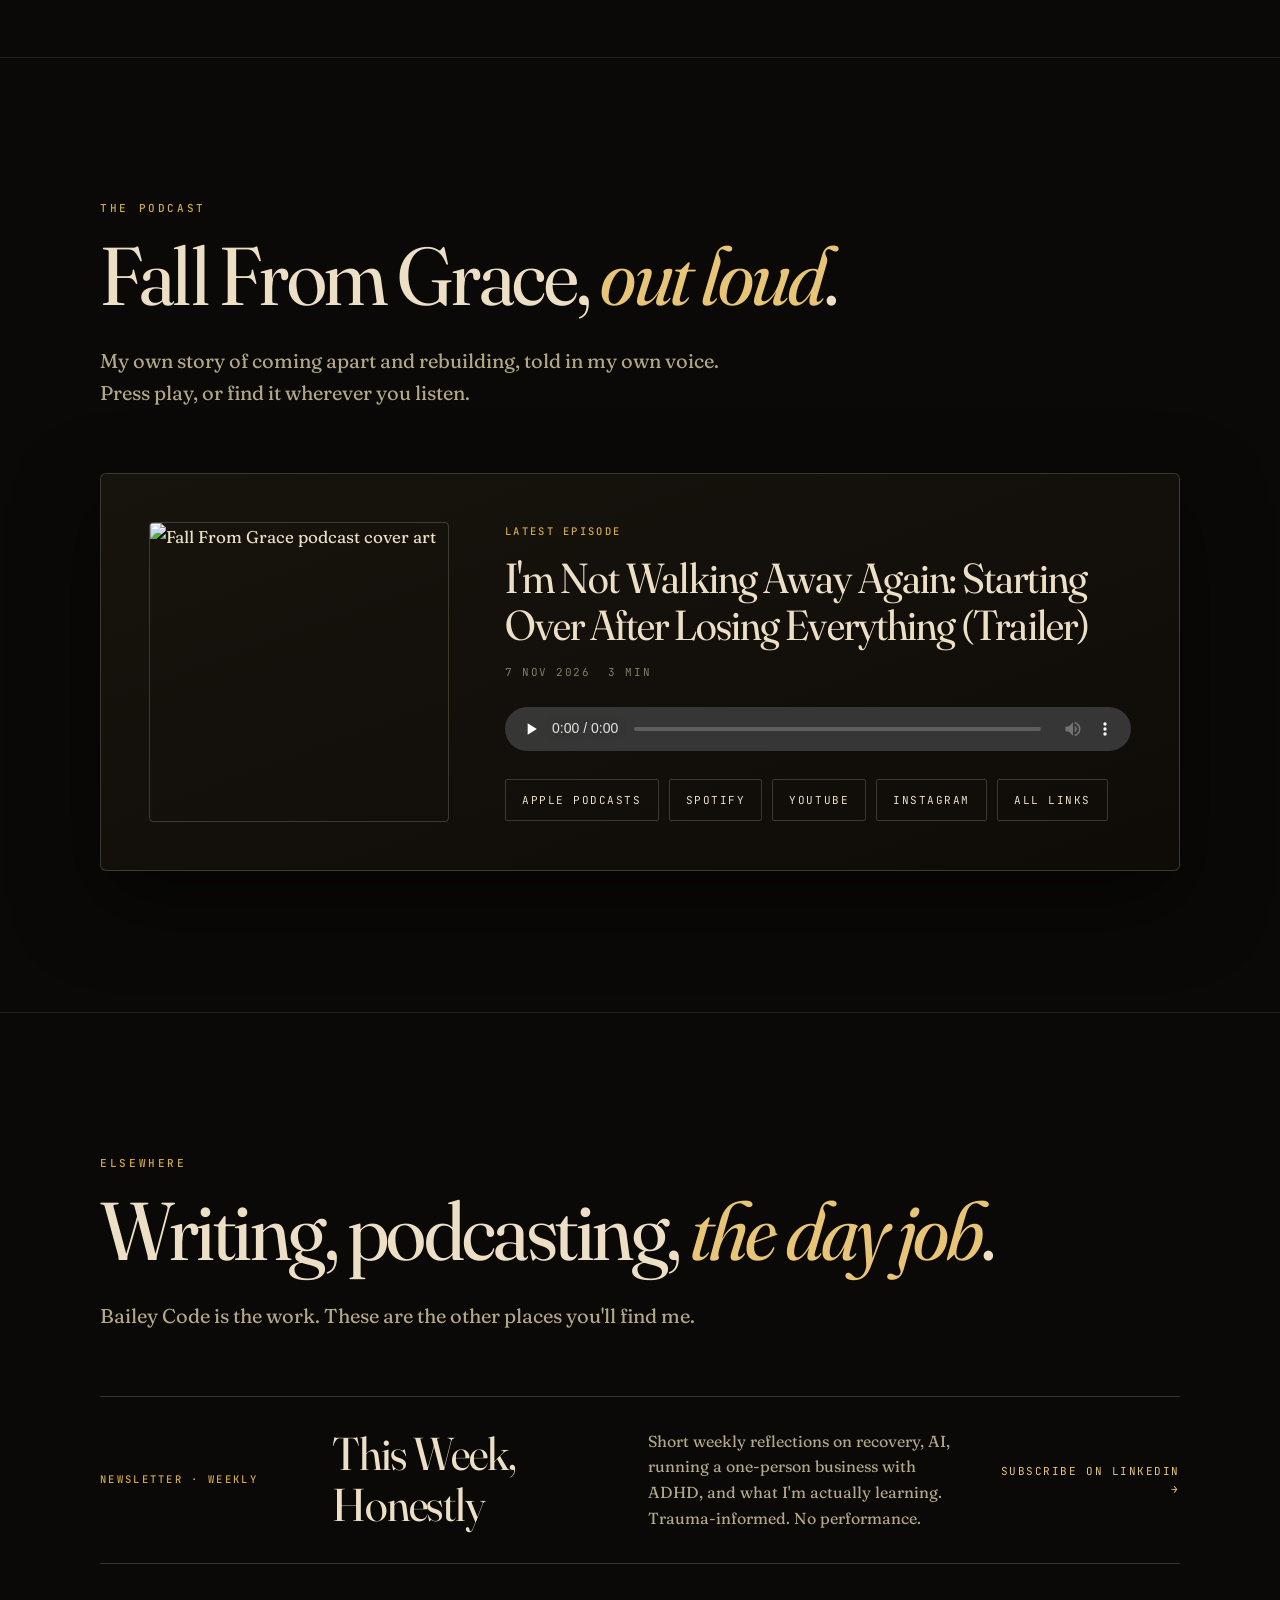
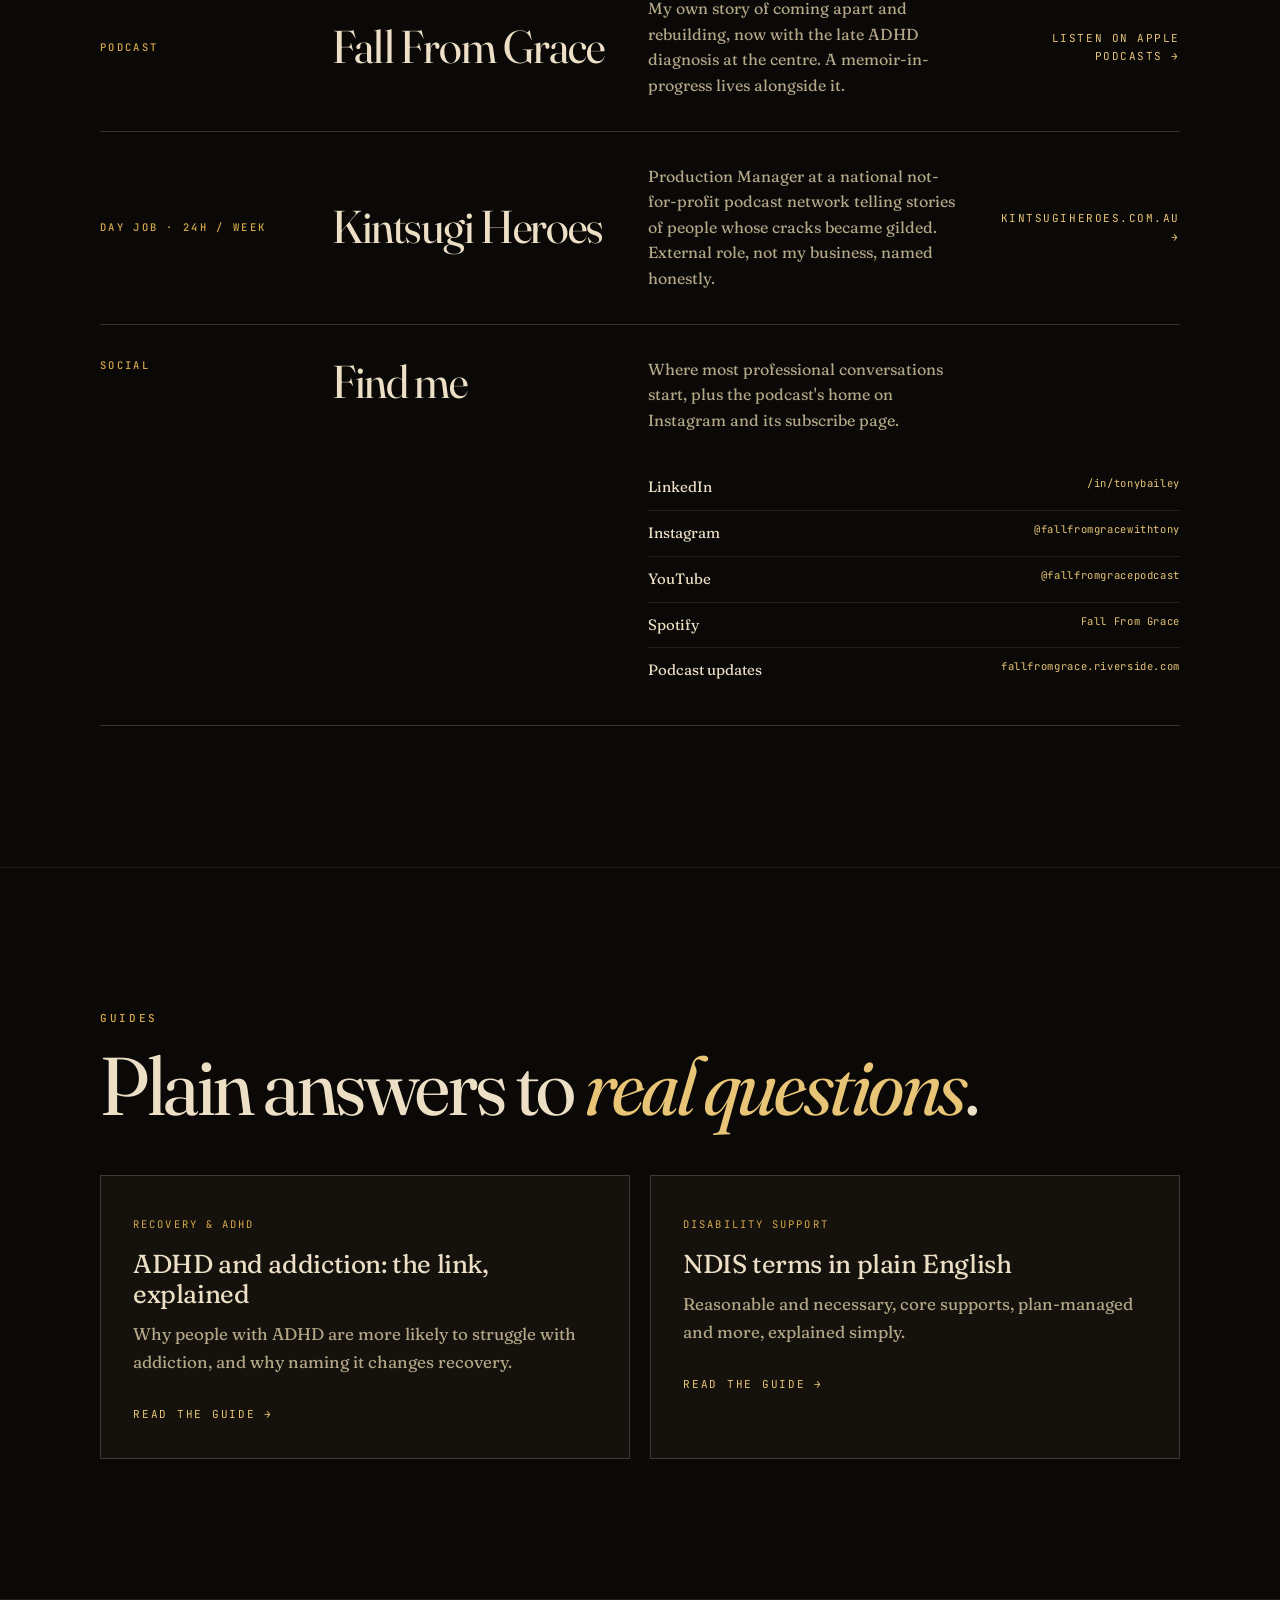
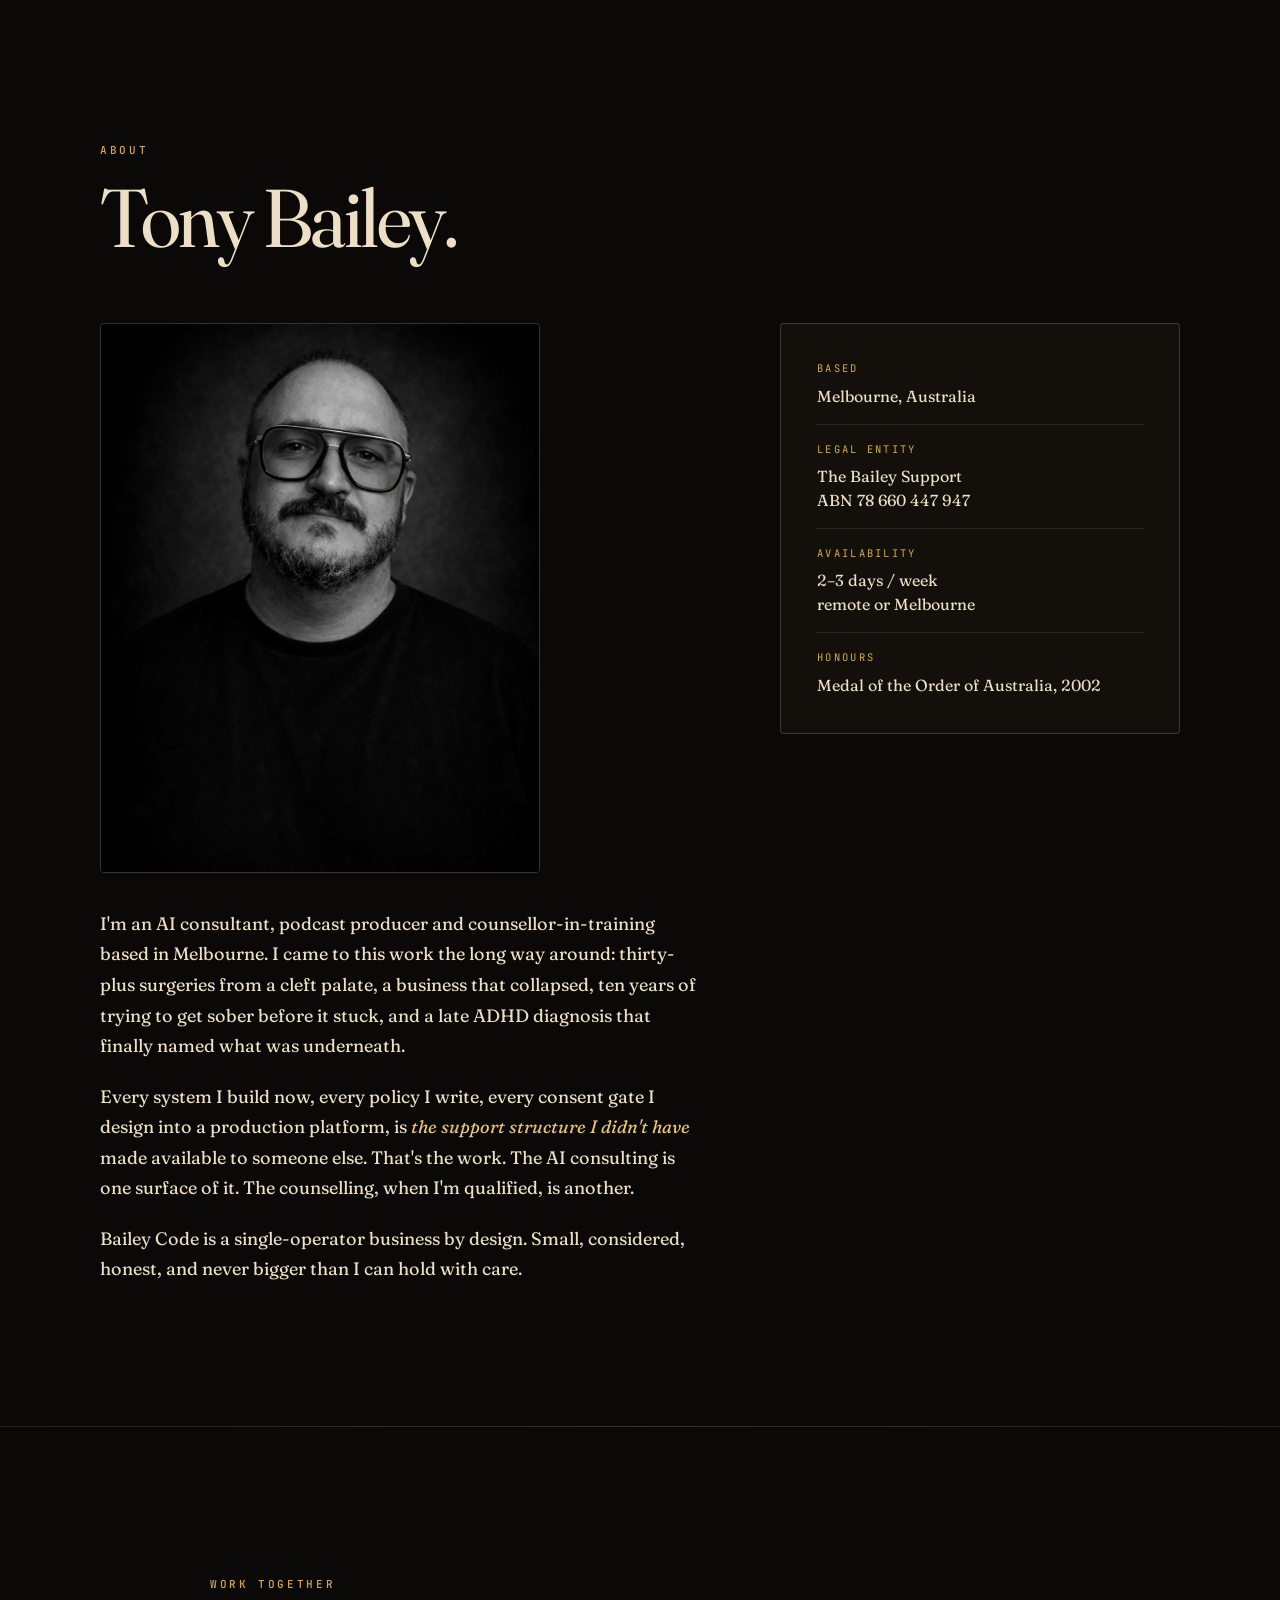
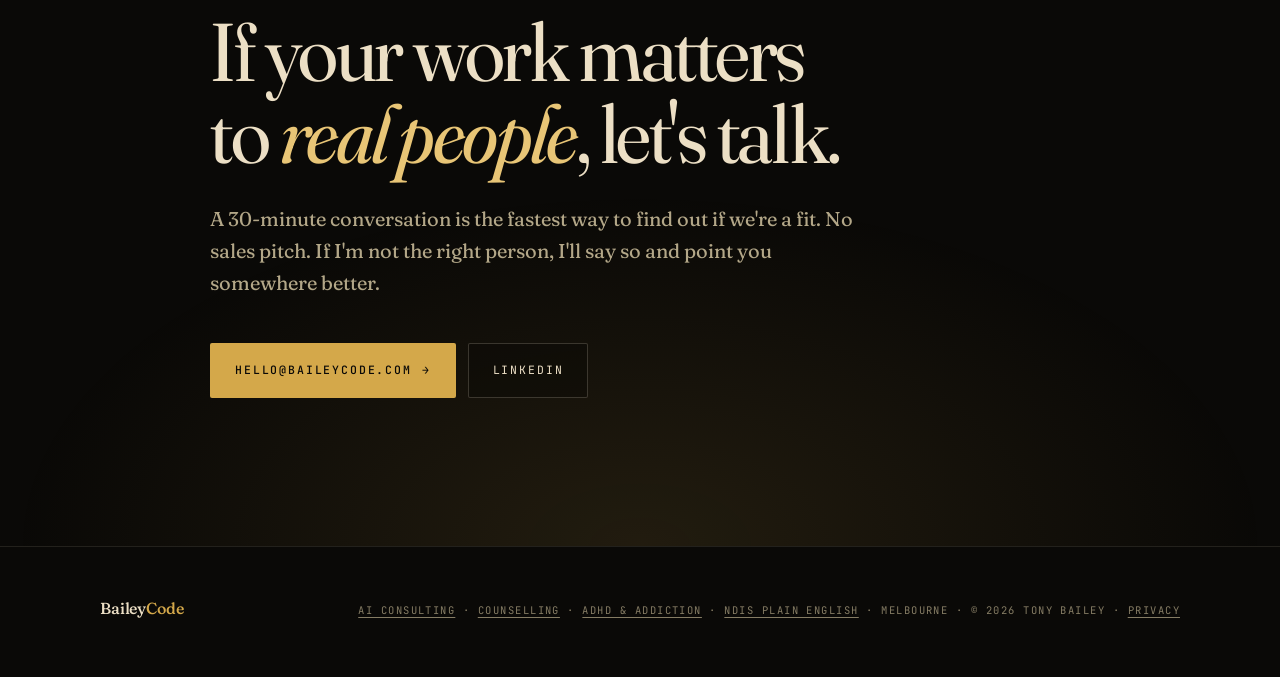
==== commit 2d7a2a9e: "Split AI consulting and counselling into separate pages; add guides, schema, llms.txt, sitemap Co-Au" ====
--- a/index.html
+++ b/index.html
@@ -3,11 +3,11 @@
 <head>
 <meta charset="utf-8">
 <meta name="viewport" content="width=device-width, initial-scale=1, viewport-fit=cover">
-<title>Bailey Code</title>
-<meta name="description" content="AI consulting and counselling for human services. Trauma-informed, honestly built. Melbourne.">
+<title>Bailey Code | AI Consulting for Human Services &amp; Counselling</title>
+<meta name="description" content="Bailey Code: AI consulting for human services, and counselling, from Tony Bailey in Melbourne. Two practices, one idea: understand the code someone is running, then change it with eyes open.">
 <link rel="canonical" href="https://baileycode.com/">
-<meta property="og:title" content="Bailey Code">
-<meta property="og:description" content="Figuring out the code to finding you. AI consulting and counselling for human services.">
+<meta property="og:title" content="Bailey Code | AI Consulting for Human Services &amp; Counselling">
+<meta property="og:description" content="Figuring out the code to finding you. AI consulting for human services, and counselling. Melbourne.">
 <meta property="og:type" content="website">
 <meta property="og:url" content="https://baileycode.com/">
 <meta name="theme-color" content="#0d0b08">
@@ -24,6 +24,7 @@
 <script>document.documentElement.classList.add("js")</script>
 <link rel="preload" as="image" href="/tony.jpg">
 <link rel="stylesheet" href="/styles.css">
+<script type="application/ld+json">{"@context": "https://schema.org", "@graph": [{"@type": "ProfessionalService", "@id": "https://baileycode.com/#org", "name": "Bailey Code", "url": "https://baileycode.com/", "logo": "https://baileycode.com/favicon.svg", "image": "https://baileycode.com/og.jpg", "description": "AI consulting for human services, and counselling and coaching, based in Melbourne, Australia.", "slogan": "Figuring out the code to finding you.", "founder": {"@id": "https://baileycode.com/#tony"}, "areaServed": {"@type": "Country", "name": "Australia"}, "address": {"@type": "PostalAddress", "addressLocality": "Melbourne", "addressRegion": "VIC", "addressCountry": "AU"}, "email": "hello@baileycode.com", "sameAs": ["https://www.linkedin.com/in/tonybailey", "https://podcasts.apple.com/au/podcast/fall-from-grace/id6832000792", "https://open.spotify.com/show/5Iu2I6HhGxleyD1yDbtA5p", "https://www.youtube.com/@fallfromgracepodcast", "https://instagram.com/fallfromgracewithtony"]}, {"@type": "Person", "@id": "https://baileycode.com/#tony", "name": "Tony Bailey", "url": "https://baileycode.com/", "image": "https://baileycode.com/tony.jpg", "jobTitle": "Founder, Bailey Code", "worksFor": {"@id": "https://baileycode.com/#org"}, "address": {"@type": "PostalAddress", "addressLocality": "Melbourne", "addressRegion": "VIC", "addressCountry": "AU"}, "sameAs": ["https://www.linkedin.com/in/tonybailey", "https://podcasts.apple.com/au/podcast/fall-from-grace/id6832000792", "https://open.spotify.com/show/5Iu2I6HhGxleyD1yDbtA5p", "https://www.youtube.com/@fallfromgracepodcast", "https://instagram.com/fallfromgracewithtony"]}, {"@type": "WebSite", "@id": "https://baileycode.com/#website", "url": "https://baileycode.com/", "name": "Bailey Code", "publisher": {"@id": "https://baileycode.com/#org"}, "inLanguage": "en-AU"}]}</script>
 </head>
 <body>
 
@@ -32,6 +33,7 @@
     <a href="#top" class="brand">Bailey<span class="mark">Code</span></a>
     <div class="navlinks">
       <a href="#services">Services</a>
+      <a href="#guides">Guides</a>
       <a href="#pattern">About</a>
       <a href="#podcast">Podcast</a>
       <a href="#contact">Contact</a>
@@ -46,13 +48,13 @@
     <div class="hero-bg"><img src="/tony.jpg" width="1024" height="1280" alt="Portrait of Tony Bailey, founder of Bailey Code, in black and white" fetchpriority="high"></div>
     <div class="hero-shade"></div>
     <div class="hero-inner">
-      <div class="hero-eyebrow">AI consulting &amp; counselling for human services</div>
+      <div class="hero-eyebrow">AI consulting for human services &middot; Counselling</div>
       <h1 class="hero-logo"><span class="l1">Bailey</span><span class="code">Code</span></h1>
       <p class="hero-tagline">Figuring out the code to finding you.</p>
-      <p class="hero-pitch">I help <strong>people and organisations in human services</strong> use AI without losing what makes them human, and I'm training to sit alongside them as a counsellor. Trauma-informed, honestly built, governed in writing. Based in Melbourne, working anywhere.</p>
+      <p class="hero-pitch">Two separate practices, one idea: everyone and every organisation runs on a code. I read it, understand what is really going on, and help you change it with your eyes open. <strong>AI consulting for human services</strong> for organisations. <strong>Counselling</strong> for the person in front of me, opening after my Masters. Melbourne, working anywhere.</p>
       <div class="hero-ctas">
-        <a href="#contact" class="btn btn-primary">Book a conversation <span class="btn-arrow">&rarr;</span></a>
-        <a href="#services" class="btn btn-secondary">See the work</a>
+        <a href="/ai-consulting" class="btn btn-primary">AI consulting <span class="btn-arrow">&rarr;</span></a>
+        <a href="/counselling" class="btn btn-secondary">Counselling</a>
       </div>
     </div>
     <a href="#services" class="scroll-cue" aria-label="Scroll to services"><span>Scroll</span><i></i></a>
@@ -68,8 +70,8 @@
   <section id="services">
     <div class="col-wide">
       <p data-reveal class="sec-eyebrow">Services</p>
-      <h2 data-reveal class="sec-head">Two ways in, <em>one ethos</em>.</h2>
-      <p data-reveal class="sec-intro">Whether the work is decoding a system or decoding a person, the same values apply: <strong>trauma-informed, consent-first, written down so it holds without me</strong>.</p>
+      <h2 data-reveal class="sec-head">Two practices, <em>one idea</em>.</h2>
+      <p data-reveal class="sec-intro">They are separate services for different people. Whether the work is decoding a system or understanding a person, the same values apply: <strong>trauma-informed, consent-first, written down so it holds without me</strong>.</p>
 
       <div class="services">
 
@@ -88,7 +90,7 @@
           </ul>
           <div class="svc-foot">
             <span class="svc-status open">Taking new clients</span>
-            <a href="#contact" class="svc-cta">Start a conversation &rarr;</a>
+            <a href="/ai-consulting" class="svc-cta">AI consulting &rarr;</a>
           </div>
         </article>
 
@@ -107,7 +109,7 @@
           </ul>
           <div class="svc-foot">
             <span class="svc-status">In preparation</span>
-            <a href="#contact" class="svc-cta">Join the waitlist &rarr;</a>
+            <a href="/counselling" class="svc-cta">Counselling &rarr;</a>
           </div>
         </article>
 
@@ -129,8 +131,8 @@
   <section id="pattern" class="pattern">
     <div class="col">
       <p data-reveal class="sec-eyebrow">The pattern</p>
-      <h2 data-reveal class="sec-head">Why one brand holds <em>both services</em>.</h2>
-      <p data-reveal class="sec-intro">The AI work and the counselling work look different on the outside. Underneath they're the same thing: helping someone, or some organisation, figure out the code they're actually running on, so they can change it with their eyes open.</p>
+      <h2 data-reveal class="sec-head">Why it's called <em>Bailey Code</em>.</h2>
+      <p data-reveal class="sec-intro">The two services look different on the outside. Underneath they rest on the same idea: everyone, and every organisation, runs on a code, the beliefs, rules and patterns nobody chose on purpose. My work is to understand it, name it plainly, and help you decide what to keep.</p>
 
       <div class="pattern-grid">
         <div data-reveal class="pattern-item">
@@ -141,7 +143,7 @@
         <div data-reveal class="pattern-item">
           <div class="pattern-num">ii.</div>
           <h4>Decode the person.</h4>
-          <p>Counselling is the same work on a smaller scale. The person is the system. Their beliefs, their inherited rules, their survival patterns, the story they were handed about themselves. Done well, counselling helps someone <em>see the code they've been running</em>, and choose what to keep.</p>
+          <p>As a counsellor, I'm not here to fix you or hand you a script. I'm here to understand the person in front of me: what is going on for them, how they came to run the way they do, and what they want to change. Their beliefs, inherited rules and survival patterns usually made sense when they started. Done well, counselling helps someone <em>see the code they've been running</em>, and choose what to keep.</p>
         </div>
         <div data-reveal class="pattern-item">
           <div class="pattern-num">iii.</div>
@@ -261,6 +263,17 @@
     </div>
   </section>
 
+  <section id="guides">
+    <div class="col-wide">
+      <p data-reveal class="sec-eyebrow">Guides</p>
+      <h2 data-reveal class="sec-head">Plain answers to <em>real questions</em>.</h2>
+      <div class="guide-grid">
+        <a data-reveal class="guide" href="/adhd-and-addiction"><span class="g-tag">Recovery &amp; ADHD</span><h3>ADHD and addiction: the link, explained</h3><p>Why people with ADHD are more likely to struggle with addiction, and why naming it changes recovery.</p><span class="g-go">Read the guide &rarr;</span></a>
+        <a data-reveal class="guide" href="/ndis-plain-english"><span class="g-tag">Disability support</span><h3>NDIS terms in plain English</h3><p>Reasonable and necessary, core supports, plan-managed and more, explained simply.</p><span class="g-go">Read the guide &rarr;</span></a>
+      </div>
+    </div>
+  </section>
+
   <section>
     <div class="col-wide">
       <p data-reveal class="sec-eyebrow">About</p>
@@ -314,7 +327,7 @@
 <footer>
   <div class="col-wide footer-inner">
     <div class="footer-brand">Bailey<span class="mark">Code</span></div>
-    <div class="footer-meta">Melbourne &middot; &copy; 2026 Tony Bailey &middot; <a href="/privacy">Privacy</a></div>
+    <div class="footer-meta"><a href="/ai-consulting">AI consulting</a> &middot; <a href="/counselling">Counselling</a> &middot; <a href="/adhd-and-addiction">ADHD &amp; addiction</a> &middot; <a href="/ndis-plain-english">NDIS plain English</a> &middot; Melbourne &middot; &copy; 2026 Tony Bailey &middot; <a href="/privacy">Privacy</a></div>
   </div>
 </footer>
 
--- a/styles.css
+++ b/styles.css
@@ -199,3 +199,50 @@
 .pod-links a{display:inline-block;font-family:var(--mono);font-size:11px;letter-spacing:.14em;text-transform:uppercase;padding:11px 16px;border:1px solid var(--rule-strong);border-radius:2px;color:var(--ink);transition:border-color .2s,color .2s,background .2s}
 .pod-links a:hover{border-color:var(--gold);color:var(--gold-soft);background:rgba(212,168,74,.07)}
 @media(min-width:860px){.pod{grid-template-columns:300px 1fr;gap:56px;align-items:center}}
+
+/* inner pages */
+.page .navbar{background:rgba(10,9,7,.82);backdrop-filter:blur(14px);-webkit-backdrop-filter:blur(14px);border-bottom-color:var(--rule)}
+.page-hero{padding-top:clamp(130px,16vw,190px);padding-bottom:clamp(40px,6vw,72px)}
+.page-hero .sec-head{font-size:clamp(38px,6vw,78px)}
+.page-hero .lead{max-width:640px}
+.crumbs{font-family:var(--mono);font-size:10.5px;letter-spacing:.16em;text-transform:uppercase;color:var(--ink-dim);margin:0 0 28px}
+.crumbs a:hover{color:var(--gold-soft)}
+.prose-sec{padding-top:clamp(40px,6vw,72px);padding-bottom:clamp(60px,9vw,110px);border-top:1px solid var(--rule)}
+.prose h2{font-weight:400;font-variation-settings:"opsz" 72,"SOFT" 30;font-size:clamp(26px,3.4vw,38px);line-height:1.12;letter-spacing:-0.02em;margin:56px 0 16px;color:var(--ink);text-wrap:balance}
+.prose h2:first-child{margin-top:0}
+.prose p,.prose li{color:var(--ink-soft);font-size:18px;line-height:1.7}
+.prose p{margin:0 0 18px}
+.prose strong{color:var(--ink);font-weight:500}
+.prose em{color:var(--gold-soft)}
+.prose a{color:var(--gold-soft);text-decoration:underline;text-underline-offset:3px;text-decoration-color:var(--gold-deep)}
+.prose a:hover{color:var(--gold)}
+.prose ul,.prose ol{padding:0;margin:0 0 18px;list-style:none}
+.prose .check li{position:relative;padding:12px 0 12px 28px;border-top:1px solid var(--rule)}
+.prose .check li:last-child{border-bottom:1px solid var(--rule)}
+.prose .check li::before{content:"";position:absolute;left:2px;top:23px;width:9px;height:9px;border:1px solid var(--gold);transform:rotate(45deg)}
+.prose .steps{counter-reset:s}
+.prose .steps li{counter-increment:s;position:relative;padding:14px 0 14px 48px;border-top:1px solid var(--rule)}
+.prose .steps li:last-child{border-bottom:1px solid var(--rule)}
+.prose .steps li::before{content:counter(s);position:absolute;left:0;top:14px;font-family:var(--mono);font-size:12px;color:var(--gold);letter-spacing:.1em;width:30px}
+.callout{padding:22px 24px;border:1px solid var(--rule-strong);border-left:2px solid var(--gold);background:var(--bg-card);color:var(--ink-soft)}
+.note{font-size:14px !important;color:var(--ink-dim) !important;margin-top:40px !important;border-top:1px solid var(--rule);padding-top:20px}
+.also{margin-top:40px !important}
+.faq details{border-top:1px solid var(--rule);padding:4px 0}
+.faq details:last-child{border-bottom:1px solid var(--rule)}
+.faq summary{cursor:pointer;list-style:none;padding:16px 36px 16px 0;position:relative;font-size:19px;color:var(--ink)}
+.faq summary::-webkit-details-marker{display:none}
+.faq summary::after{content:"+";position:absolute;right:4px;top:14px;font-family:var(--mono);color:var(--gold);font-size:20px}
+.faq details[open] summary::after{content:"\2212"}
+.faq details p{padding:0 0 18px;margin:0}
+.glossary div{padding:16px 0;border-top:1px solid var(--rule)}
+.glossary div:last-child{border-bottom:1px solid var(--rule)}
+.glossary dt{color:var(--gold-soft);font-weight:500;font-size:19px}
+.glossary dd{margin:6px 0 0;color:var(--ink-soft);font-size:17px;line-height:1.65}
+.guide-grid{display:grid;gap:20px;margin-top:48px}
+@media(min-width:760px){.guide-grid{grid-template-columns:1fr 1fr}}
+.guide{display:block;padding:32px;border:1px solid var(--rule-strong);background:var(--bg-card);transition:border-color .25s,transform .25s}
+.guide:hover{border-color:var(--gold);transform:translateY(-3px)}
+.guide .g-tag{font-family:var(--mono);font-size:10.5px;letter-spacing:.2em;text-transform:uppercase;color:var(--gold)}
+.guide h3{margin:14px 0 10px;font-weight:400;font-size:26px;line-height:1.15;letter-spacing:-0.015em}
+.guide p{margin:0 0 22px;color:var(--ink-soft)}
+.guide .g-go{font-family:var(--mono);font-size:11px;letter-spacing:.16em;text-transform:uppercase;color:var(--gold-soft)}
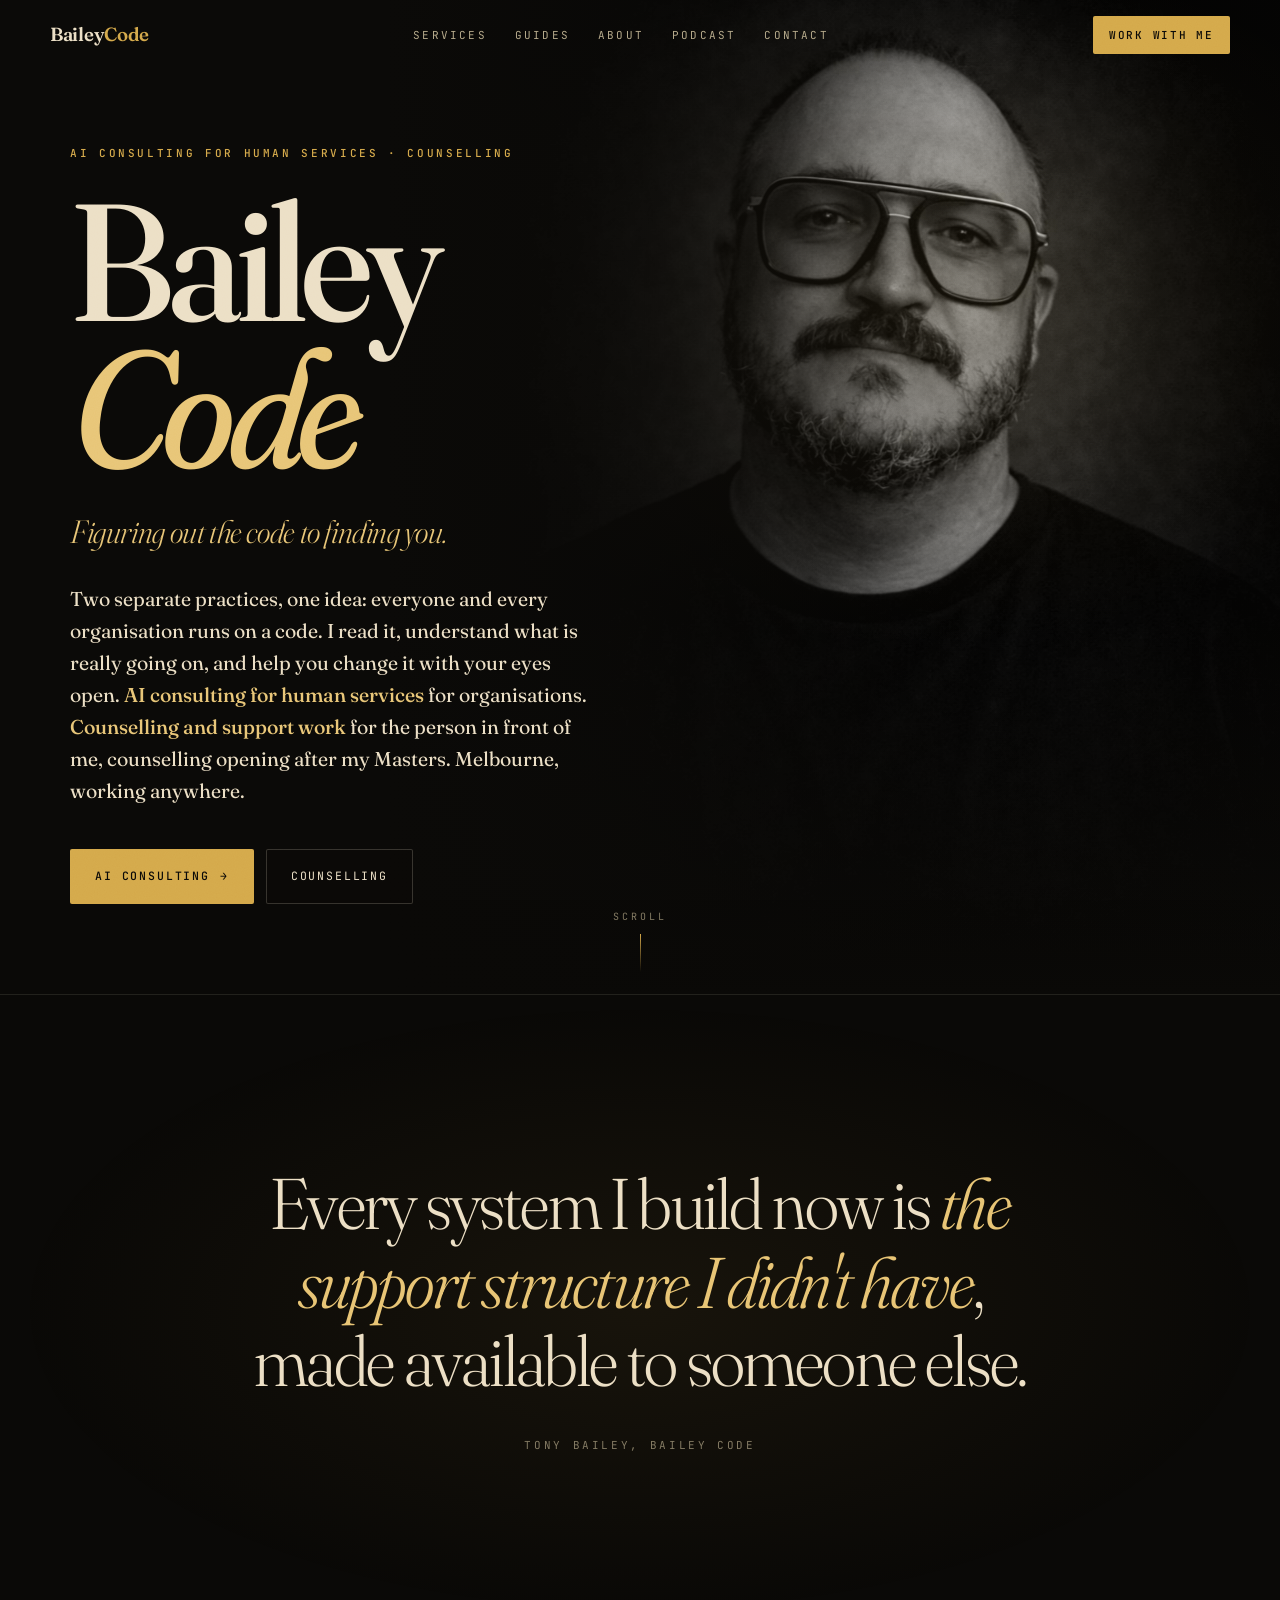
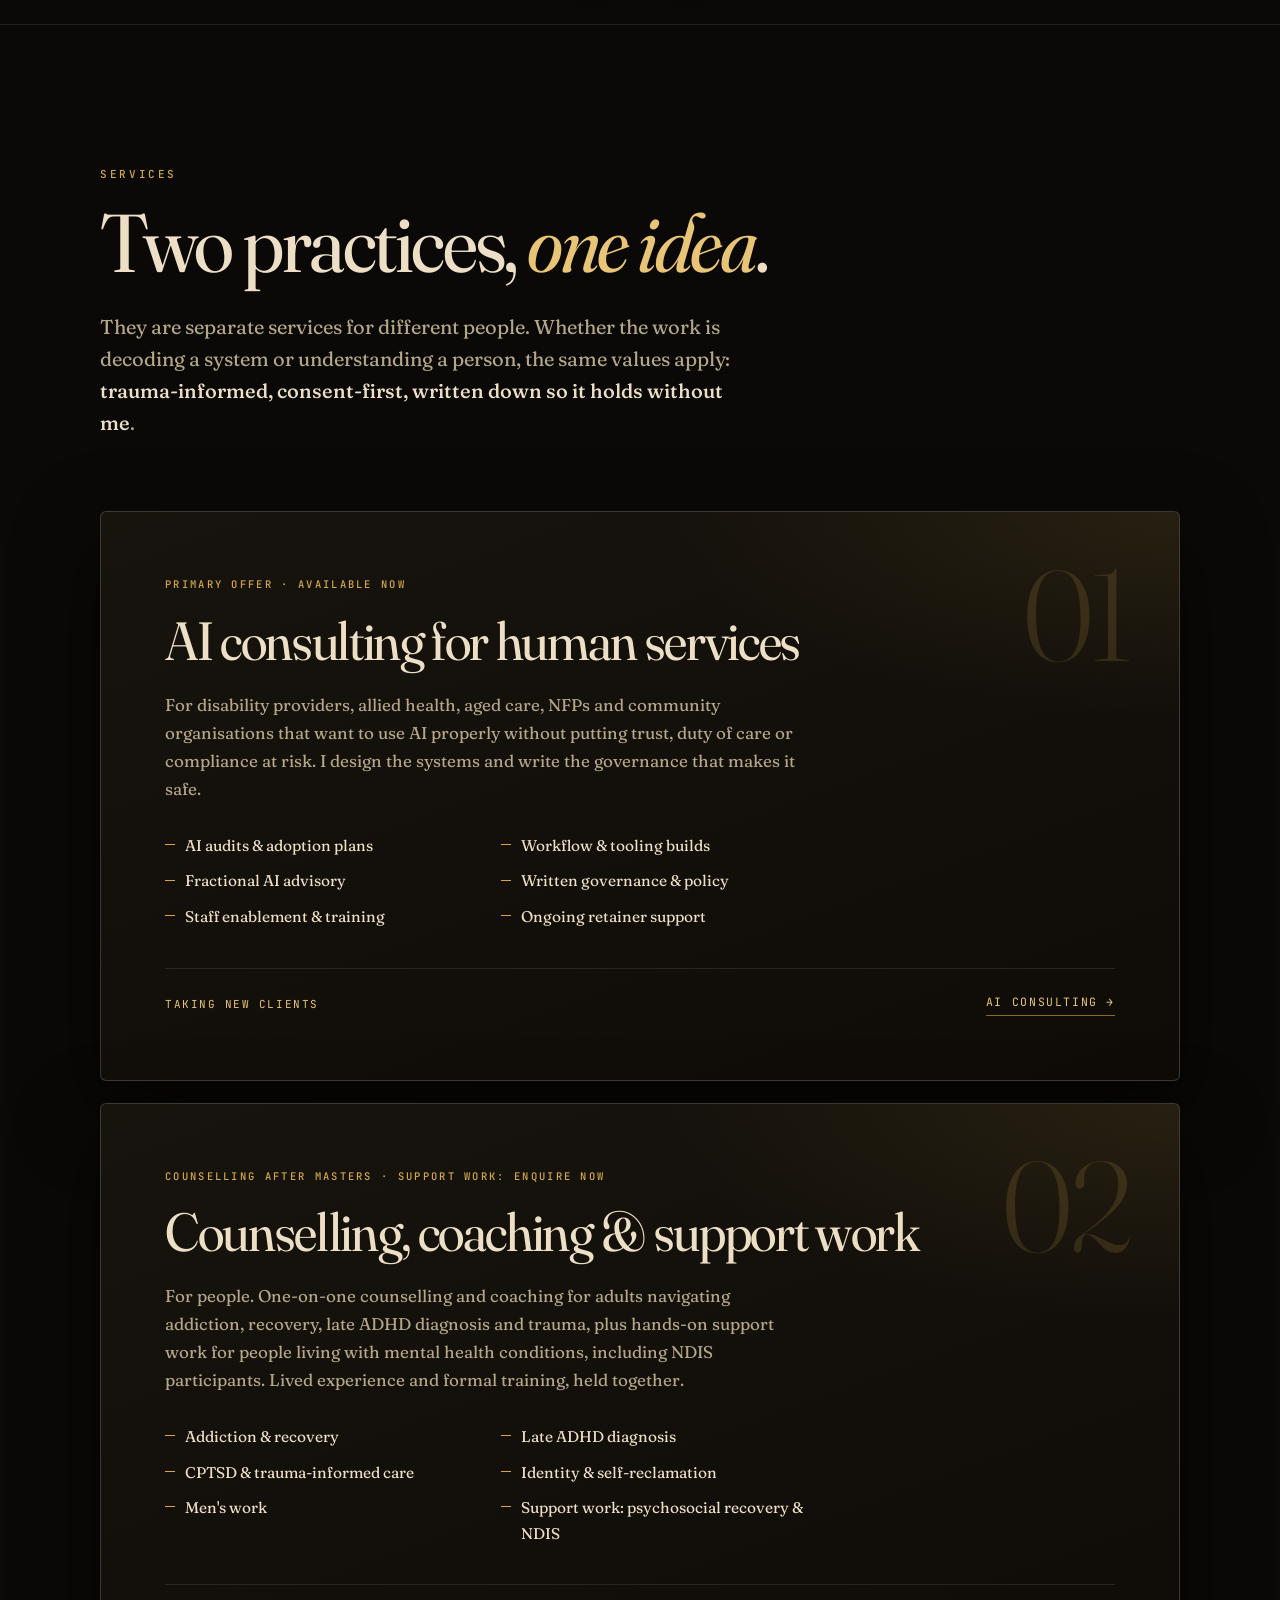
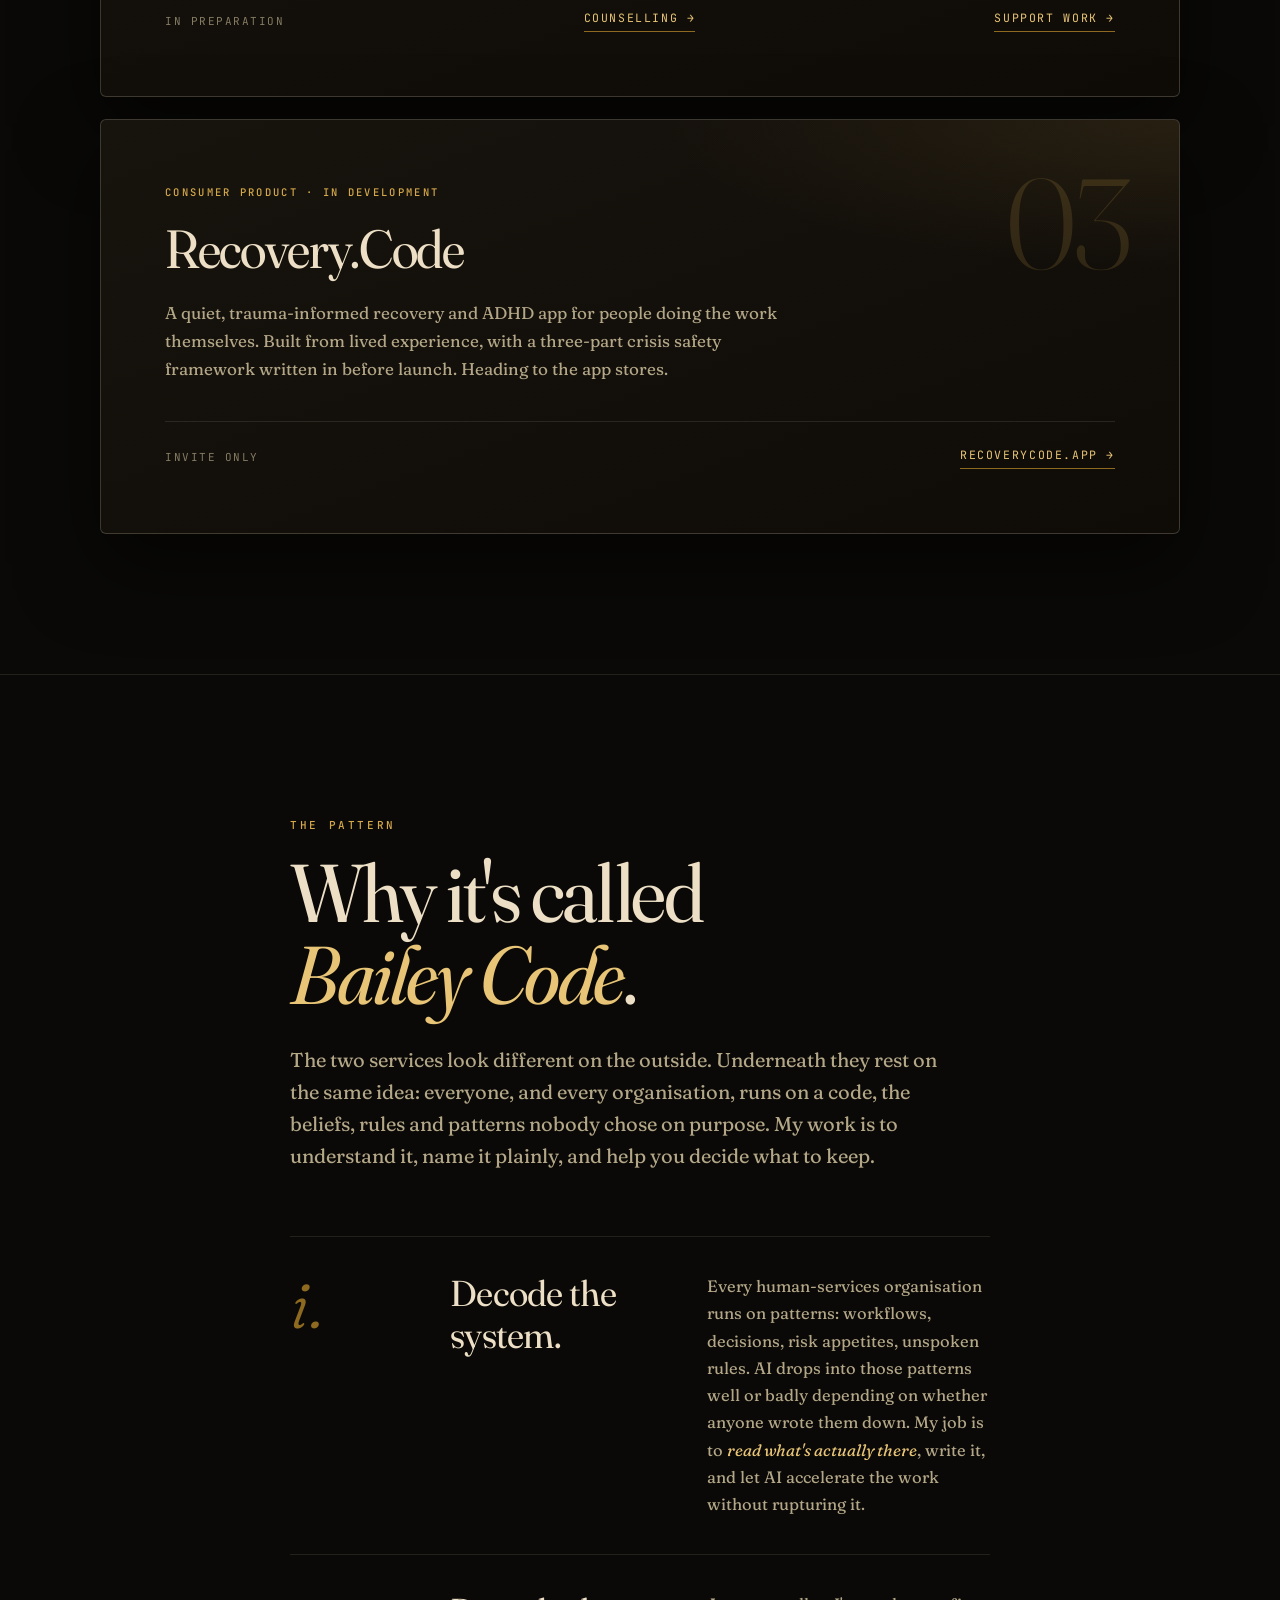
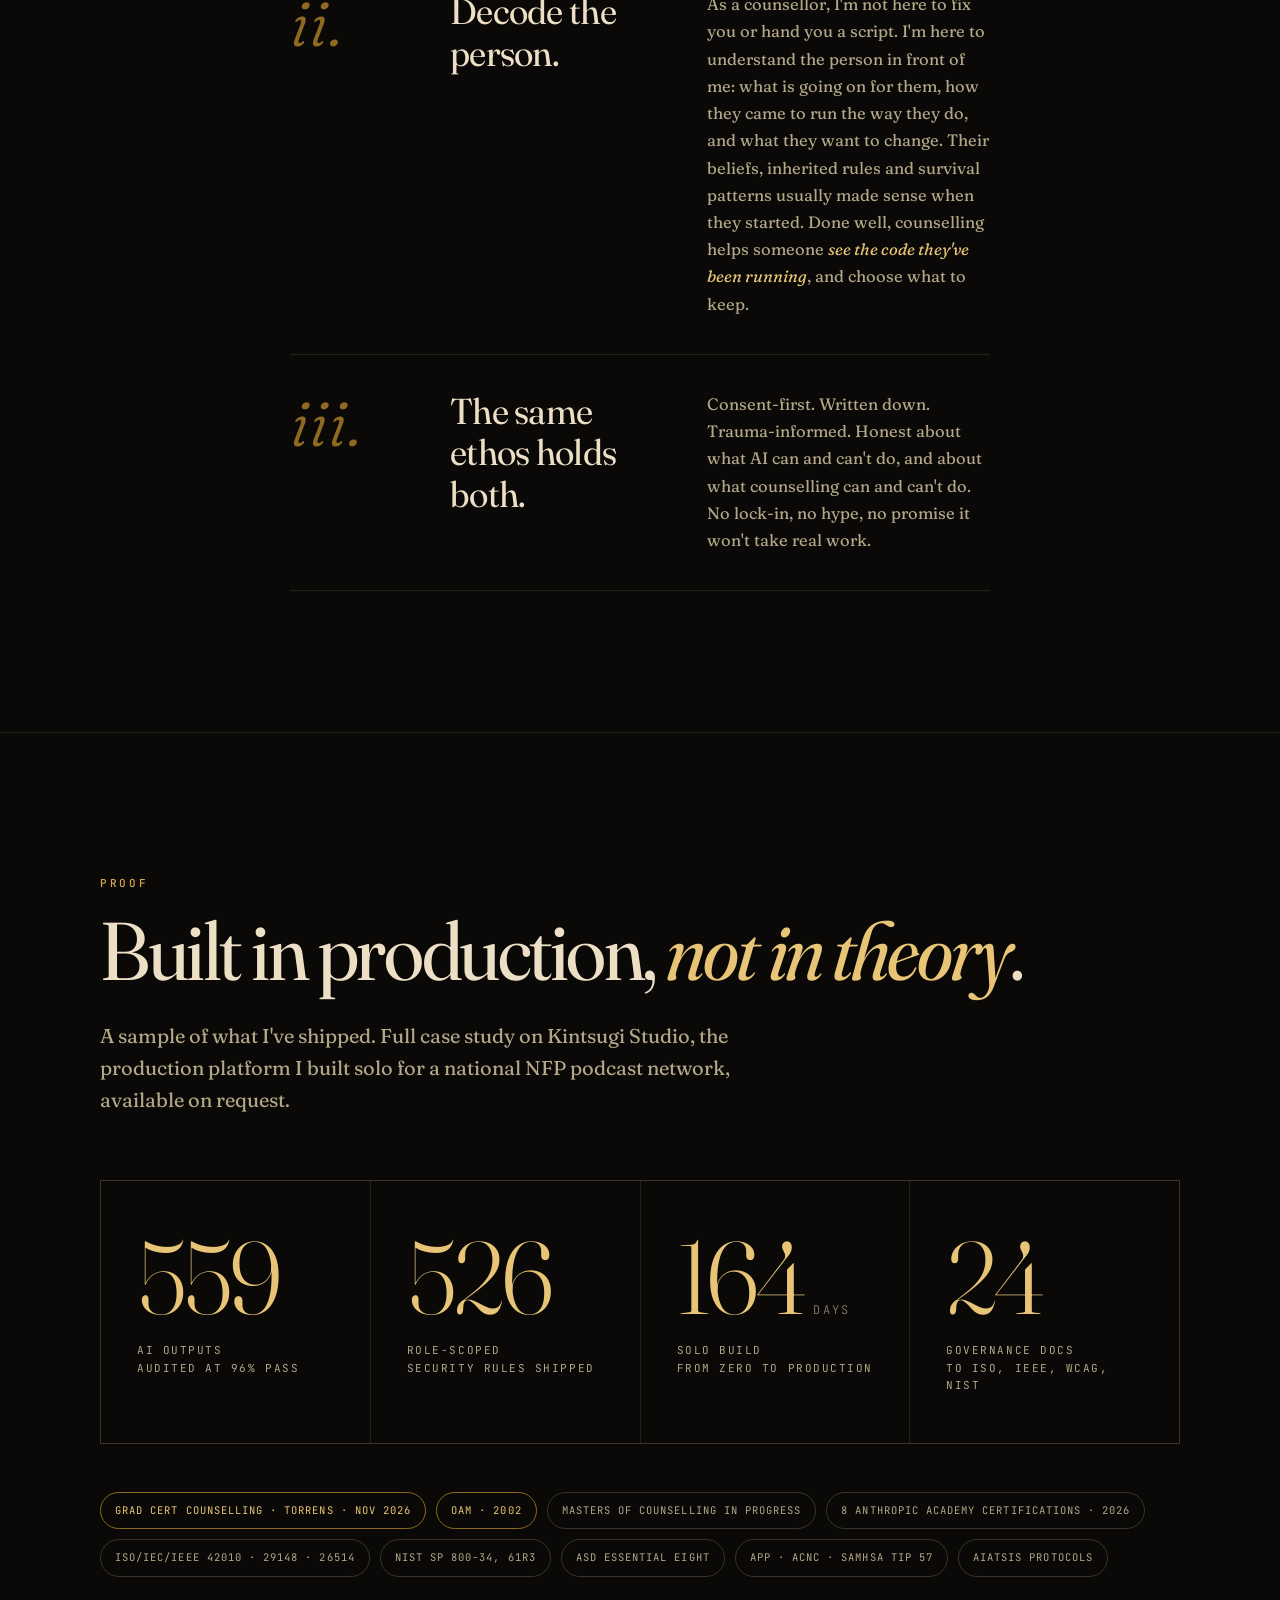
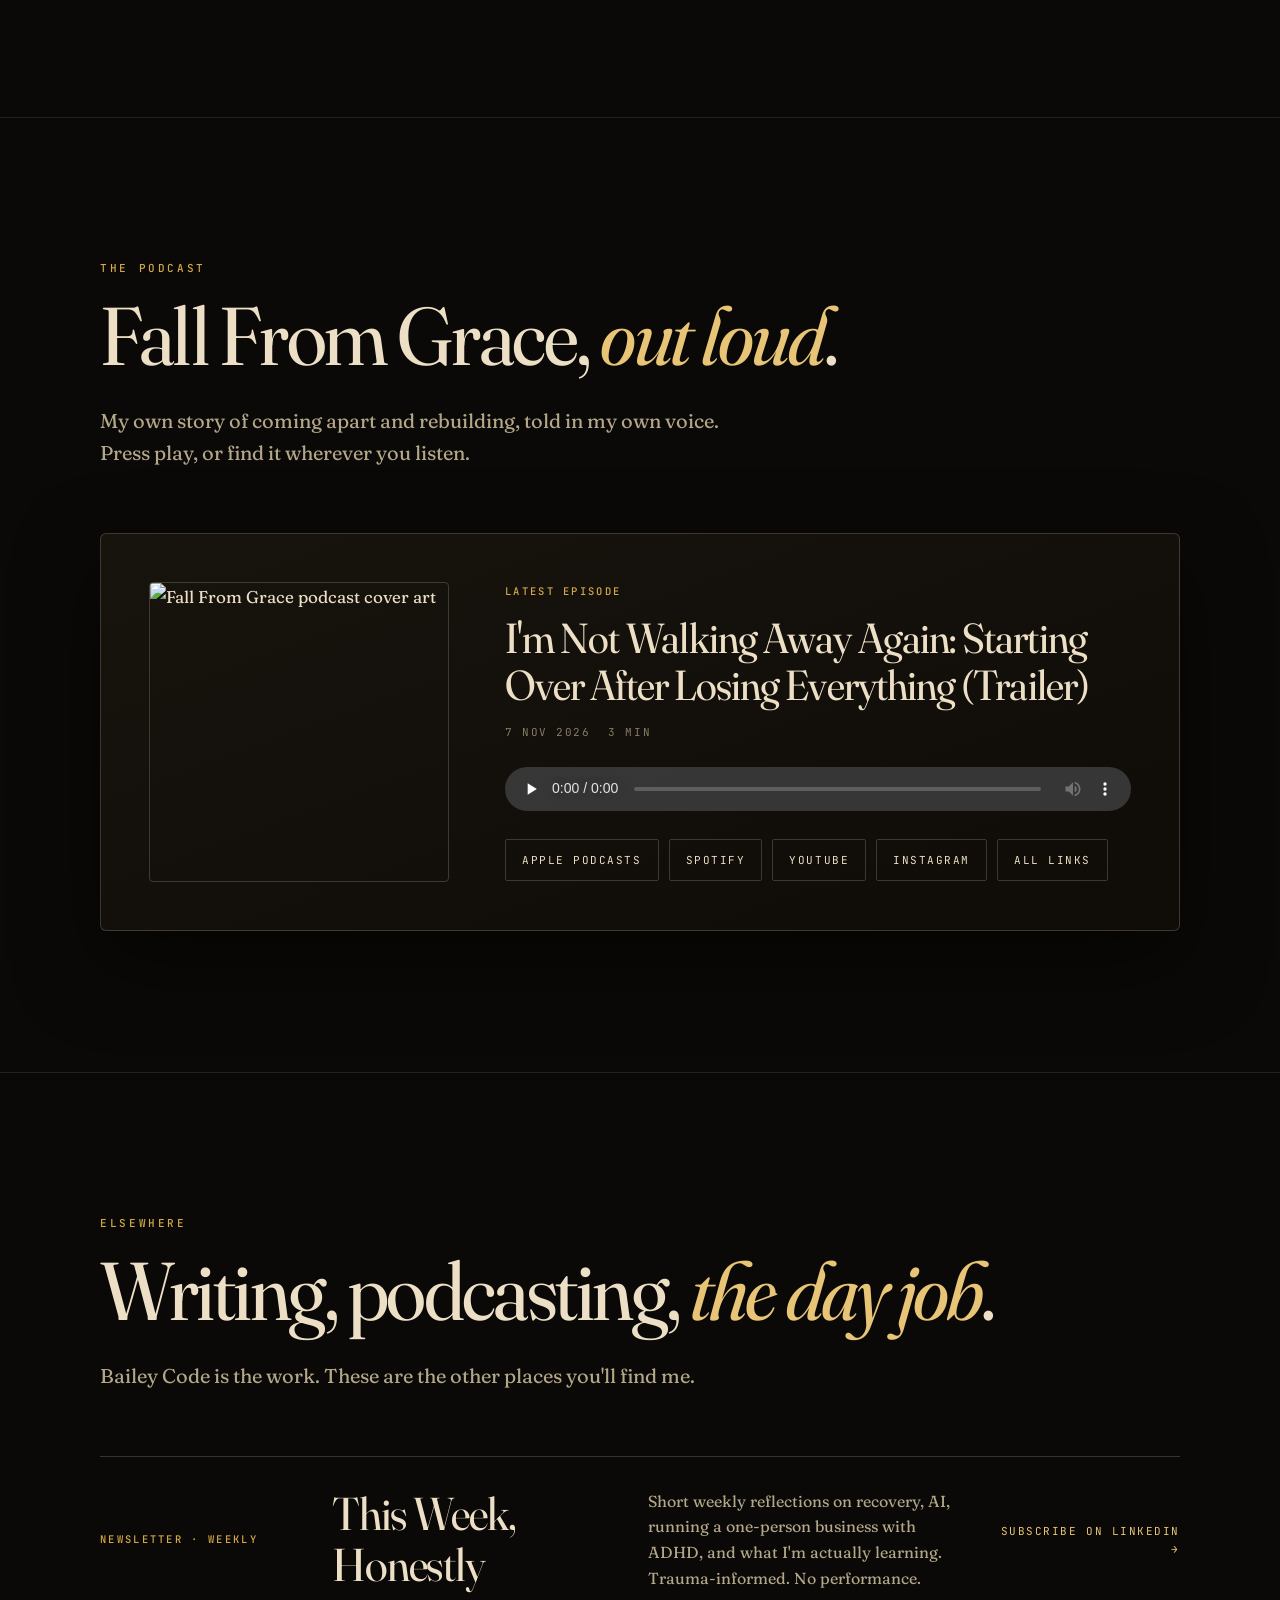
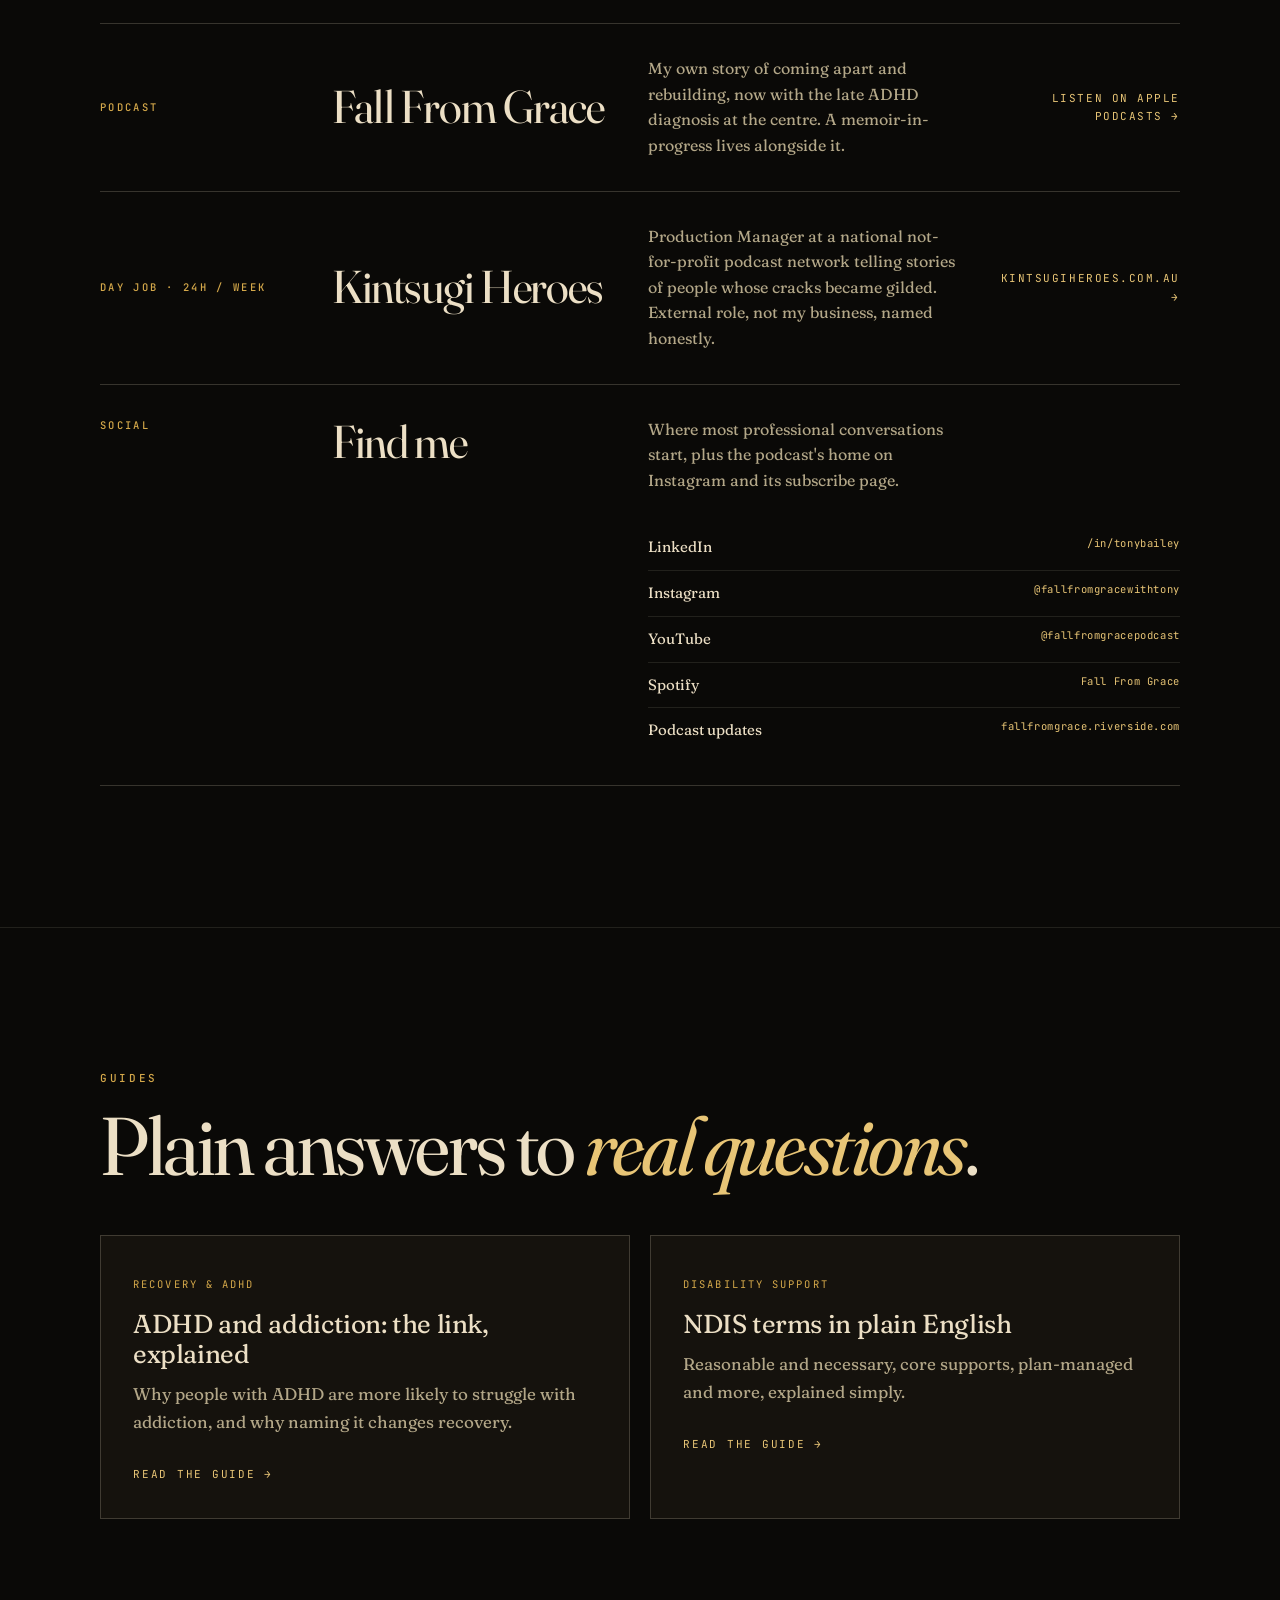
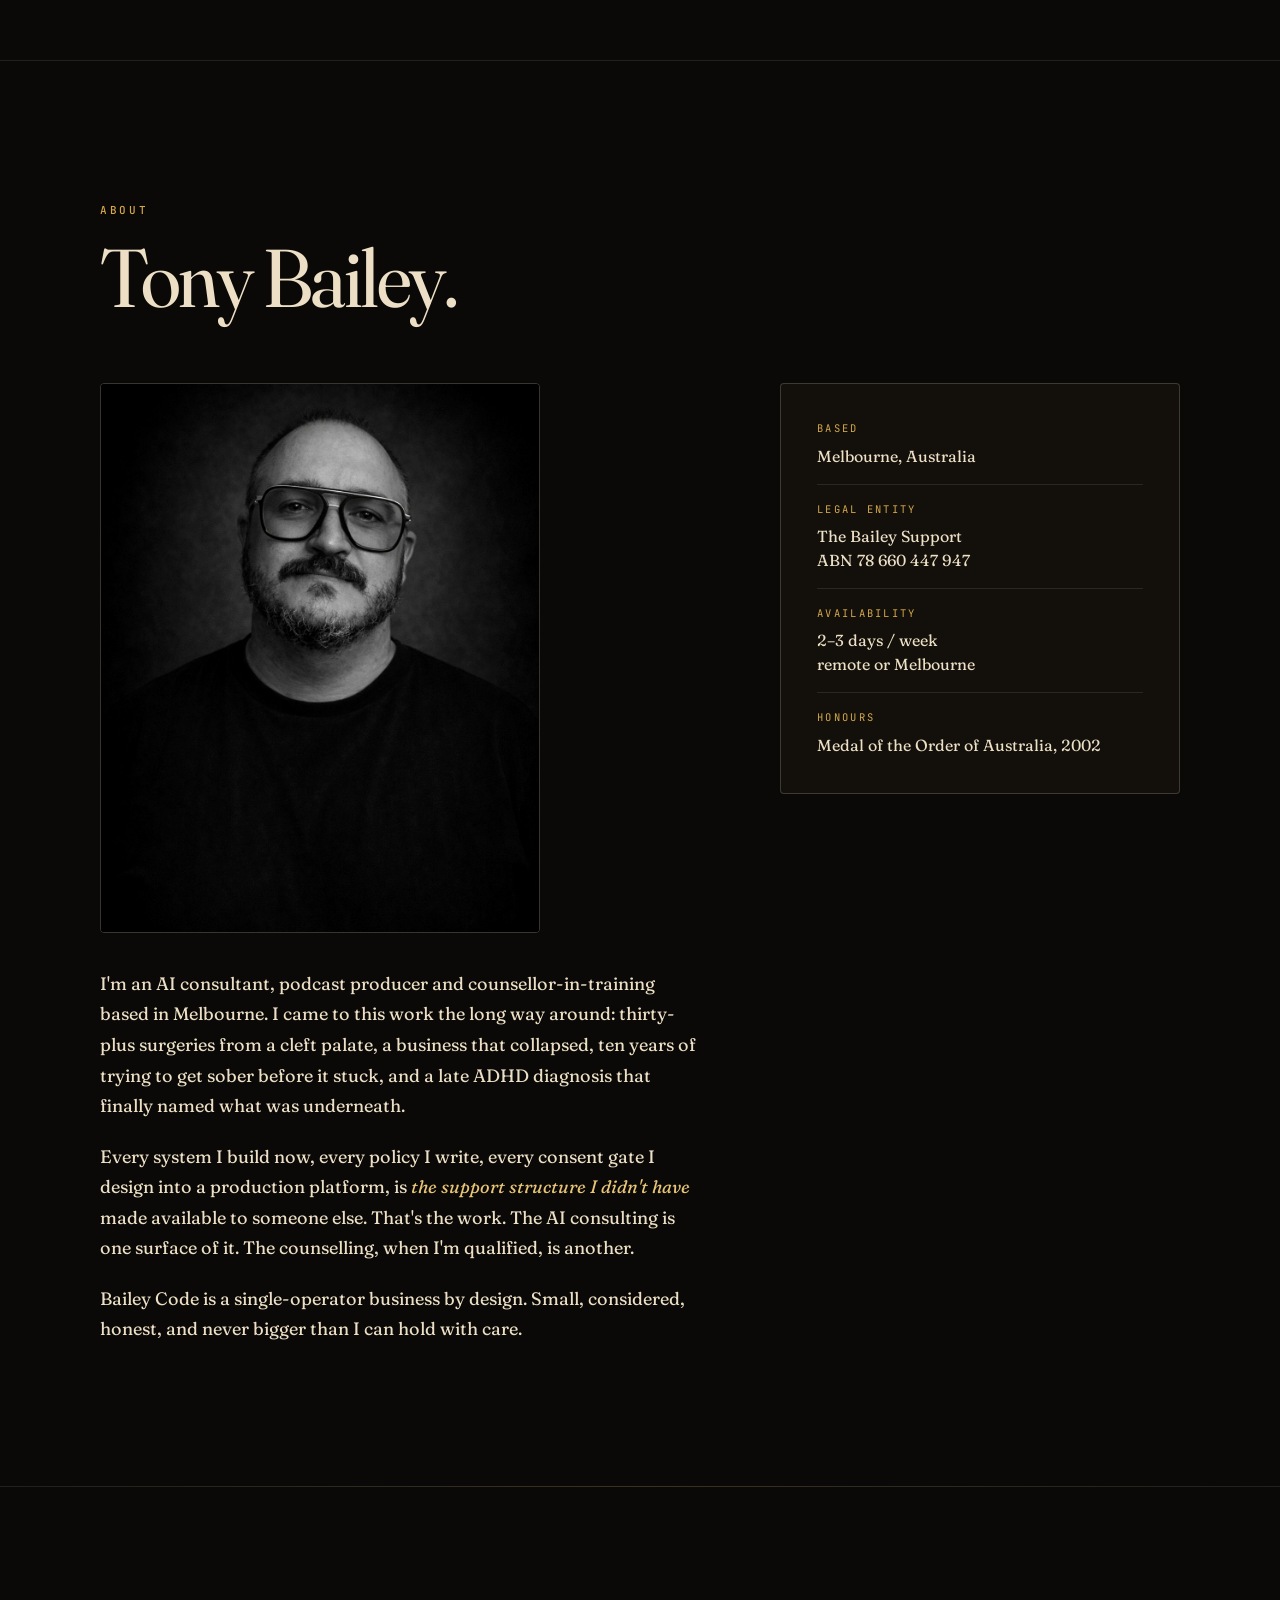
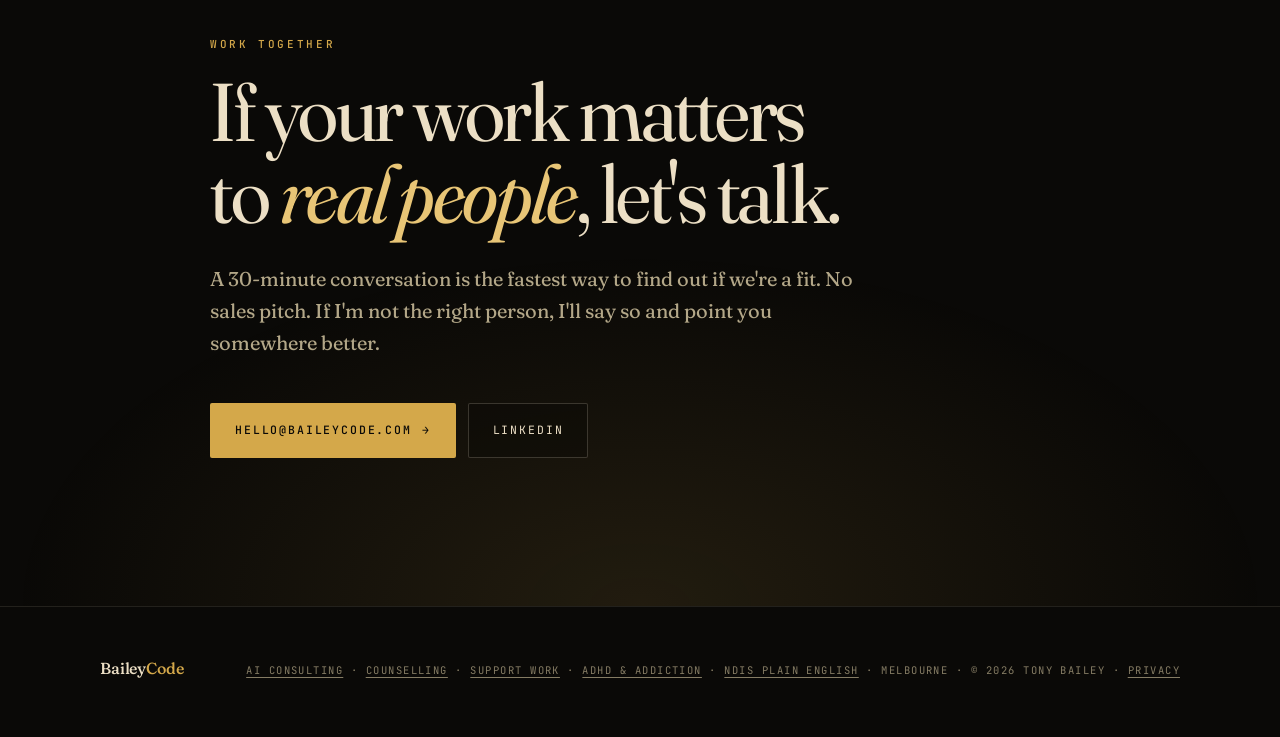
==== commit 8d1a4198: "Add support work page (psychosocial recovery and NDIS) alongside counselling Co-Authored-By: Claude " ====
--- a/index.html
+++ b/index.html
@@ -51,7 +51,7 @@
       <div class="hero-eyebrow">AI consulting for human services &middot; Counselling</div>
       <h1 class="hero-logo"><span class="l1">Bailey</span><span class="code">Code</span></h1>
       <p class="hero-tagline">Figuring out the code to finding you.</p>
-      <p class="hero-pitch">Two separate practices, one idea: everyone and every organisation runs on a code. I read it, understand what is really going on, and help you change it with your eyes open. <strong>AI consulting for human services</strong> for organisations. <strong>Counselling</strong> for the person in front of me, opening after my Masters. Melbourne, working anywhere.</p>
+      <p class="hero-pitch">Two separate practices, one idea: everyone and every organisation runs on a code. I read it, understand what is really going on, and help you change it with your eyes open. <strong>AI consulting for human services</strong> for organisations. <strong>Counselling and support work</strong> for the person in front of me, counselling opening after my Masters. Melbourne, working anywhere.</p>
       <div class="hero-ctas">
         <a href="/ai-consulting" class="btn btn-primary">AI consulting <span class="btn-arrow">&rarr;</span></a>
         <a href="/counselling" class="btn btn-secondary">Counselling</a>
@@ -96,20 +96,21 @@
 
         <article data-reveal class="svc">
           <div class="svc-num">02</div>
-          <div class="svc-tag">Coming after Masters</div>
-          <h3>Counselling &amp; coaching</h3>
-          <p class="svc-desc">One-on-one counselling and coaching for adults navigating addiction, recovery, late ADHD diagnosis, trauma, or the quiet work of figuring out who they are underneath it all. Lived experience and formal training, held together.</p>
+          <div class="svc-tag">Counselling after Masters &middot; Support work: enquire now</div>
+          <h3>Counselling, coaching &amp; support work</h3>
+          <p class="svc-desc">For people. One-on-one counselling and coaching for adults navigating addiction, recovery, late ADHD diagnosis and trauma, plus hands-on support work for people living with mental health conditions, including NDIS participants. Lived experience and formal training, held together.</p>
           <ul class="svc-list">
             <li>Addiction &amp; recovery</li>
             <li>Late ADHD diagnosis</li>
             <li>CPTSD &amp; trauma-informed care</li>
             <li>Identity &amp; self-reclamation</li>
             <li>Men's work</li>
-            <li>Coaching for high-functioning overwhelm</li>
+            <li>Support work: psychosocial recovery &amp; NDIS</li>
           </ul>
           <div class="svc-foot">
             <span class="svc-status">In preparation</span>
             <a href="/counselling" class="svc-cta">Counselling &rarr;</a>
+            <a href="/support-work" class="svc-cta">Support work &rarr;</a>
           </div>
         </article>
 
@@ -327,7 +328,7 @@
 <footer>
   <div class="col-wide footer-inner">
     <div class="footer-brand">Bailey<span class="mark">Code</span></div>
-    <div class="footer-meta"><a href="/ai-consulting">AI consulting</a> &middot; <a href="/counselling">Counselling</a> &middot; <a href="/adhd-and-addiction">ADHD &amp; addiction</a> &middot; <a href="/ndis-plain-english">NDIS plain English</a> &middot; Melbourne &middot; &copy; 2026 Tony Bailey &middot; <a href="/privacy">Privacy</a></div>
+    <div class="footer-meta"><a href="/ai-consulting">AI consulting</a> &middot; <a href="/counselling">Counselling</a> &middot; <a href="/support-work">Support work</a> &middot; <a href="/adhd-and-addiction">ADHD &amp; addiction</a> &middot; <a href="/ndis-plain-english">NDIS plain English</a> &middot; Melbourne &middot; &copy; 2026 Tony Bailey &middot; <a href="/privacy">Privacy</a></div>
   </div>
 </footer>
 
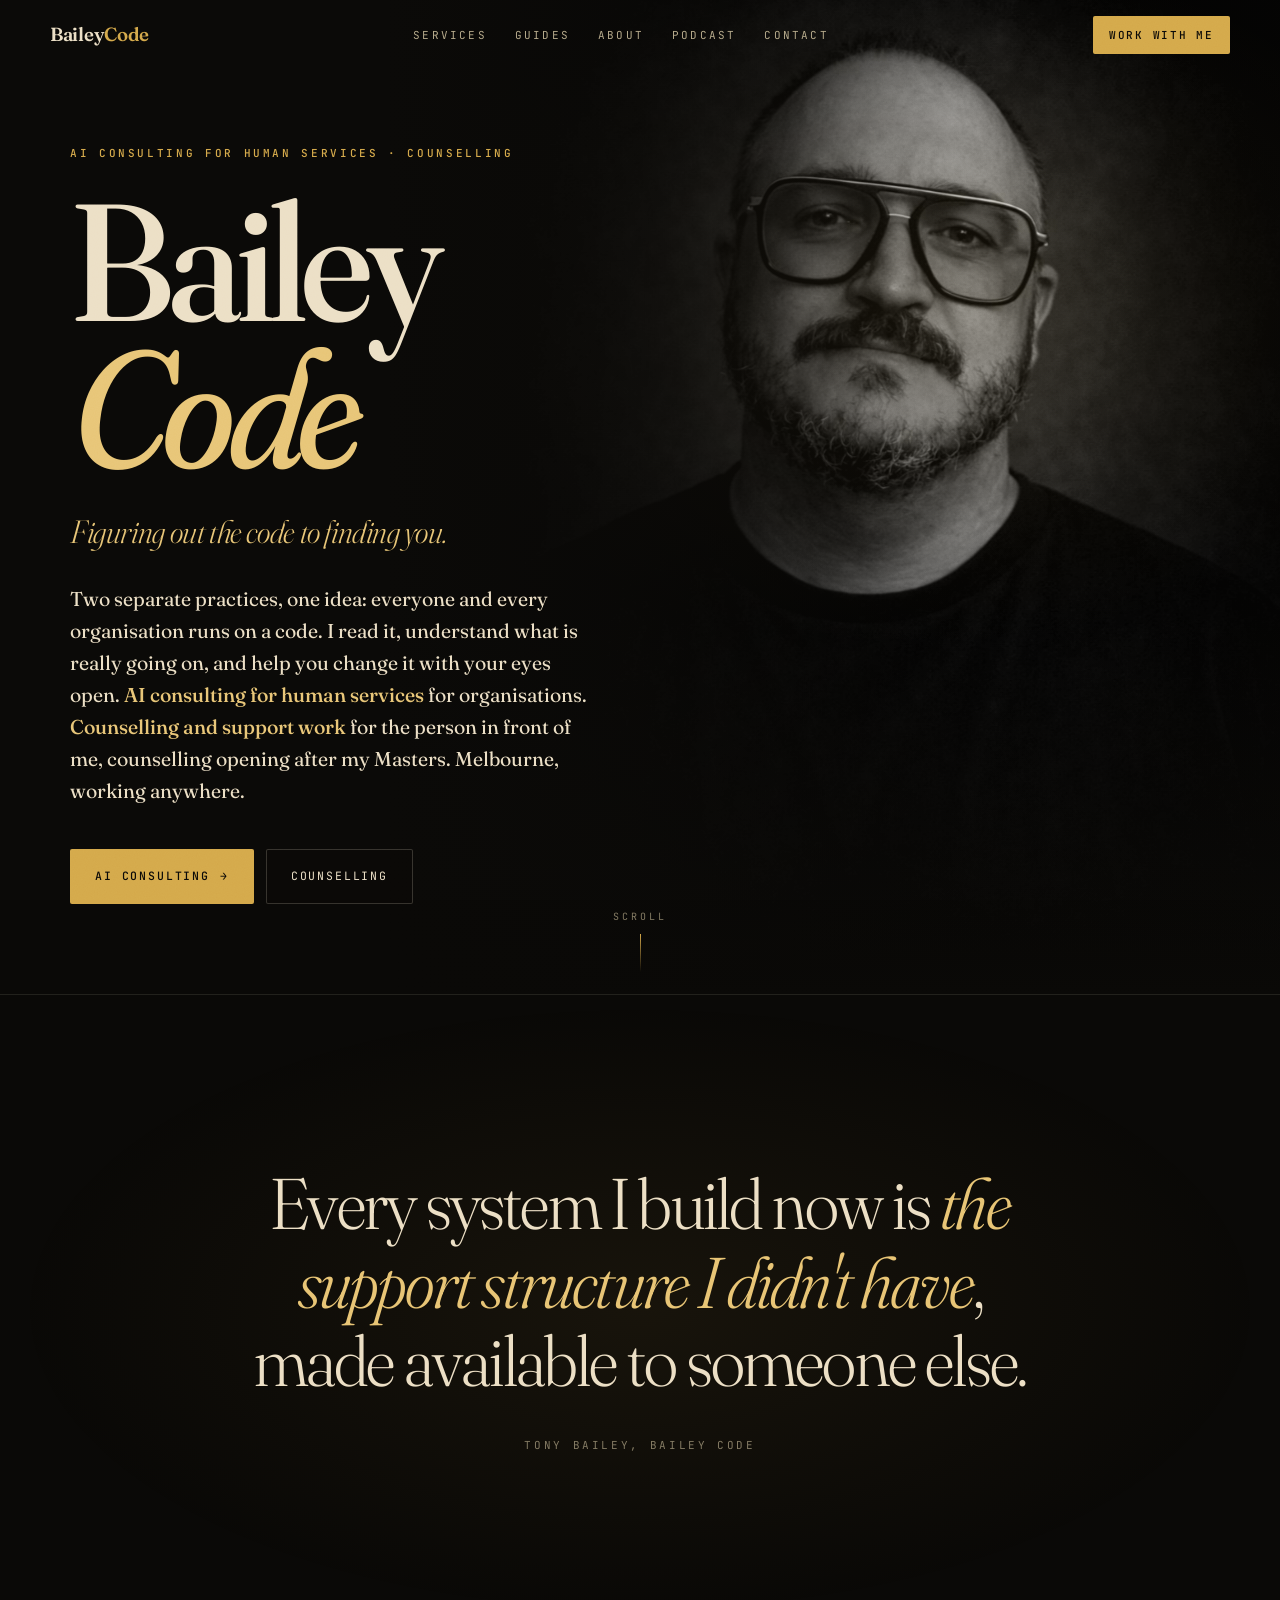
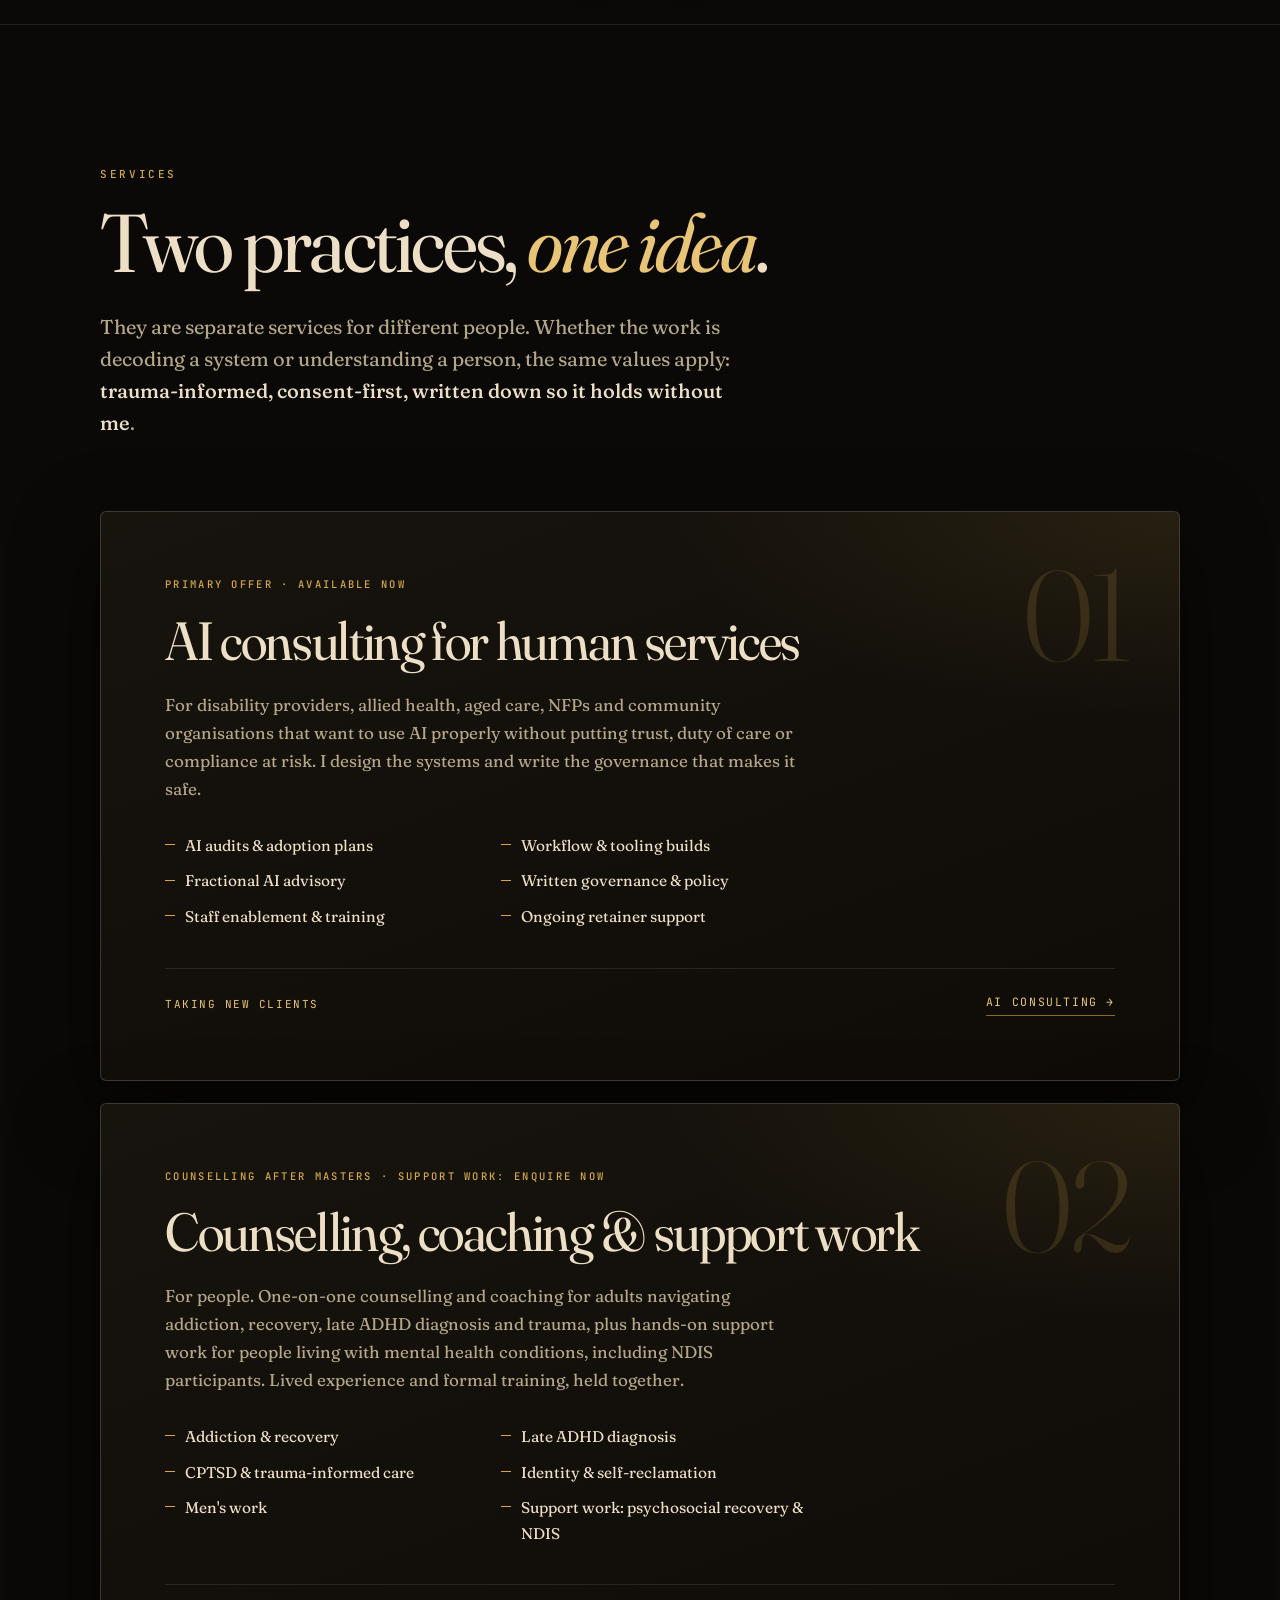
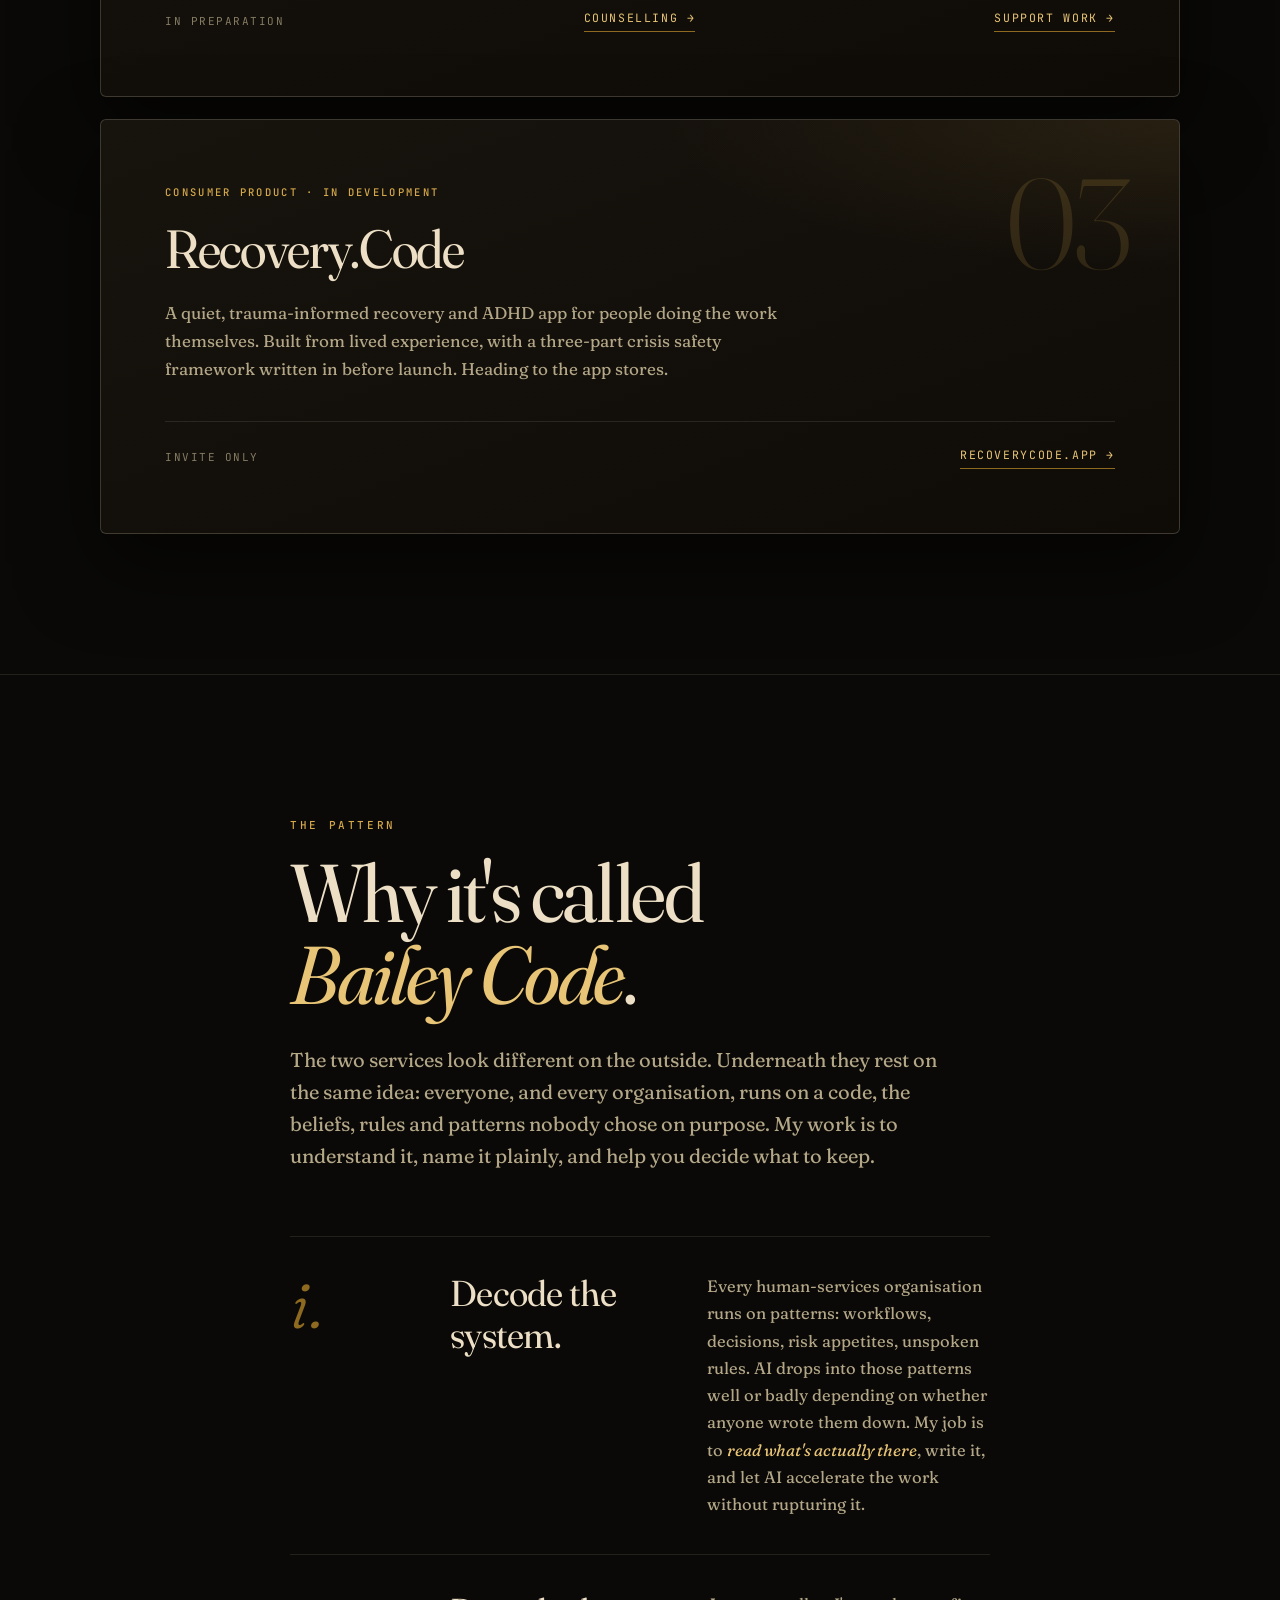
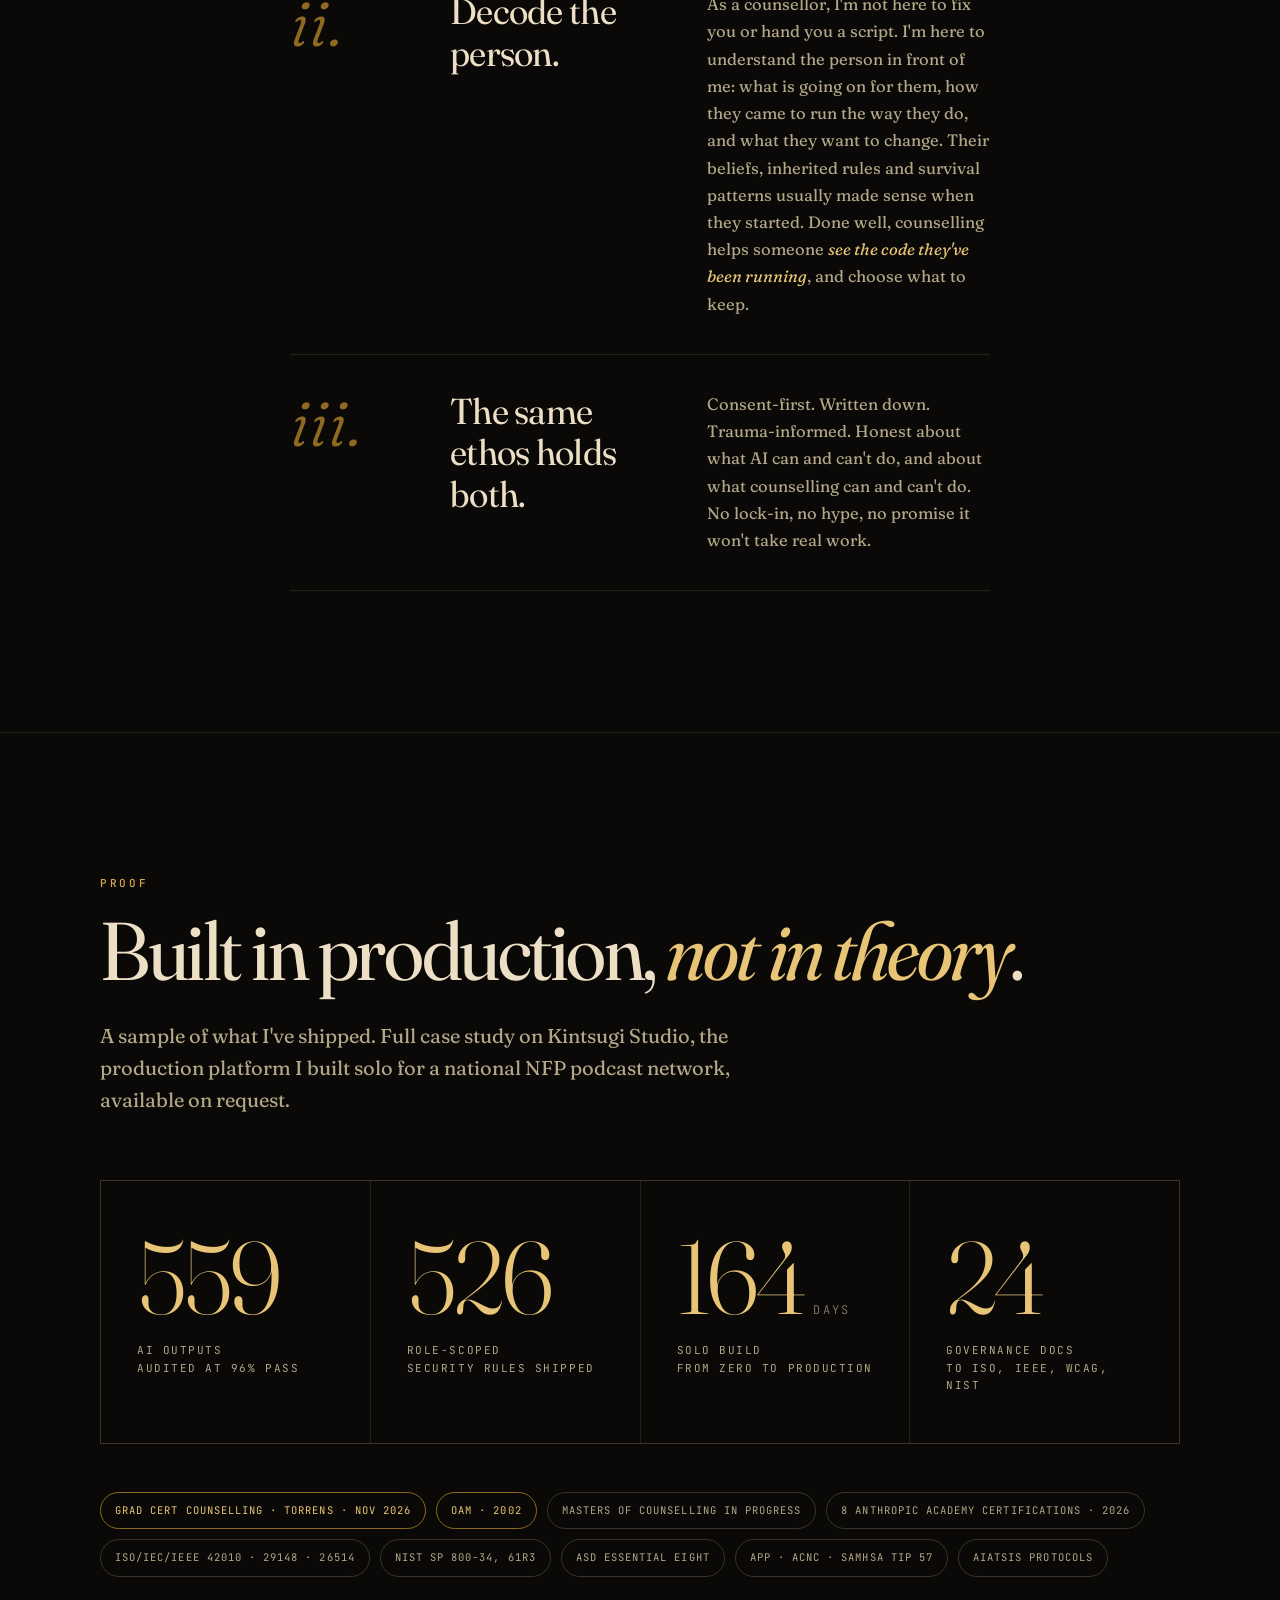
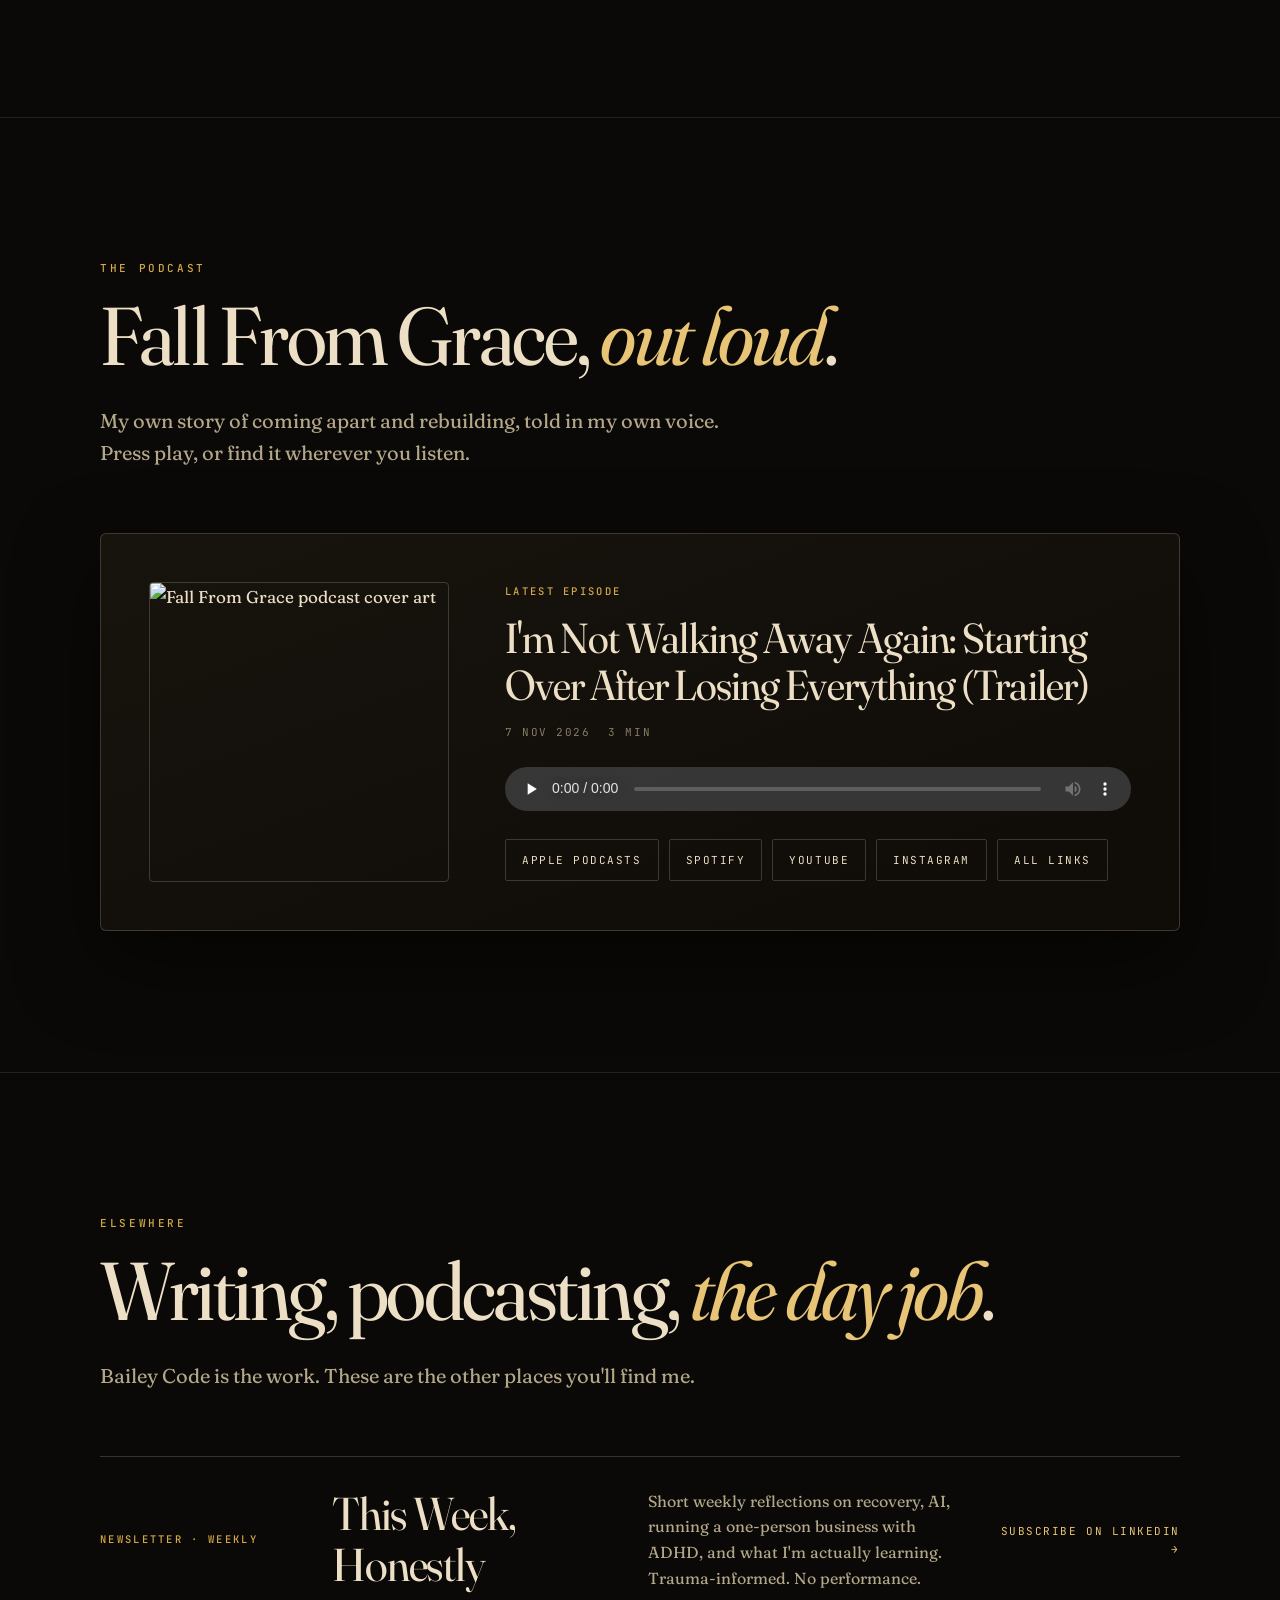
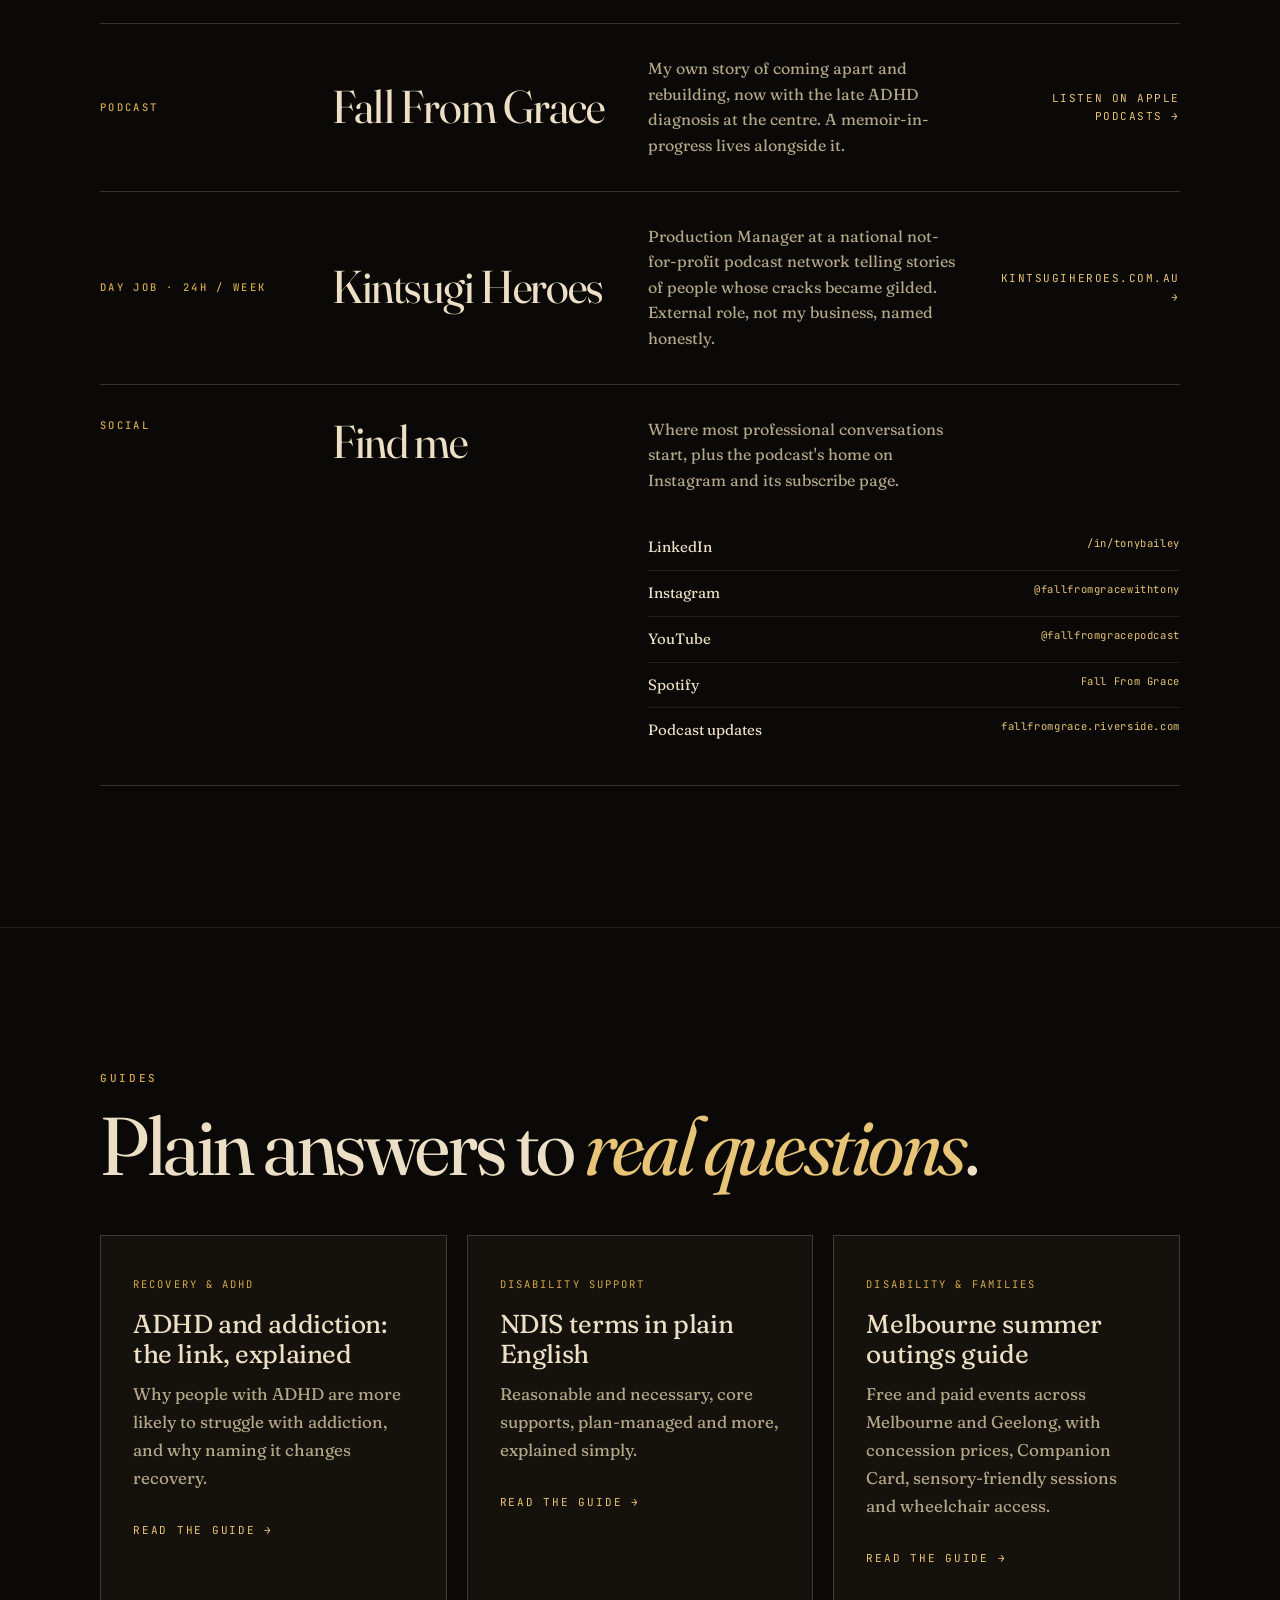
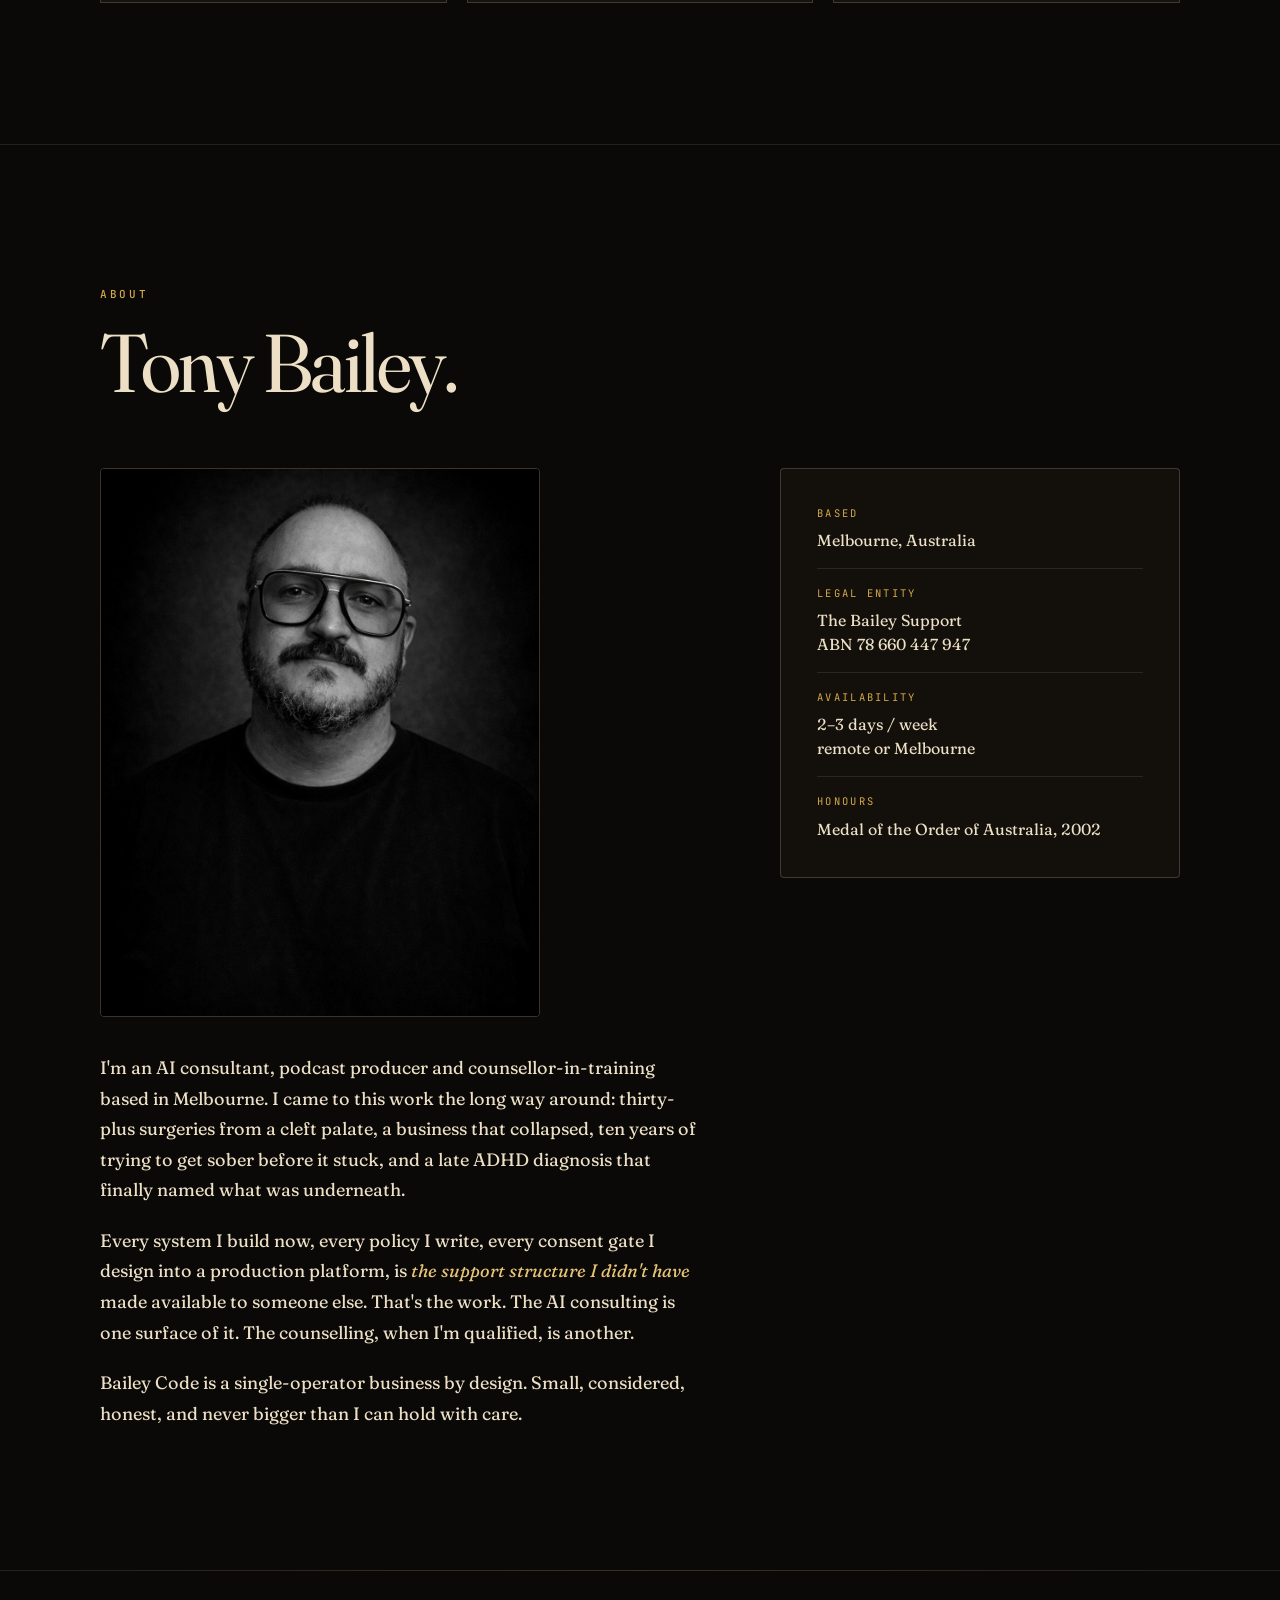
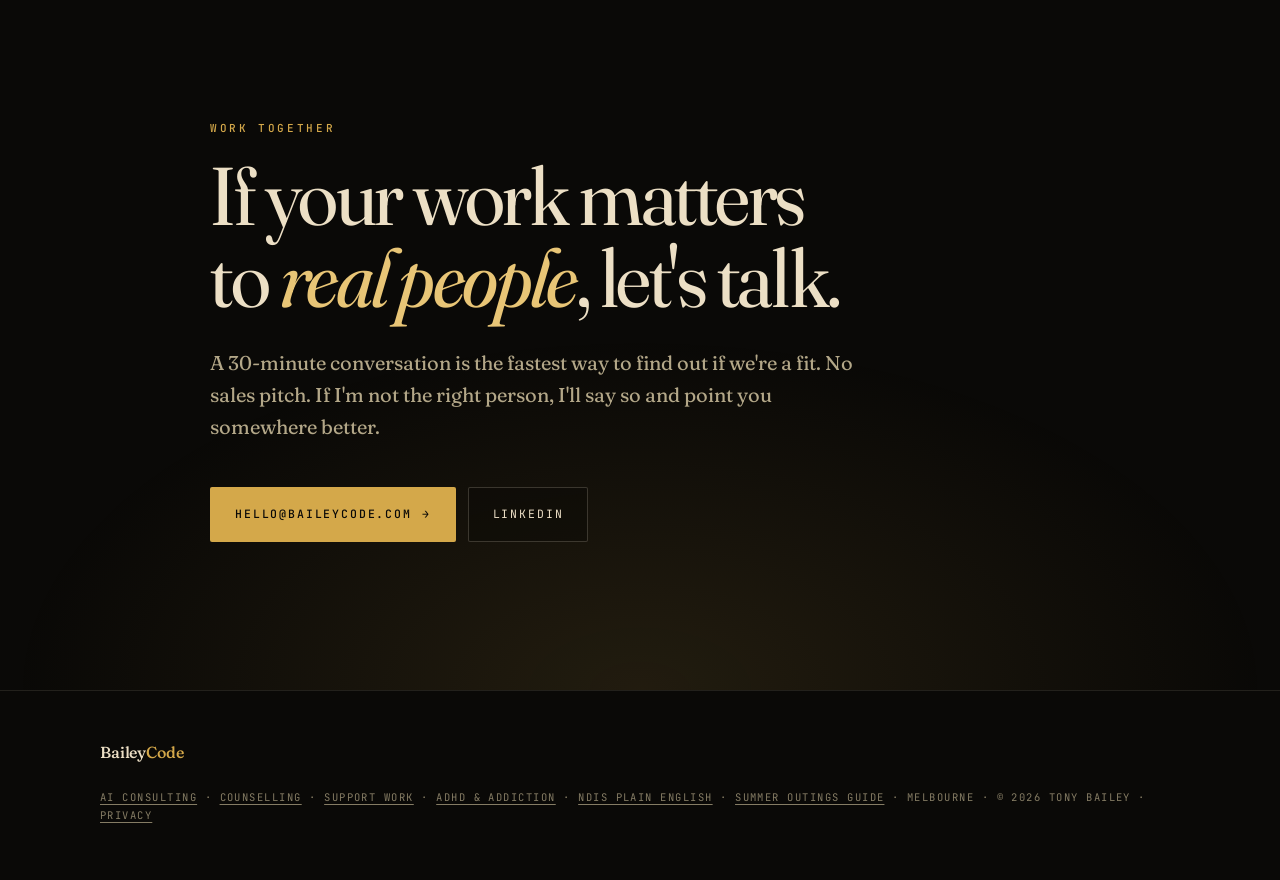
==== commit b5528c63: "Add Melbourne summer outings guide in Bailey Code branding Co-Authored-By: Claude Sonnet 5.5 <norepl" ====
--- a/index.html
+++ b/index.html
@@ -271,6 +271,7 @@
       <div class="guide-grid">
         <a data-reveal class="guide" href="/adhd-and-addiction"><span class="g-tag">Recovery &amp; ADHD</span><h3>ADHD and addiction: the link, explained</h3><p>Why people with ADHD are more likely to struggle with addiction, and why naming it changes recovery.</p><span class="g-go">Read the guide &rarr;</span></a>
         <a data-reveal class="guide" href="/ndis-plain-english"><span class="g-tag">Disability support</span><h3>NDIS terms in plain English</h3><p>Reasonable and necessary, core supports, plan-managed and more, explained simply.</p><span class="g-go">Read the guide &rarr;</span></a>
+        <a data-reveal class="guide" href="/summer-outings-guide"><span class="g-tag">Disability &amp; families</span><h3>Melbourne summer outings guide</h3><p>Free and paid events across Melbourne and Geelong, with concession prices, Companion Card, sensory-friendly sessions and wheelchair access.</p><span class="g-go">Read the guide &rarr;</span></a>
       </div>
     </div>
   </section>
@@ -328,7 +329,7 @@
 <footer>
   <div class="col-wide footer-inner">
     <div class="footer-brand">Bailey<span class="mark">Code</span></div>
-    <div class="footer-meta"><a href="/ai-consulting">AI consulting</a> &middot; <a href="/counselling">Counselling</a> &middot; <a href="/support-work">Support work</a> &middot; <a href="/adhd-and-addiction">ADHD &amp; addiction</a> &middot; <a href="/ndis-plain-english">NDIS plain English</a> &middot; Melbourne &middot; &copy; 2026 Tony Bailey &middot; <a href="/privacy">Privacy</a></div>
+    <div class="footer-meta"><a href="/ai-consulting">AI consulting</a> &middot; <a href="/counselling">Counselling</a> &middot; <a href="/support-work">Support work</a> &middot; <a href="/adhd-and-addiction">ADHD &amp; addiction</a> &middot; <a href="/ndis-plain-english">NDIS plain English</a> &middot; <a href="/summer-outings-guide">Summer outings guide</a> &middot; Melbourne &middot; &copy; 2026 Tony Bailey &middot; <a href="/privacy">Privacy</a></div>
   </div>
 </footer>
 
--- a/styles.css
+++ b/styles.css
@@ -239,7 +239,7 @@
 .glossary dt{color:var(--gold-soft);font-weight:500;font-size:19px}
 .glossary dd{margin:6px 0 0;color:var(--ink-soft);font-size:17px;line-height:1.65}
 .guide-grid{display:grid;gap:20px;margin-top:48px}
-@media(min-width:760px){.guide-grid{grid-template-columns:1fr 1fr}}
+@media(min-width:760px){.guide-grid{grid-template-columns:repeat(auto-fit,minmax(280px,1fr))}}
 .guide{display:block;padding:32px;border:1px solid var(--rule-strong);background:var(--bg-card);transition:border-color .25s,transform .25s}
 .guide:hover{border-color:var(--gold);transform:translateY(-3px)}
 .guide .g-tag{font-family:var(--mono);font-size:10.5px;letter-spacing:.2em;text-transform:uppercase;color:var(--gold)}
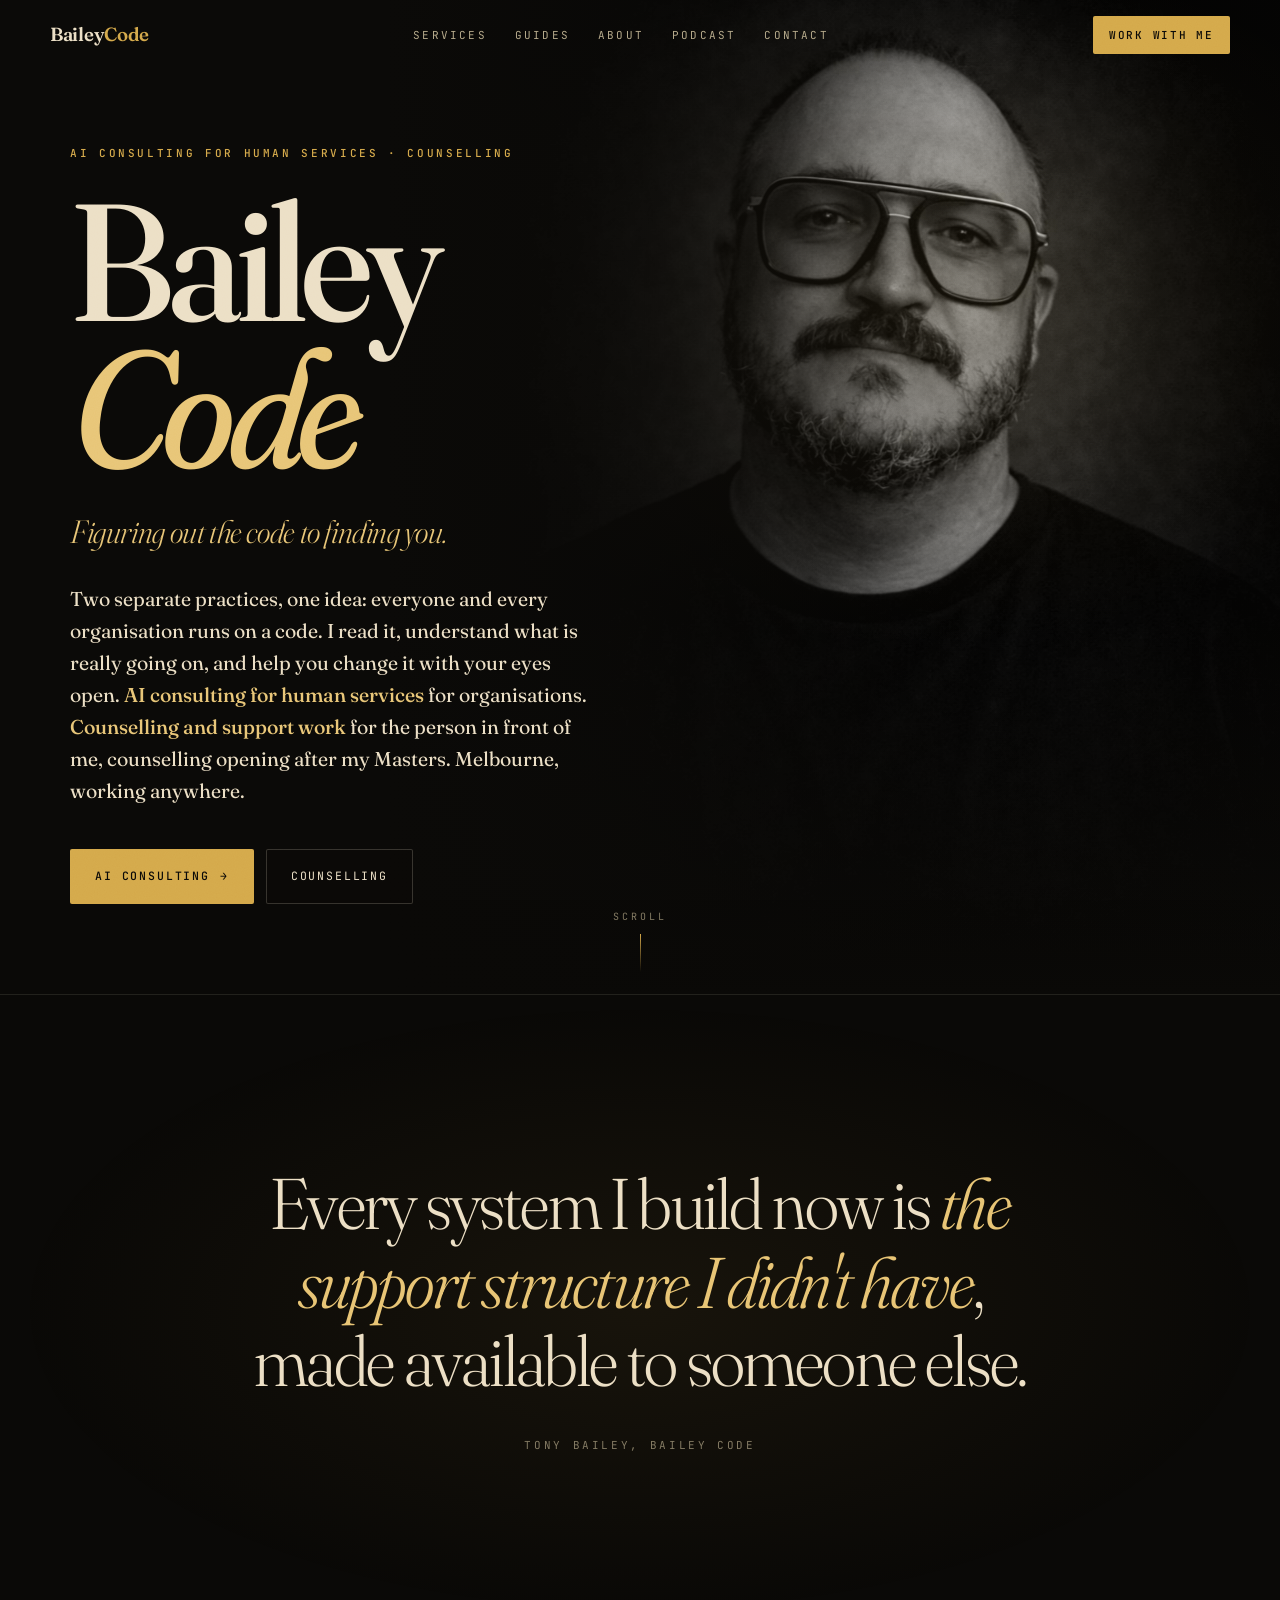
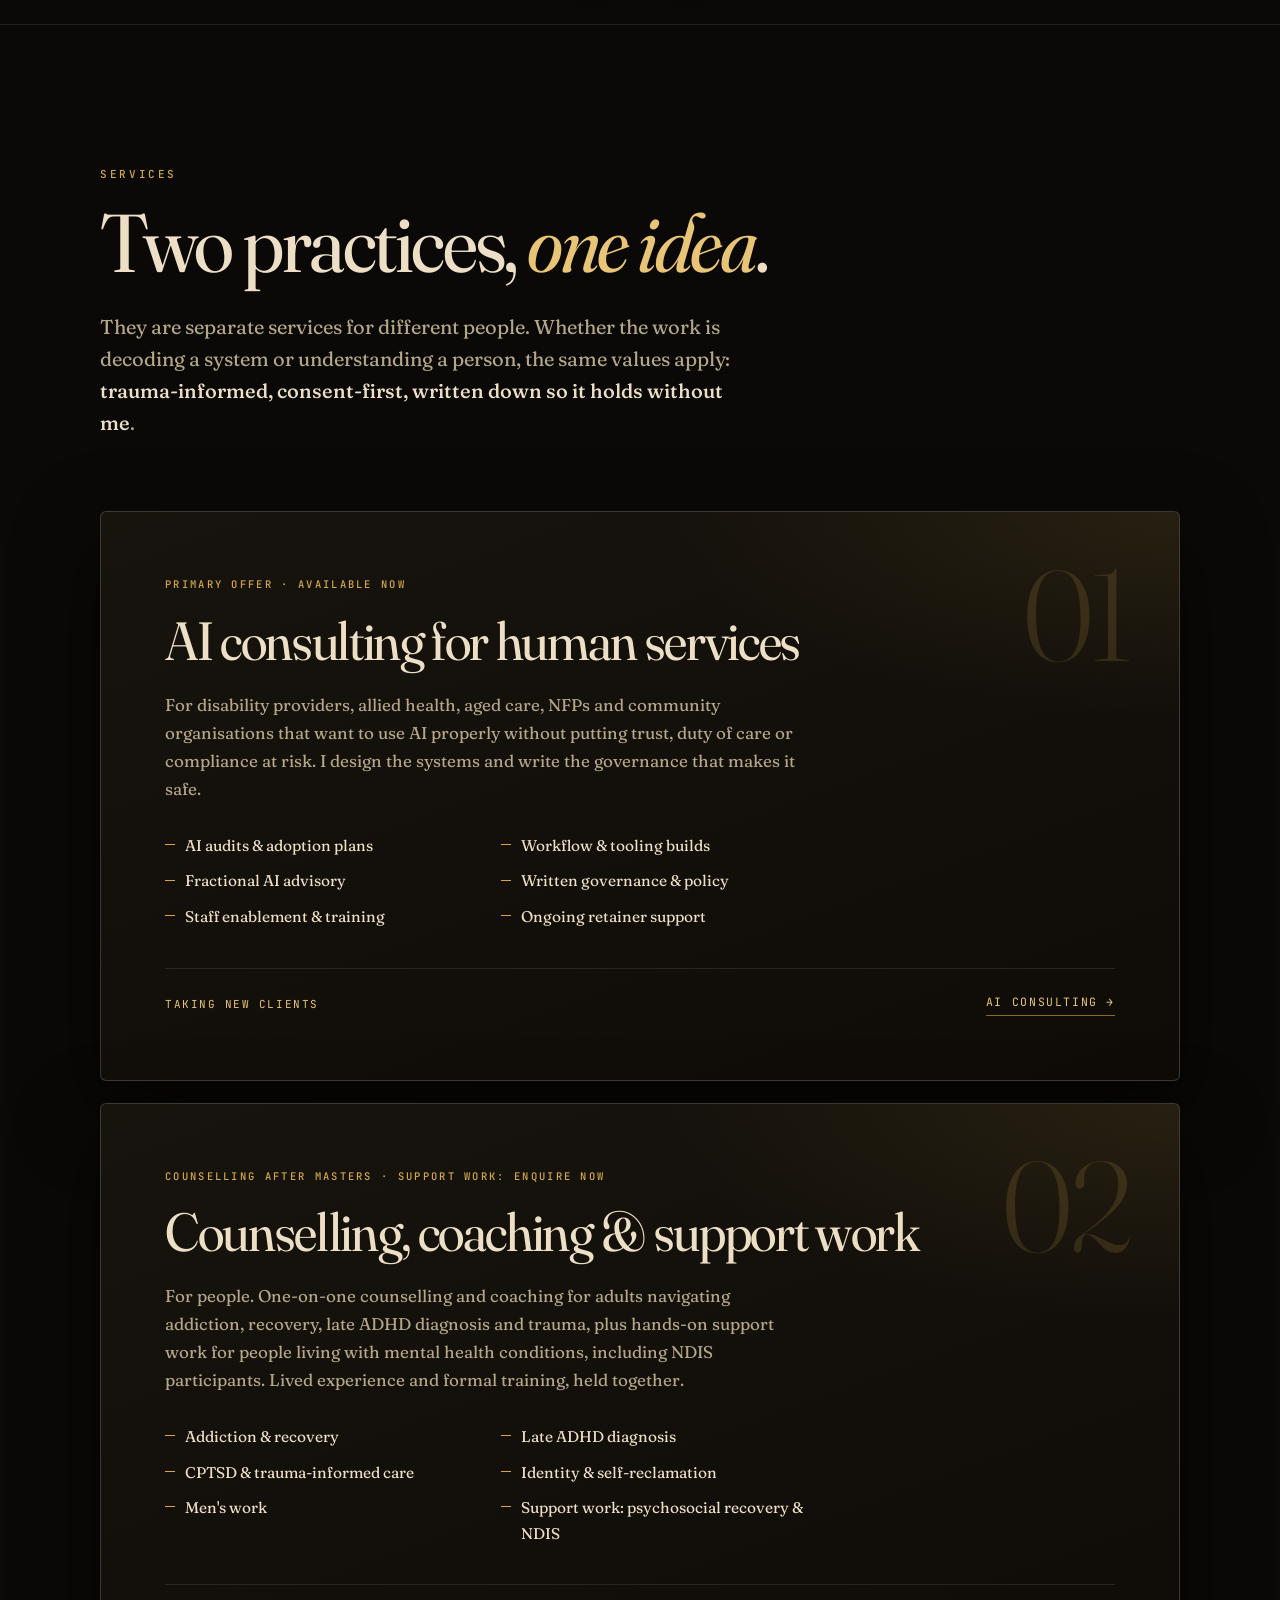
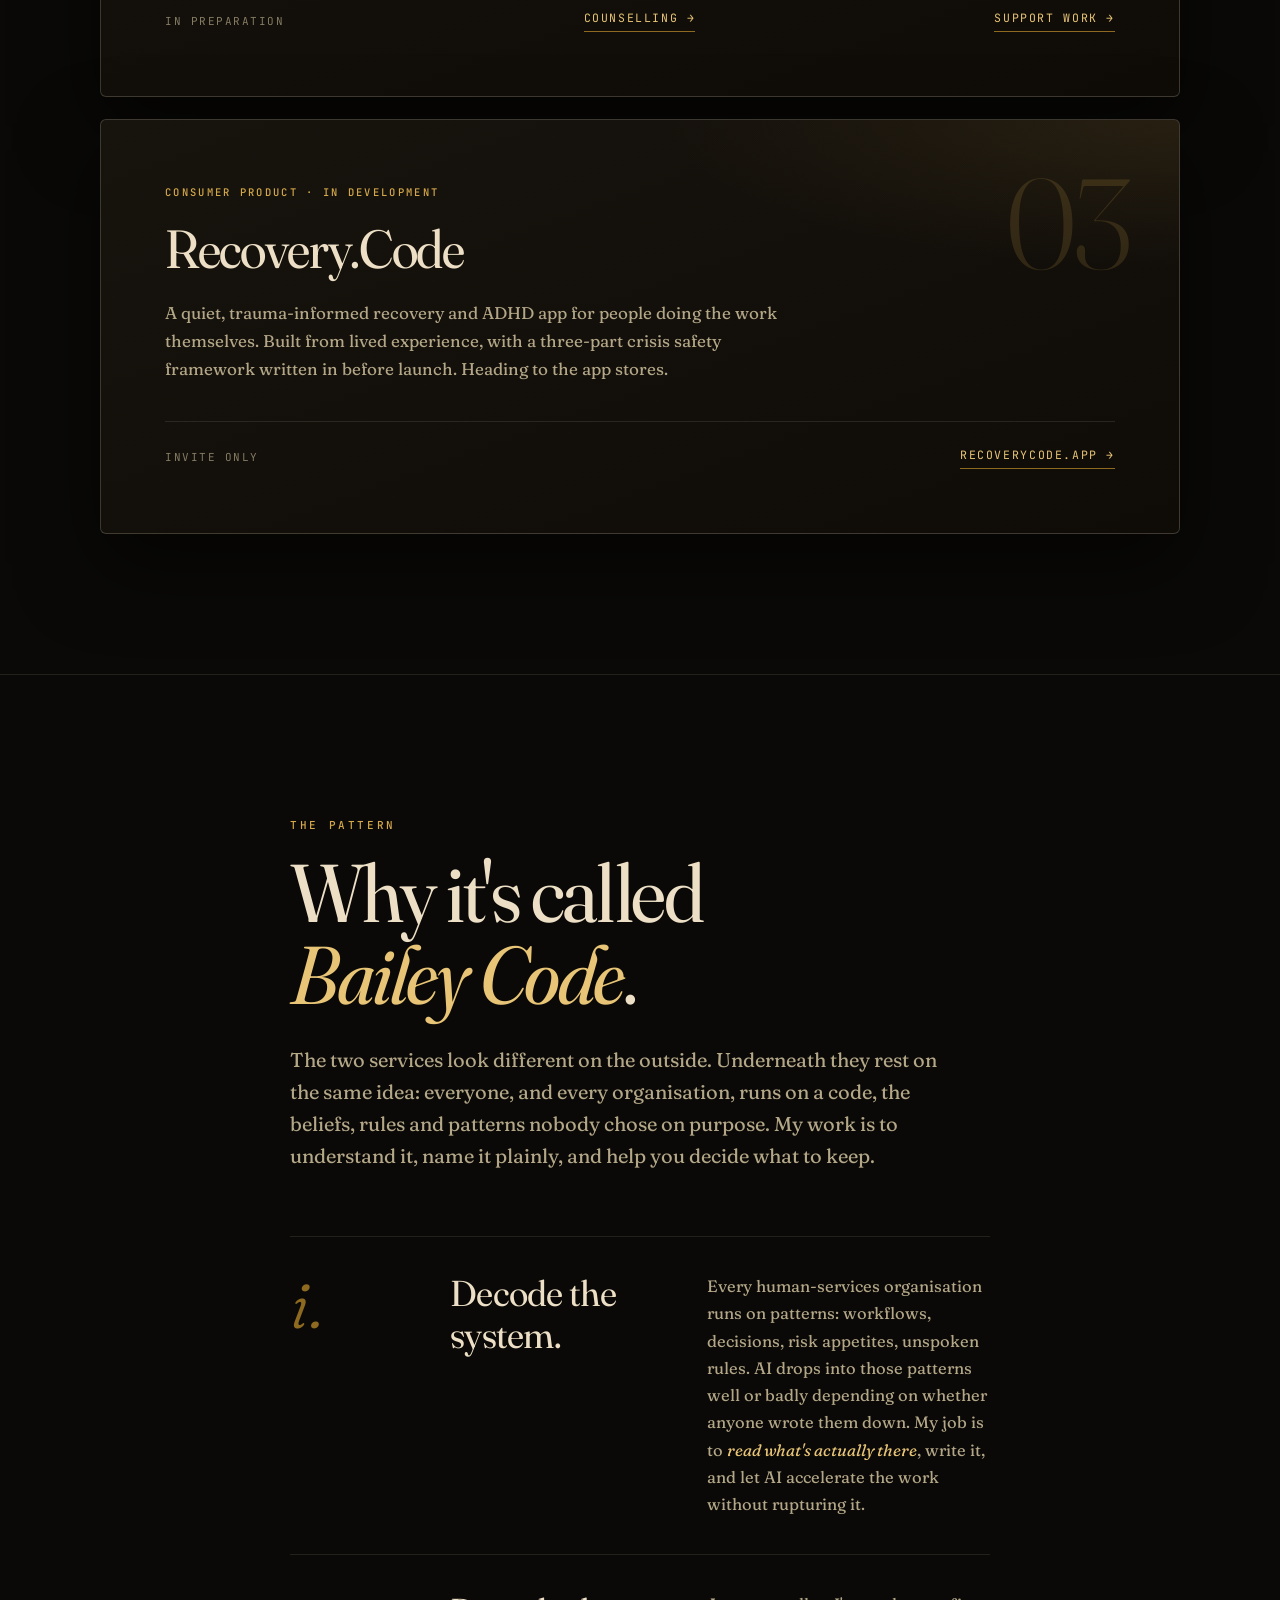
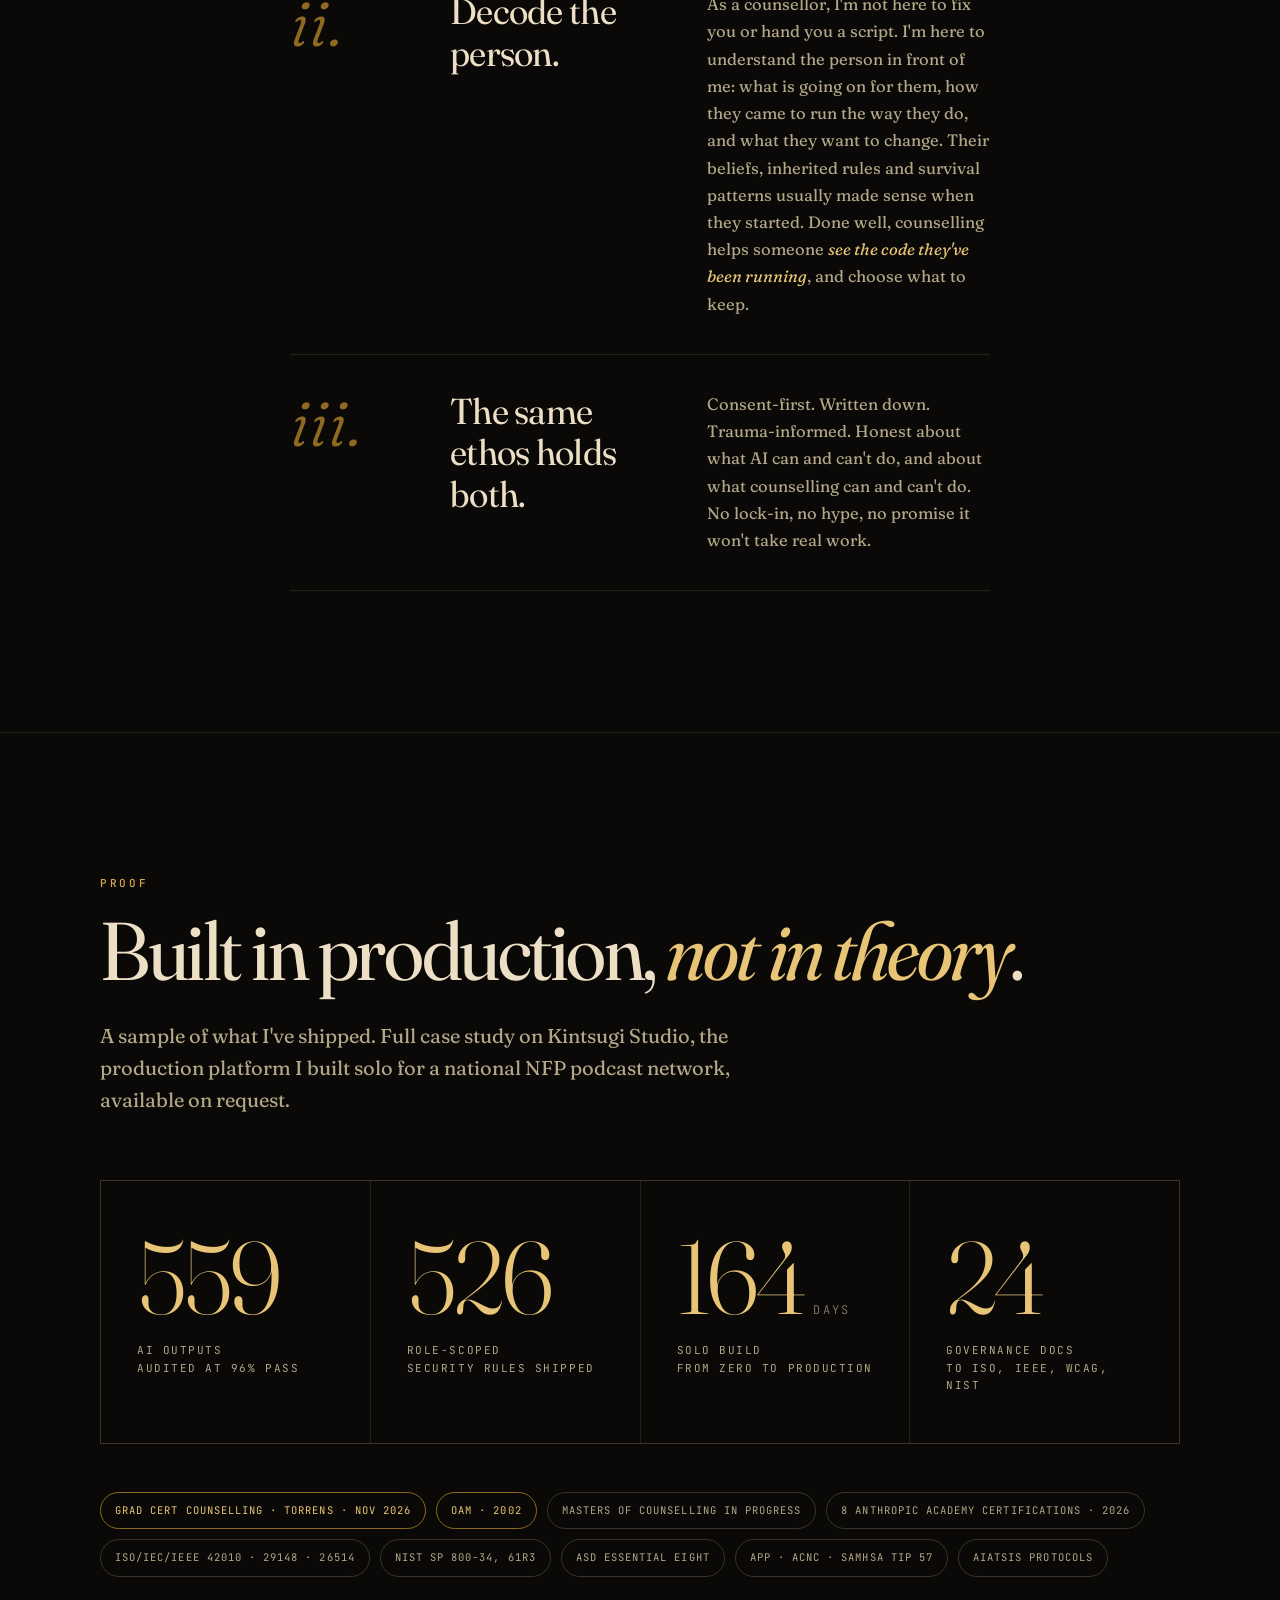
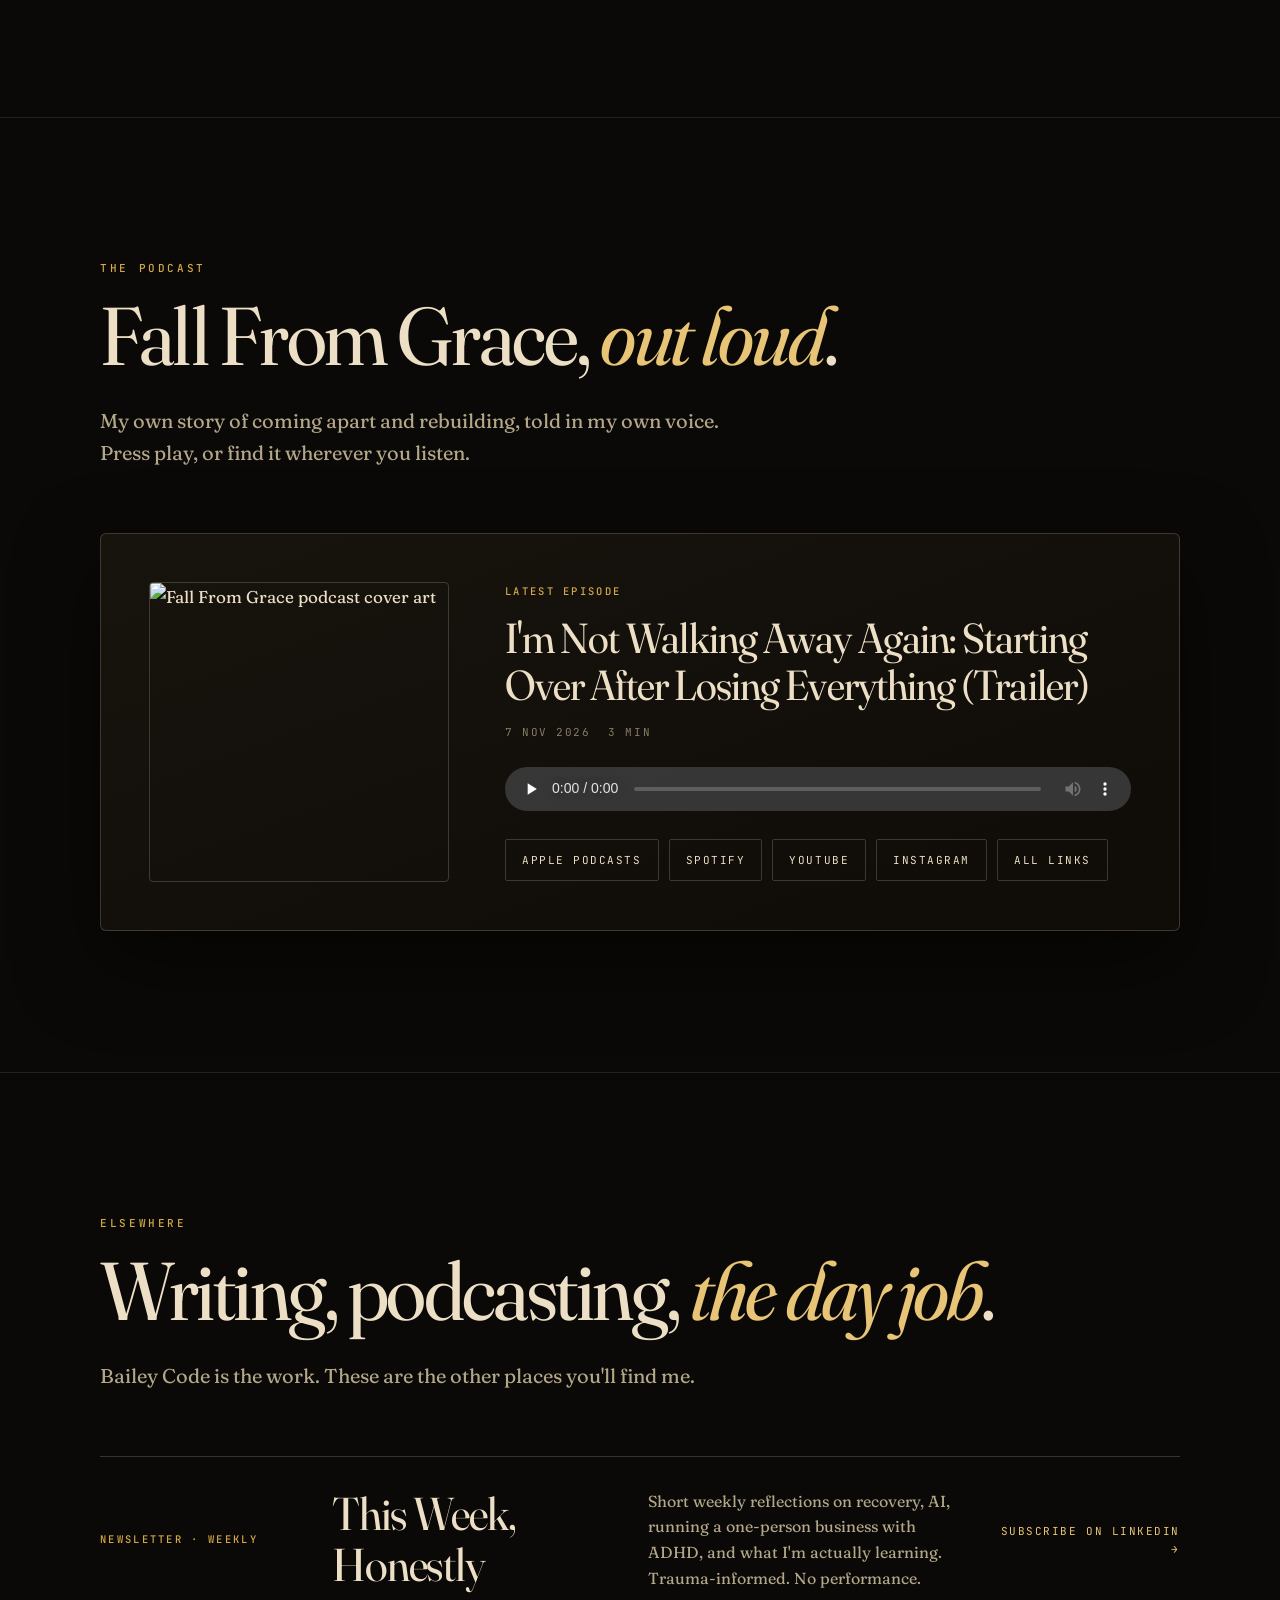
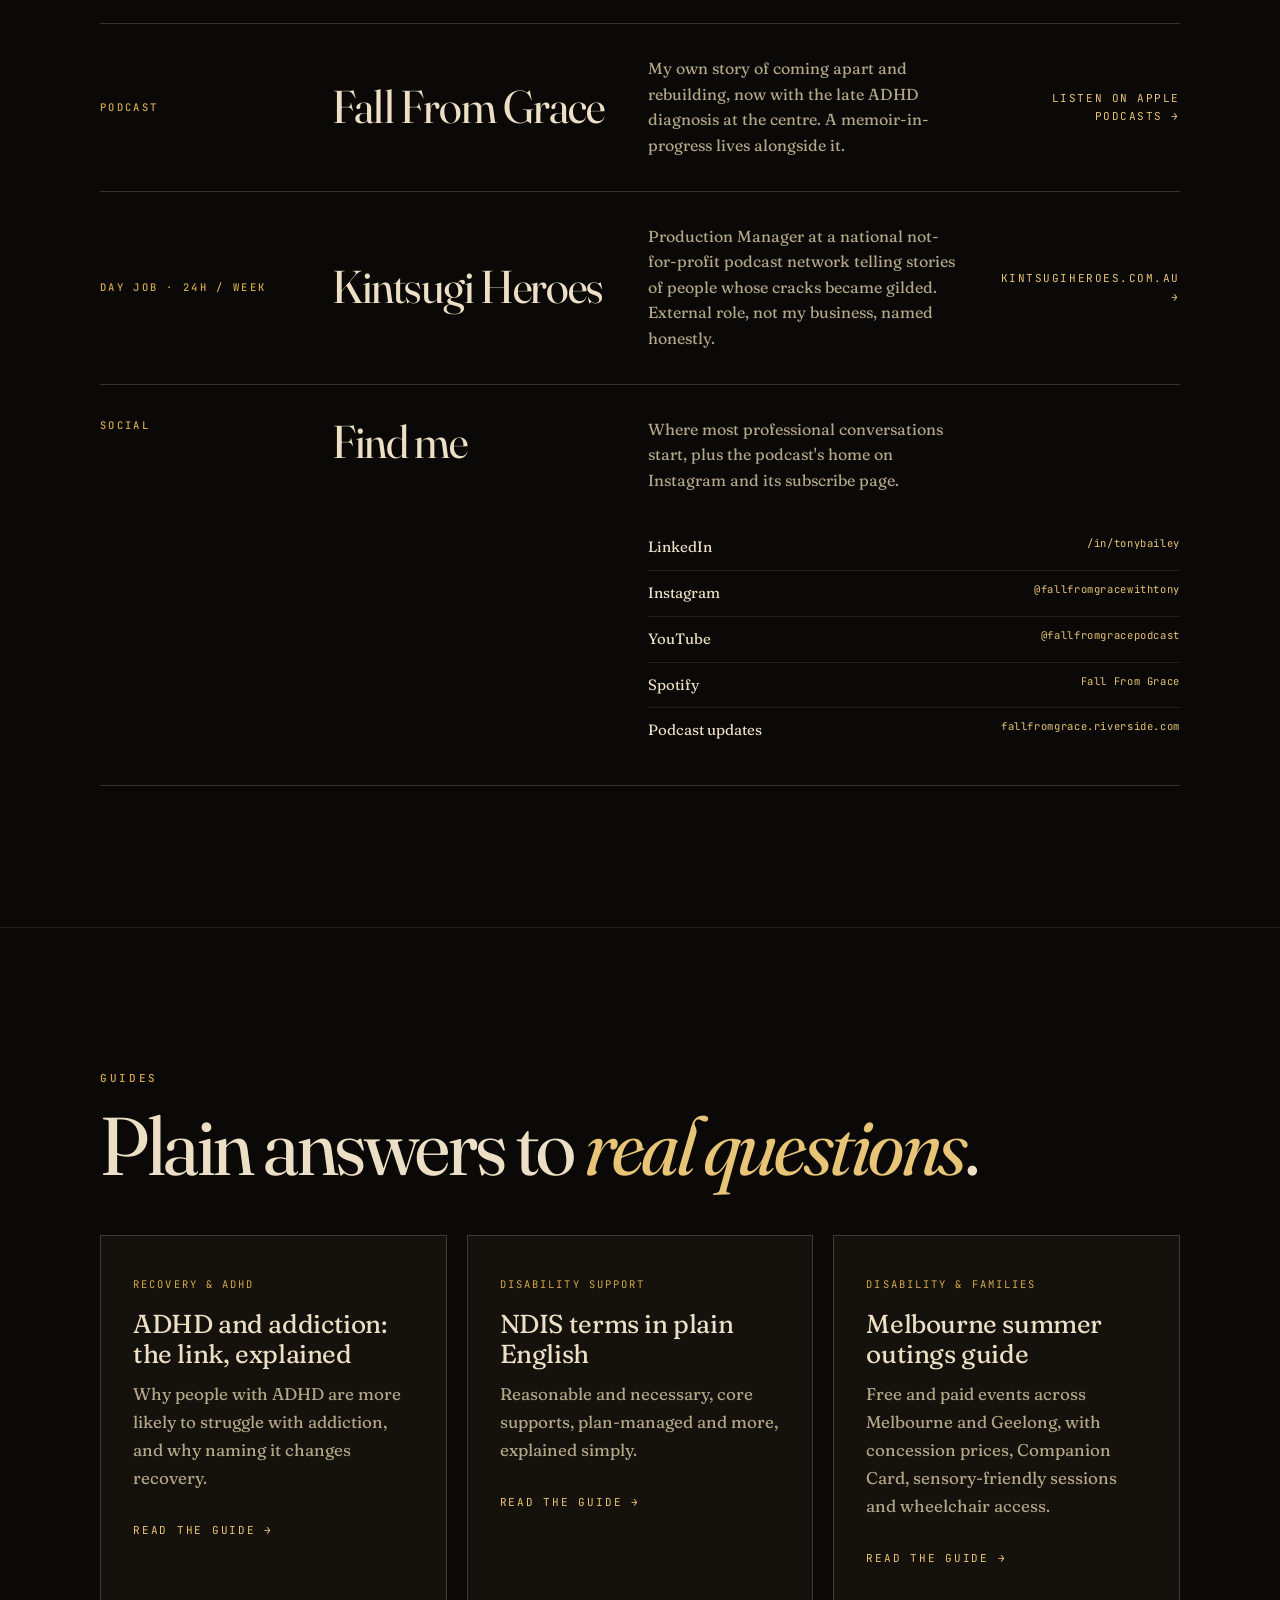
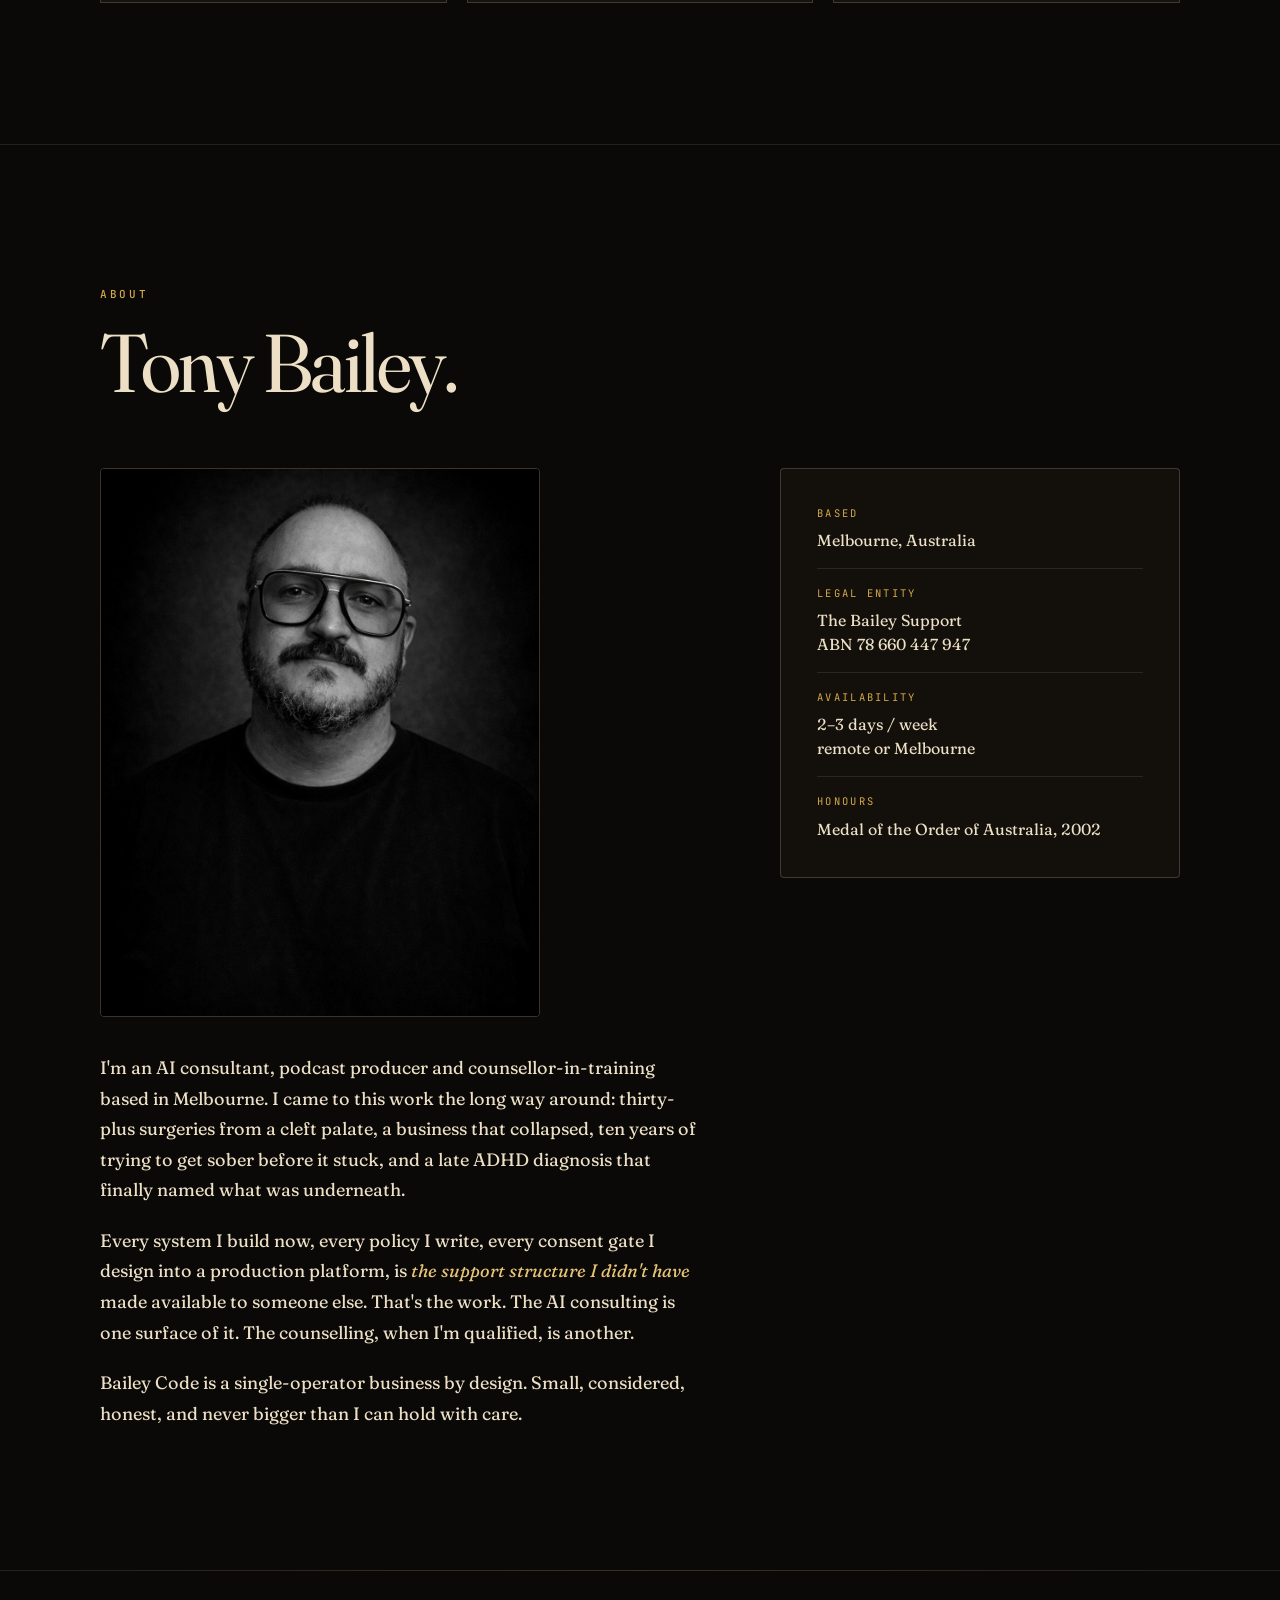
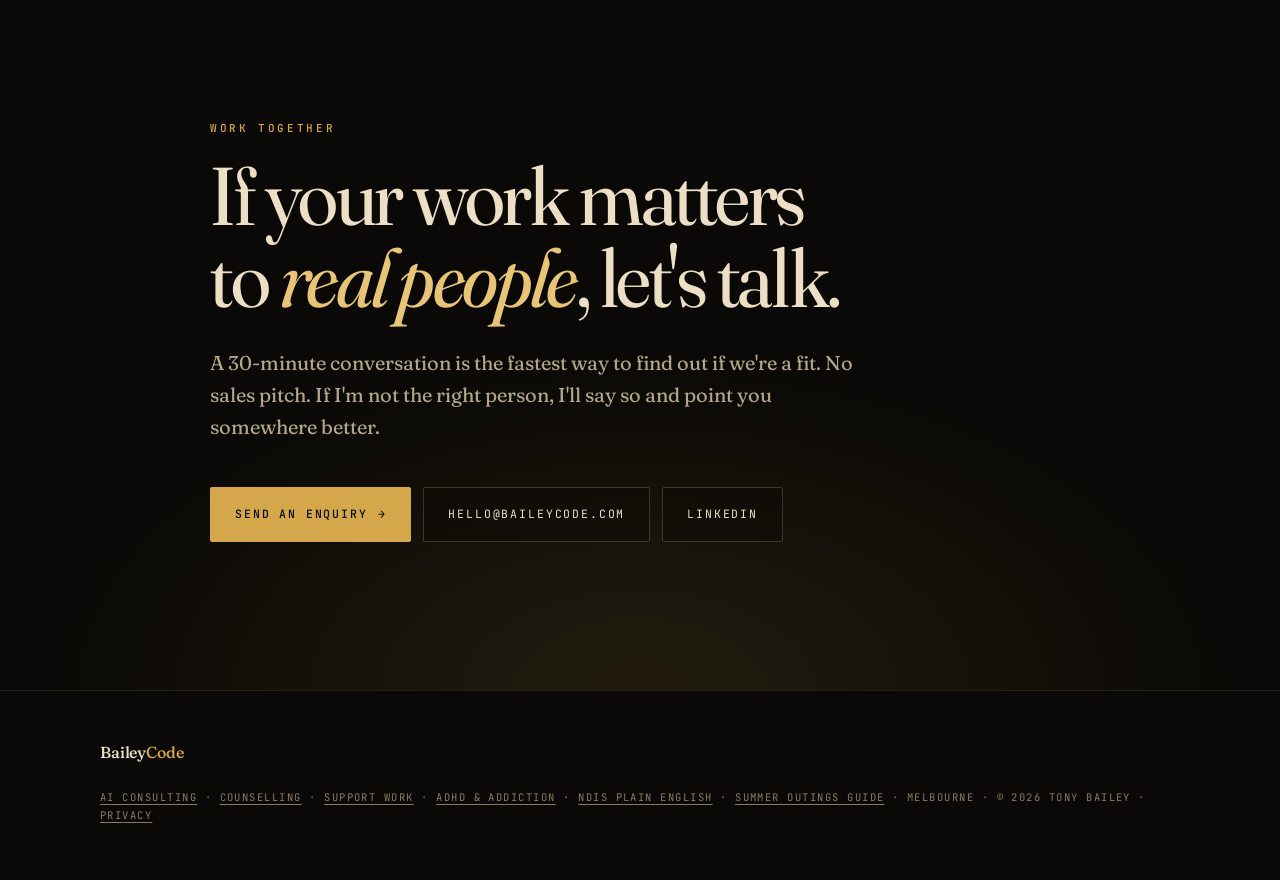
==== commit 393cdb17: "Add contact page, enquiry form with Resend-ready function, topic CTAs Co-Authored-By: Claude Sonnet " ====
--- a/index.html
+++ b/index.html
@@ -38,7 +38,7 @@
       <a href="#podcast">Podcast</a>
       <a href="#contact">Contact</a>
     </div>
-    <a href="#contact" class="nav-cta">Work with me</a>
+    <a href="/contact" class="nav-cta">Work with me</a>
   </div>
 </nav>
 
@@ -318,7 +318,8 @@
       <p data-reveal class="sec-intro">A 30-minute conversation is the fastest way to find out if we're a fit. No sales pitch. If I'm not the right person, I'll say so and point you somewhere better.</p>
 
       <div class="contact-ctas">
-        <a href="mailto:hello@baileycode.com" class="btn btn-primary">hello@baileycode.com <span class="btn-arrow">&rarr;</span></a>
+        <a href="/contact" class="btn btn-primary">Send an enquiry <span class="btn-arrow">&rarr;</span></a>
+        <a href="mailto:hello@baileycode.com" class="btn btn-secondary">hello@baileycode.com</a>
         <a href="https://www.linkedin.com/in/tonybailey" class="btn btn-secondary">LinkedIn</a>
       </div>
     </div>
